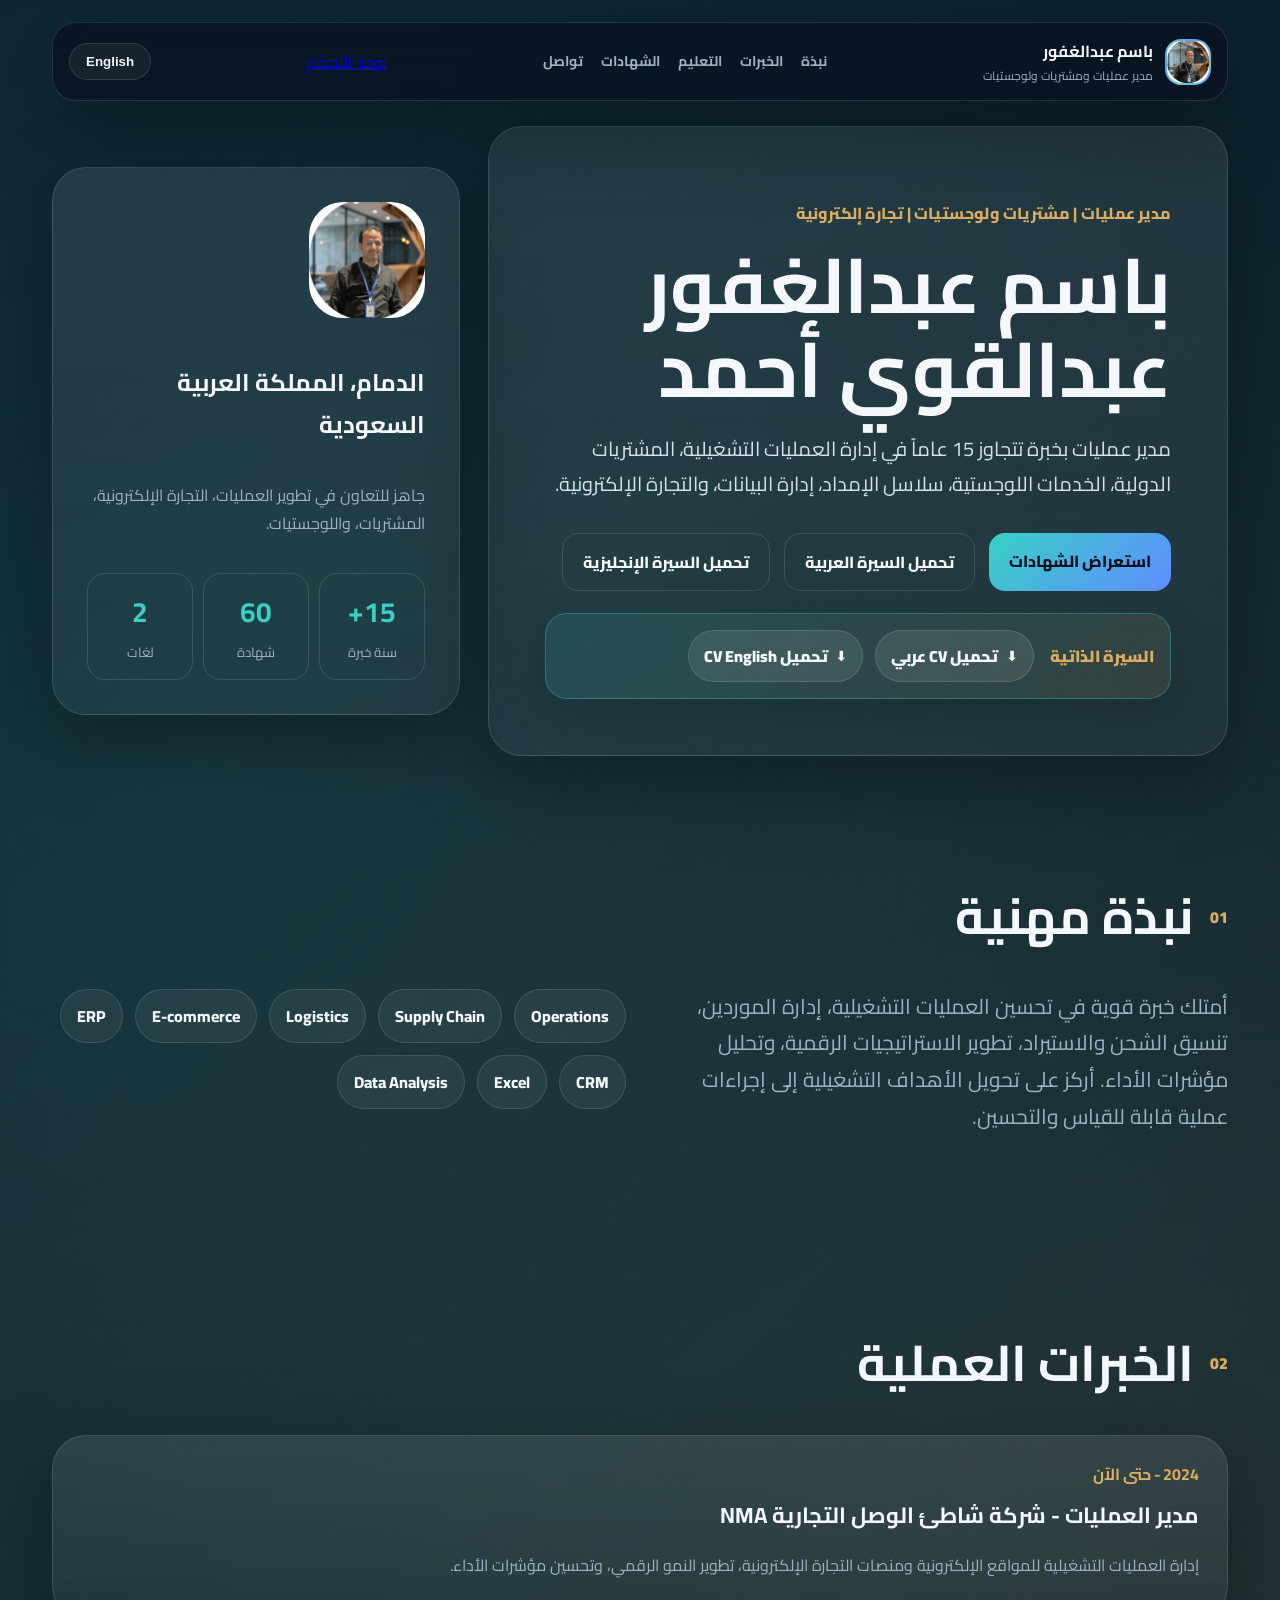
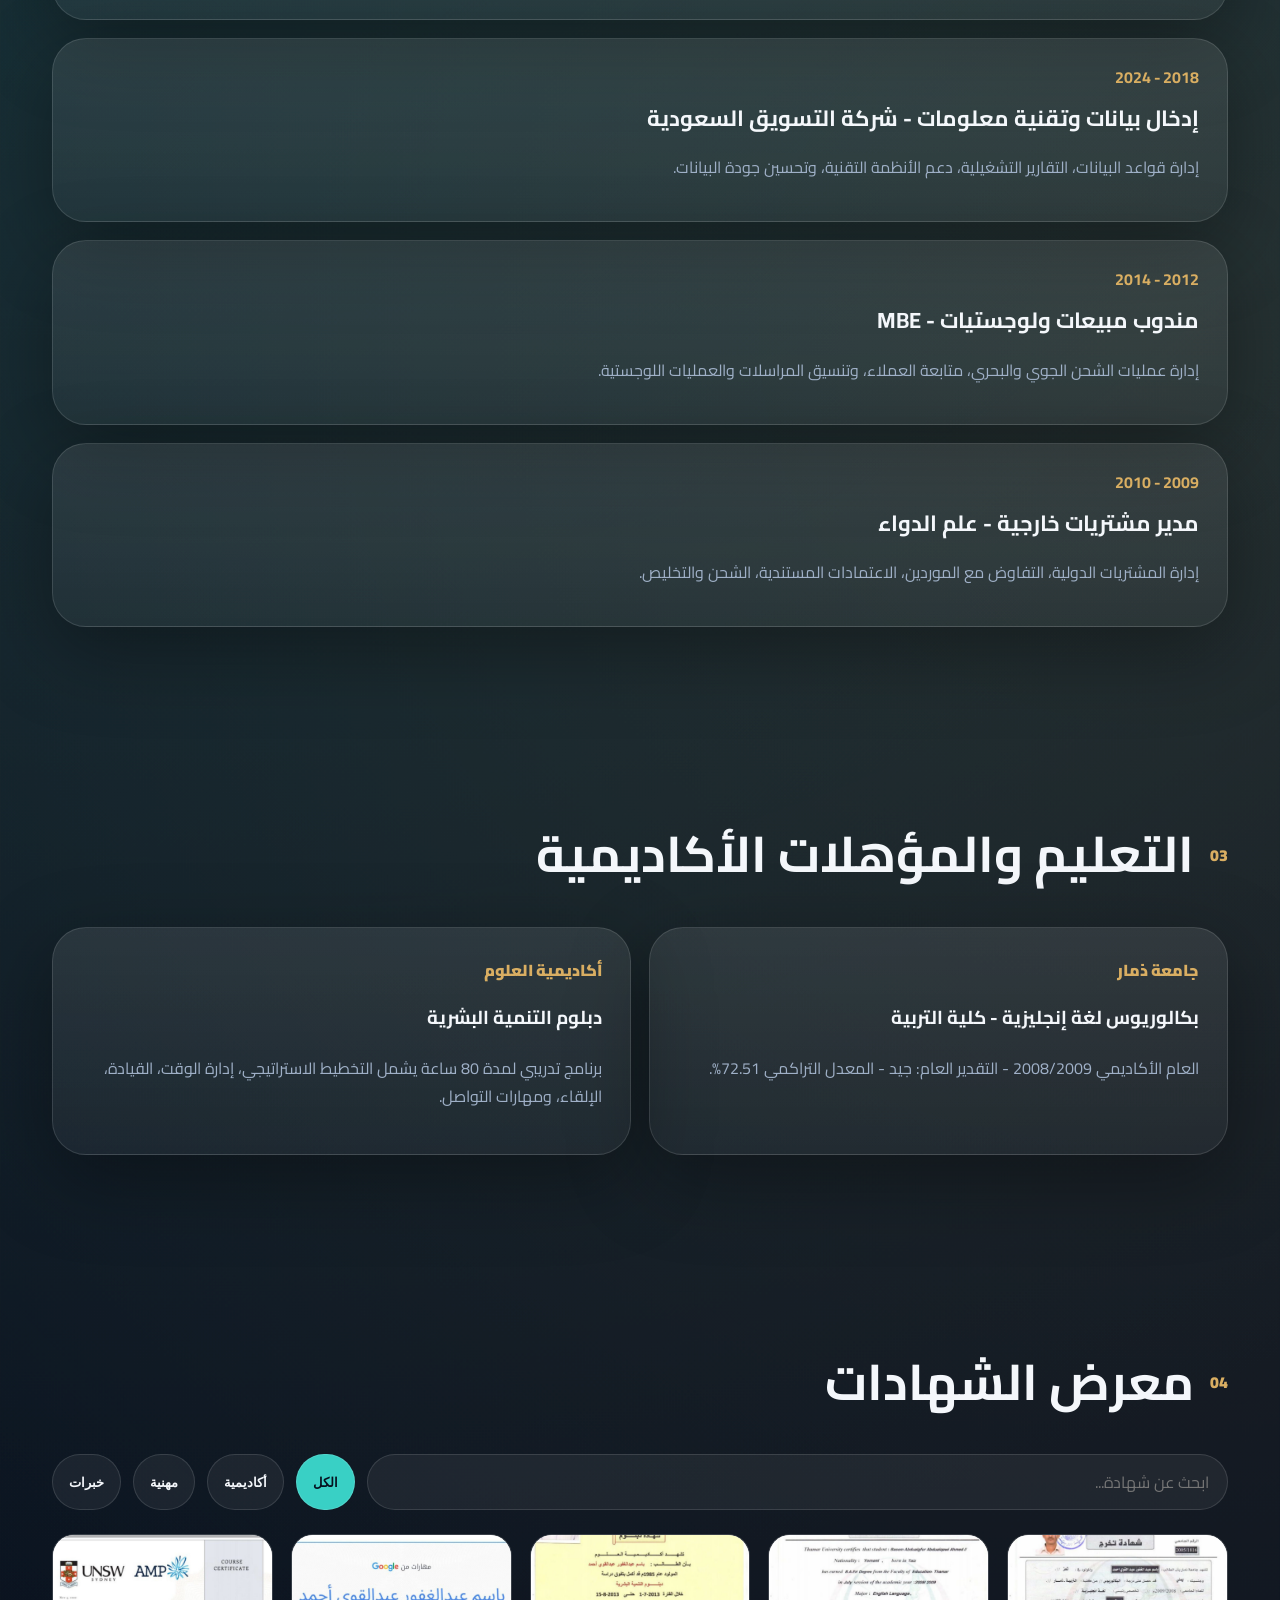
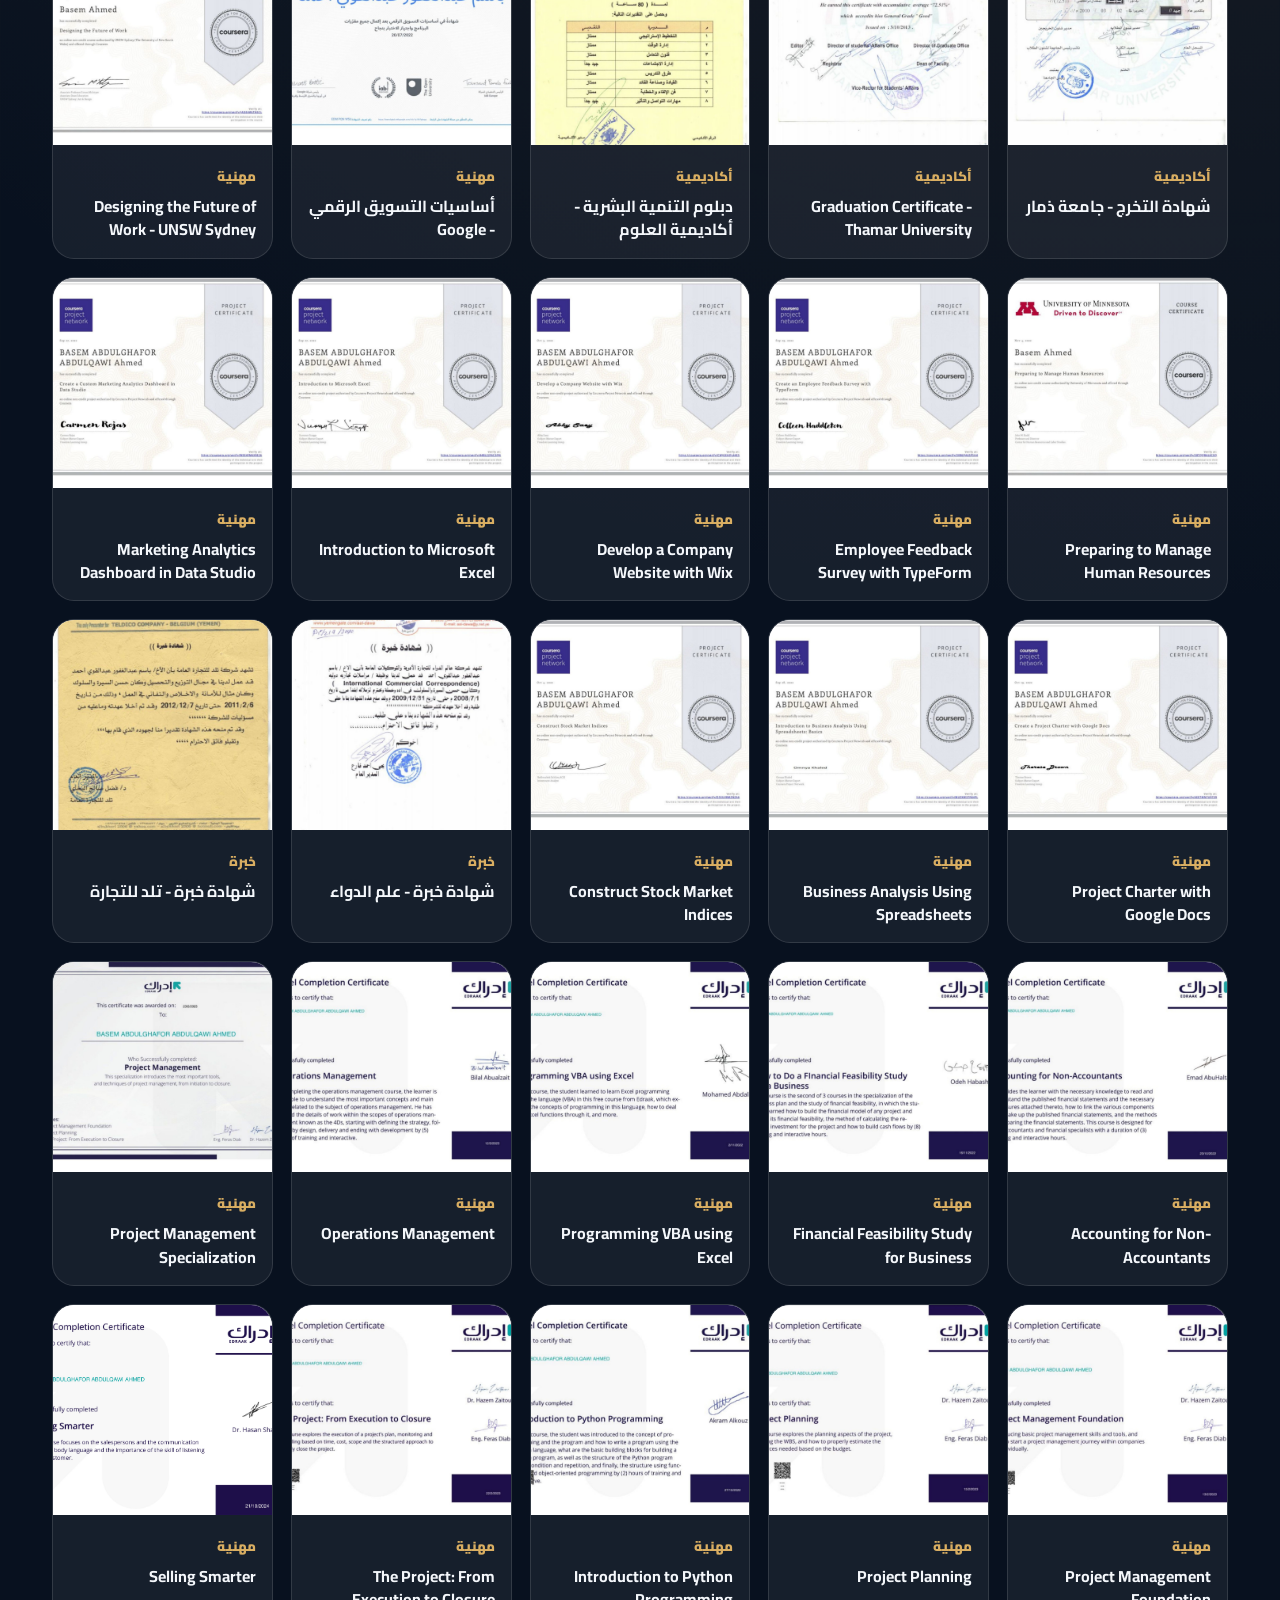
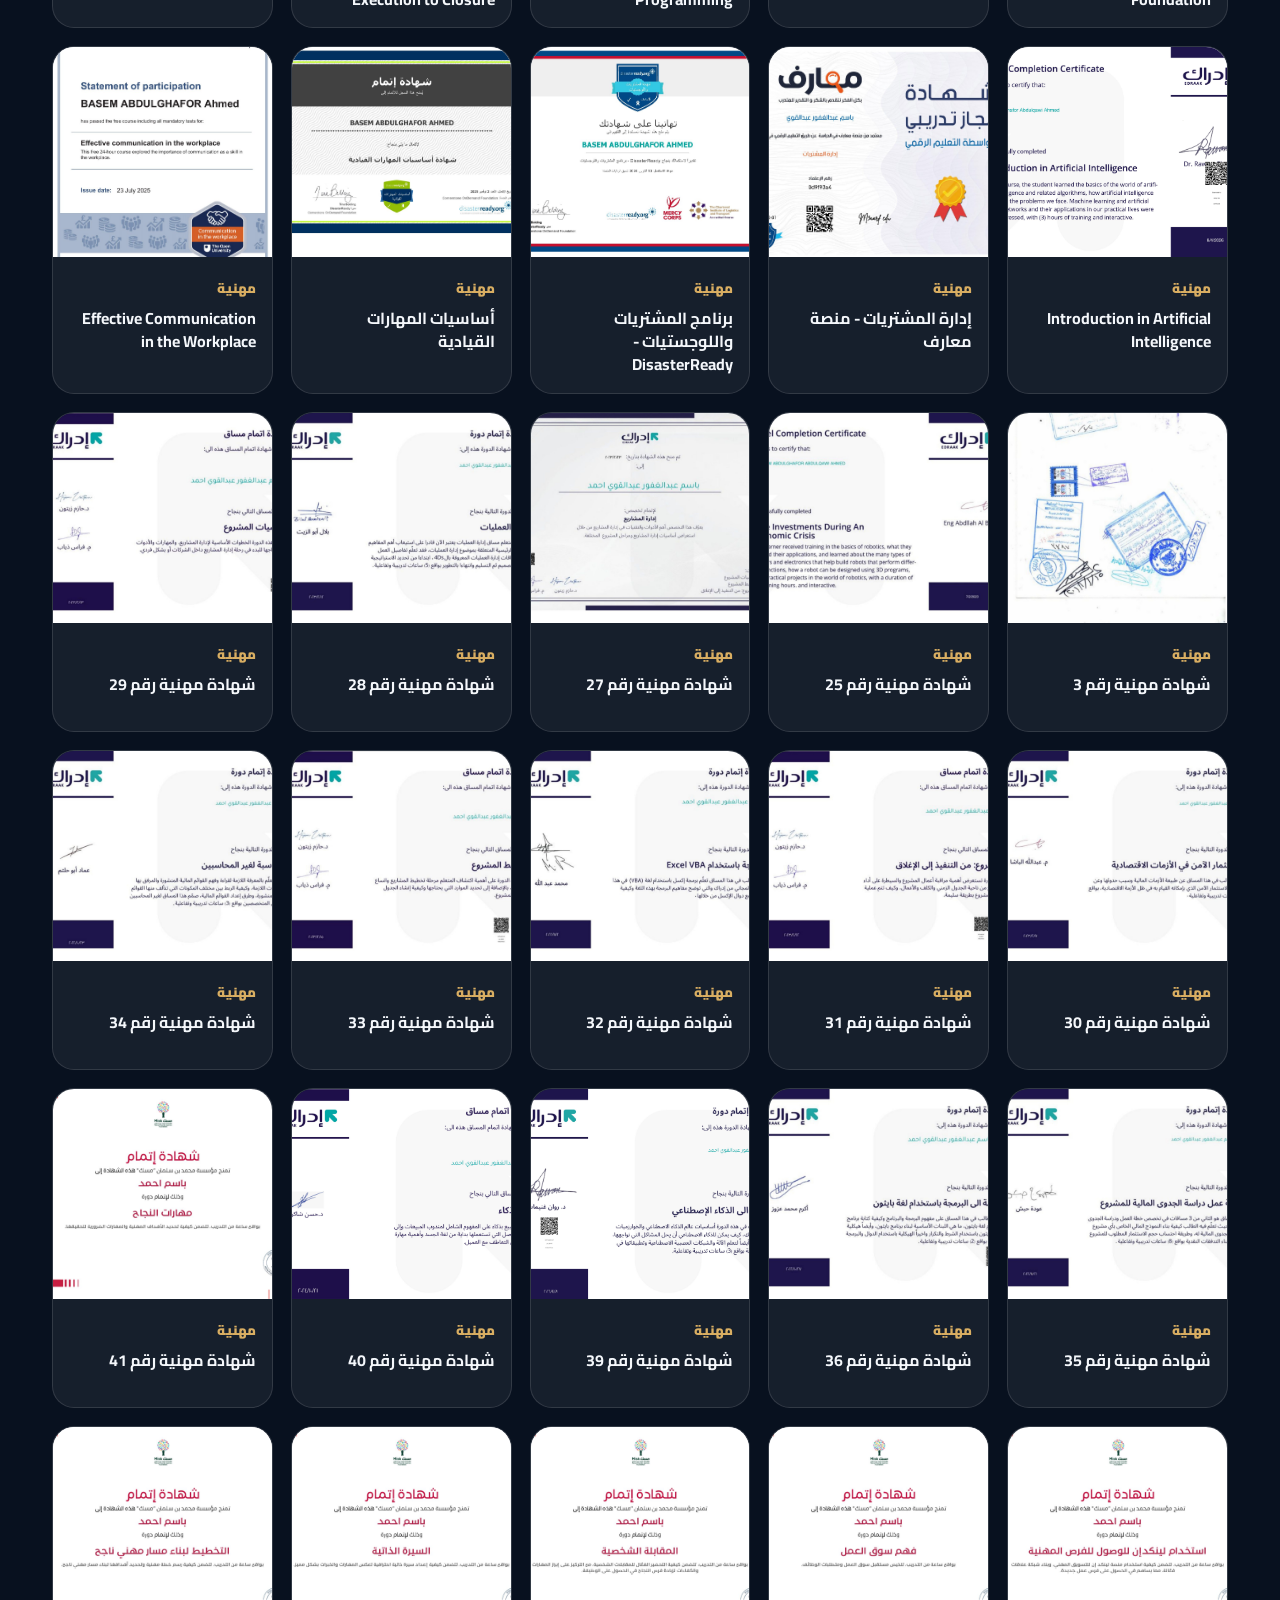
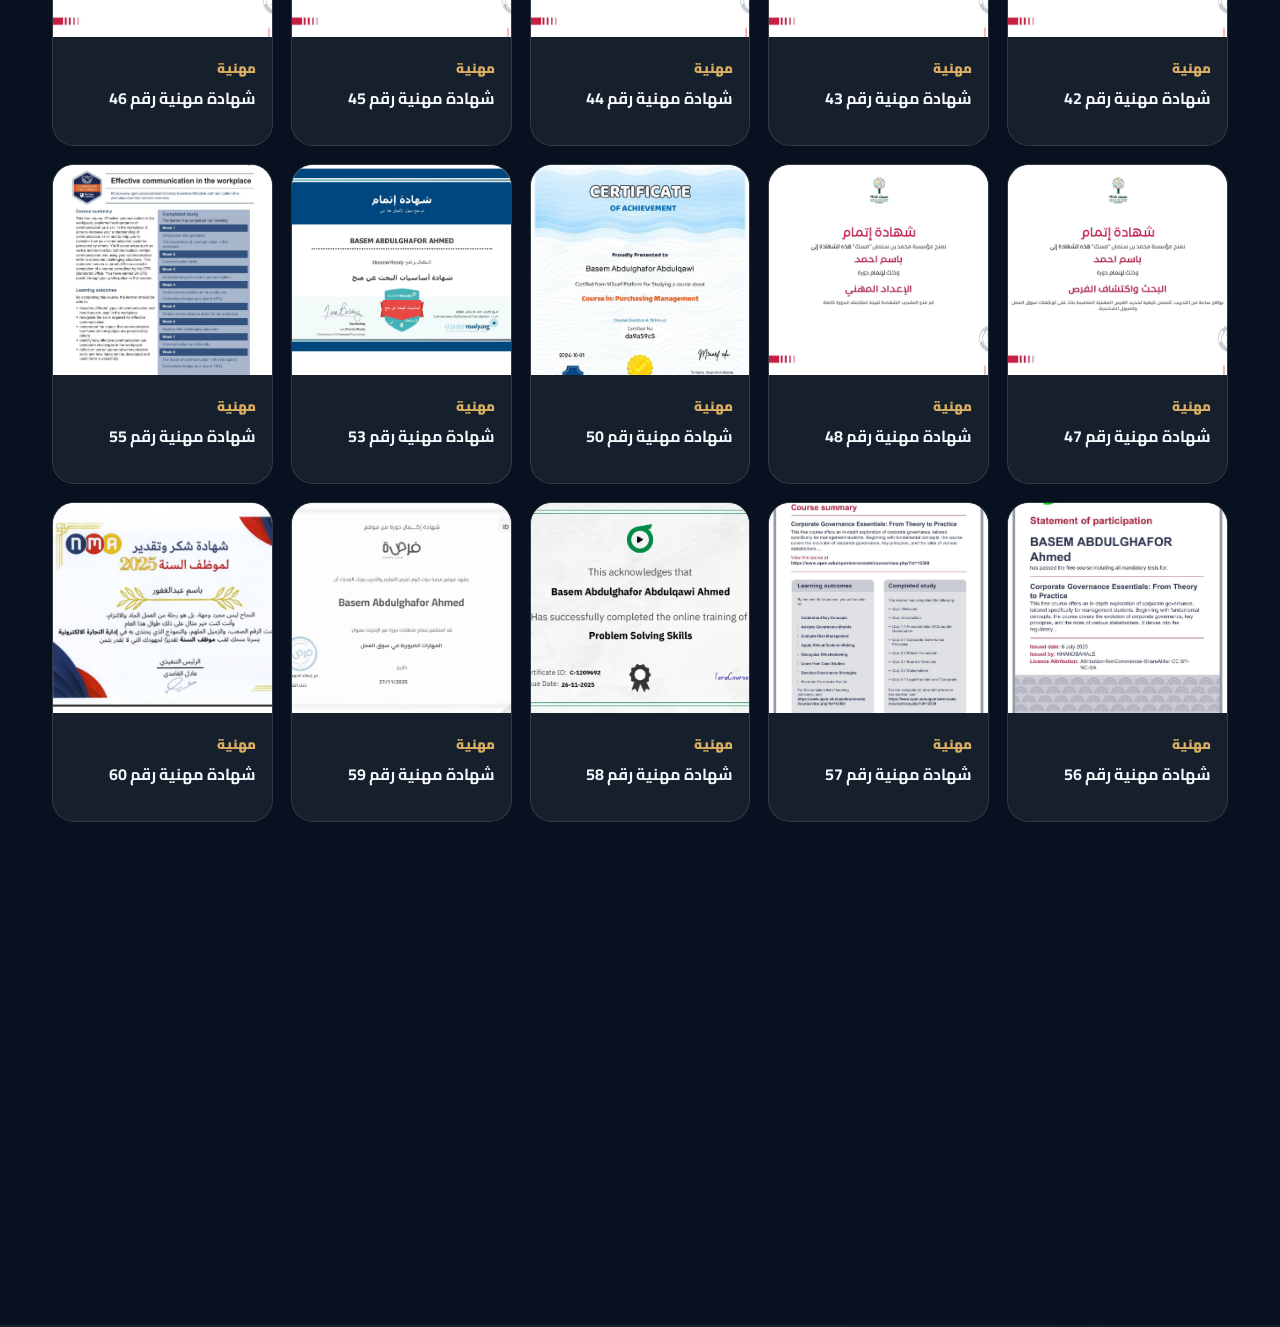
==== index.html @ e9be15c0 "Add files via upload" ====
<!doctype html>
<html lang="ar" dir="rtl">
<head>
  <meta charset="UTF-8" />
  <meta name="viewport" content="width=device-width, initial-scale=1.0" />
  <meta name="description" content="Basem Abdulghafoor Abdulqawi Ahmed - Operations Manager, Purchasing & Logistics Specialist, E-commerce Management." />
  <title>Basem Abdulghafoor | Operations Manager</title>
  <link rel="preconnect" href="https://fonts.googleapis.com">
  <link rel="preconnect" href="https://fonts.gstatic.com" crossorigin>
  <link href="https://fonts.googleapis.com/css2?family=Cairo:wght@400;500;600;700;800&family=Inter:wght@400;500;600;700;800&display=swap" rel="stylesheet">
  <link rel="stylesheet" href="style.css" />
</head>
<body>
  <div class="site-shell">
    <header class="topbar">
      <a class="brand" href="#home" aria-label="Basem Portfolio">
        <img class="brand-mark brand-photo" src="assets/images/profile.png" alt="باسم عبدالغفور" />
        <span>
          <strong data-ar="باسم عبدالغفور" data-en="Basem Alshameri">باسم عبدالغفور</strong>
          <small data-ar="مدير عمليات ومشتريات ولوجستيات" data-en="Operations, Purchasing & Logistics Manager">مدير عمليات ومشتريات ولوجستيات</small>
        </span>
      </a>
      <nav class="nav">
        <a href="#about" data-ar="نبذة" data-en="About">نبذة</a>
        <a href="#experience" data-ar="الخبرات" data-en="Experience">الخبرات</a>
        <a href="#education" data-ar="التعليم" data-en="Education">التعليم</a>
        <a href="#certificates" data-ar="الشهادات" data-en="Certificates">الشهادات</a>
        <a href="#contact" data-ar="تواصل" data-en="Contact">تواصل</a>
      </nav>
      <a class="admin-link" href="admin.html" data-ar="لوحة التحكم" data-en="Admin">لوحة التحكم</a>
      <button id="langToggle" class="lang-btn" type="button">English</button>
    </header>

    <main id="home">
      <section class="hero section-grid">
        <div class="hero-copy reveal">
          <p class="eyebrow" data-ar="مدير عمليات | مشتريات ولوجستيات | تجارة إلكترونية" data-en="Operations Manager | Purchasing & Logistics | E-commerce">مدير عمليات | مشتريات ولوجستيات | تجارة إلكترونية</p>
          <h1 data-ar="باسم عبدالغفور عبدالقوي أحمد" data-en="Basem Abdulghafoor Abdulqawi Ahmed">باسم عبدالغفور عبدالقوي أحمد</h1>
          <p class="hero-text" data-ar="مدير عمليات بخبرة تتجاوز 15 عاماً في إدارة العمليات التشغيلية، المشتريات الدولية، الخدمات اللوجستية، سلاسل الإمداد، إدارة البيانات، والتجارة الإلكترونية." data-en="Operations Manager with 15+ years of experience across operational management, international purchasing, logistics, supply chain, data management, and e-commerce.">مدير عمليات بخبرة تتجاوز 15 عاماً في إدارة العمليات التشغيلية، المشتريات الدولية، الخدمات اللوجستية، سلاسل الإمداد، إدارة البيانات، والتجارة الإلكترونية.</p>
          <div class="hero-actions">
            <a class="primary-btn" href="#certificates" data-ar="استعراض الشهادات" data-en="View Certificates">استعراض الشهادات</a>
            <a class="secondary-btn" href="assets/docs/cv-ar.pdf" download data-ar="تحميل السيرة العربية" data-en="Download Arabic CV">تحميل السيرة العربية</a>
            <a class="secondary-btn" href="assets/docs/cv-en.pdf" download data-ar="تحميل السيرة الإنجليزية" data-en="Download English CV">تحميل السيرة الإنجليزية</a>
          </div>
          <div class="cv-downloads" aria-label="تحميل السيرة الذاتية">
            <span data-ar="السيرة الذاتية" data-en="Resume / CV">السيرة الذاتية</span>
            <a class="cv-btn" data-cv="ar" href="assets/docs/cv-ar.pdf" download data-ar="تحميل CV عربي" data-en="Download Arabic CV">تحميل CV عربي</a>
            <a class="cv-btn" data-cv="en" href="assets/docs/cv-en.pdf" download data-ar="تحميل CV English" data-en="Download English CV">تحميل CV English</a>
          </div>
        </div>
        <aside class="profile-card reveal">
          <img class="avatar avatar-photo" src="assets/images/profile.png" alt="باسم عبدالغفور" />
          <h2 data-ar="الدمام، المملكة العربية السعودية" data-en="Dammam, Saudi Arabia">الدمام، المملكة العربية السعودية</h2>
          <p data-ar="جاهز للتعاون في تطوير العمليات، التجارة الإلكترونية، المشتريات، واللوجستيات." data-en="Available for collaboration in operations, e-commerce, purchasing, and logistics.">جاهز للتعاون في تطوير العمليات، التجارة الإلكترونية، المشتريات، واللوجستيات.</p>
          <div class="quick-stats">
            <span><strong>15+</strong><small data-ar="سنة خبرة" data-en="Years Experience">سنة خبرة</small></span>
            <span><strong>60</strong><small data-ar="شهادة" data-en="Certificates">شهادة</small></span>
            <span><strong>2</strong><small data-ar="لغات" data-en="Languages">لغات</small></span>
          </div>
        </aside>
      </section>

      <section id="about" class="section reveal">
        <div class="section-heading">
          <span data-ar="01" data-en="01">01</span>
          <h2 data-ar="نبذة مهنية" data-en="Professional Profile">نبذة مهنية</h2>
        </div>
        <div class="about-grid">
          <p data-ar="أمتلك خبرة قوية في تحسين العمليات التشغيلية، إدارة الموردين، تنسيق الشحن والاستيراد، تطوير الاستراتيجيات الرقمية، وتحليل مؤشرات الأداء. أركز على تحويل الأهداف التشغيلية إلى إجراءات عملية قابلة للقياس والتحسين." data-en="I specialize in optimizing operational processes, vendor management, shipping and import coordination, digital strategy development, and performance indicator analysis. My focus is converting operational goals into measurable and improvable execution plans.">أمتلك خبرة قوية في تحسين العمليات التشغيلية، إدارة الموردين، تنسيق الشحن والاستيراد، تطوير الاستراتيجيات الرقمية، وتحليل مؤشرات الأداء. أركز على تحويل الأهداف التشغيلية إلى إجراءات عملية قابلة للقياس والتحسين.</p>
          <div class="skill-cloud">
            <span>Operations</span><span>Supply Chain</span><span>Logistics</span><span>E-commerce</span><span>ERP</span><span>CRM</span><span>Excel</span><span>Data Analysis</span>
          </div>
        </div>
      </section>

      <section id="experience" class="section reveal">
        <div class="section-heading">
          <span>02</span>
          <h2 data-ar="الخبرات العملية" data-en="Professional Experience">الخبرات العملية</h2>
        </div>
        <div class="timeline">
          <article><b data-ar="2024 - حتى الآن" data-en="2024 - Present">2024 - حتى الآن</b><h3 data-ar="مدير العمليات - شركة شاطئ الوصل التجارية NMA" data-en="Operations Manager - NMA Trading Company">مدير العمليات - شركة شاطئ الوصل التجارية NMA</h3><p data-ar="إدارة العمليات التشغيلية للمواقع الإلكترونية ومنصات التجارة الإلكترونية، تطوير النمو الرقمي، وتحسين مؤشرات الأداء." data-en="Managing e-commerce operations, digital growth strategy, and operational performance optimization.">إدارة العمليات التشغيلية للمواقع الإلكترونية ومنصات التجارة الإلكترونية، تطوير النمو الرقمي، وتحسين مؤشرات الأداء.</p></article>
          <article><b>2018 - 2024</b><h3 data-ar="إدخال بيانات وتقنية معلومات - شركة التسويق السعودية" data-en="Data Entry & IT - Saudi Marketing Company">إدخال بيانات وتقنية معلومات - شركة التسويق السعودية</h3><p data-ar="إدارة قواعد البيانات، التقارير التشغيلية، دعم الأنظمة التقنية، وتحسين جودة البيانات." data-en="Database management, operational reporting, IT support, and data quality improvement.">إدارة قواعد البيانات، التقارير التشغيلية، دعم الأنظمة التقنية، وتحسين جودة البيانات.</p></article>
          <article><b>2012 - 2014</b><h3 data-ar="مندوب مبيعات ولوجستيات - MBE" data-en="Sales & Logistics Representative - MBE">مندوب مبيعات ولوجستيات - MBE</h3><p data-ar="إدارة عمليات الشحن الجوي والبحري، متابعة العملاء، وتنسيق المراسلات والعمليات اللوجستية." data-en="Air and sea freight operations, client follow-up, and logistics coordination.">إدارة عمليات الشحن الجوي والبحري، متابعة العملاء، وتنسيق المراسلات والعمليات اللوجستية.</p></article>
          <article><b>2009 - 2010</b><h3 data-ar="مدير مشتريات خارجية - علم الدواء" data-en="International Purchasing Manager - Alam Al-Dawa">مدير مشتريات خارجية - علم الدواء</h3><p data-ar="إدارة المشتريات الدولية، التفاوض مع الموردين، الاعتمادات المستندية، الشحن والتخليص." data-en="International purchasing, supplier negotiation, letters of credit, shipping, and clearance.">إدارة المشتريات الدولية، التفاوض مع الموردين، الاعتمادات المستندية، الشحن والتخليص.</p></article>
        </div>
      </section>

      <section id="education" class="section reveal">
        <div class="section-heading"><span>03</span><h2 data-ar="التعليم والمؤهلات الأكاديمية" data-en="Education & Academic Qualifications">التعليم والمؤهلات الأكاديمية</h2></div>
        <div class="cards two">
          <article class="info-card"><span data-ar="جامعة ذمار" data-en="Thamar University">جامعة ذمار</span><h3 data-ar="بكالوريوس لغة إنجليزية - كلية التربية" data-en="B.A.Ed. in English Language - Faculty of Education">بكالوريوس لغة إنجليزية - كلية التربية</h3><p data-ar="العام الأكاديمي 2008/2009 - التقدير العام: جيد - المعدل التراكمي 72.51%." data-en="Academic year 2008/2009 - General grade: Good - Accumulative average: 72.51%.">العام الأكاديمي 2008/2009 - التقدير العام: جيد - المعدل التراكمي 72.51%.</p></article>
          <article class="info-card"><span data-ar="أكاديمية العلوم" data-en="Sciences Academy">أكاديمية العلوم</span><h3 data-ar="دبلوم التنمية البشرية" data-en="Diploma in Human Resources Development">دبلوم التنمية البشرية</h3><p data-ar="برنامج تدريبي لمدة 80 ساعة يشمل التخطيط الاستراتيجي، إدارة الوقت، القيادة، الإلقاء، ومهارات التواصل." data-en="80-hour diploma covering strategic planning, time management, leadership, public speaking, and communication skills.">برنامج تدريبي لمدة 80 ساعة يشمل التخطيط الاستراتيجي، إدارة الوقت، القيادة، الإلقاء، ومهارات التواصل.</p></article>
        </div>
      </section>

      <section id="certificates" class="section reveal">
        <div class="section-heading"><span>04</span><h2 data-ar="معرض الشهادات" data-en="Certificate Gallery">معرض الشهادات</h2></div>
        <div class="cert-toolbar">
          <input id="certSearch" type="search" placeholder="ابحث عن شهادة..." data-ar-placeholder="ابحث عن شهادة..." data-en-placeholder="Search certificates..." />
          <button class="filter active" data-filter="all" data-ar="الكل" data-en="All">الكل</button>
          <button class="filter" data-filter="academic" data-ar="أكاديمية" data-en="Academic">أكاديمية</button>
          <button class="filter" data-filter="professional" data-ar="مهنية" data-en="Professional">مهنية</button>
          <button class="filter" data-filter="experience" data-ar="خبرات" data-en="Experience">خبرات</button>
        </div>
        <div id="certGrid" class="cert-grid" aria-live="polite"></div>
      </section>

      <section id="contact" class="section contact-section reveal">
        <div>
          <div class="section-heading"><span>05</span><h2 data-ar="تواصل معي" data-en="Contact">تواصل معي</h2></div>
          <p data-ar="للتعاون المهني أو الاستشارات في العمليات، المشتريات، اللوجستيات، أو التجارة الإلكترونية." data-en="For professional collaboration or consulting in operations, purchasing, logistics, or e-commerce.">للتعاون المهني أو الاستشارات في العمليات، المشتريات، اللوجستيات، أو التجارة الإلكترونية.</p>
        </div>
        <div class="contact-card">
          <a href="mailto:basemalshameri6@gmail.com">basemalshameri6@gmail.com</a>
          <a href="https://linkedin.com/in/basem-al-shameri-b1a848395" target="_blank" rel="noopener">LinkedIn</a>
          <span data-ar="الدمام، المملكة العربية السعودية" data-en="Dammam, Kingdom of Saudi Arabia">الدمام، المملكة العربية السعودية</span>
        </div>
      </section>
    </main>
  </div>

  <div id="lightbox" class="lightbox" aria-hidden="true">
    <button id="closeLightbox" class="close" type="button" aria-label="Close">×</button>
    <button id="prevCert" class="nav-arrow prev" type="button" aria-label="Previous">‹</button>
    <figure>
      <img id="lightboxImg" src="" alt="Certificate preview" />
      <figcaption id="lightboxCaption"></figcaption>
    </figure>
    <button id="nextCert" class="nav-arrow next" type="button" aria-label="Next">›</button>
  </div>

  <script src="script.js"></script>
</body>
</html>
---- style.css ----
:root{--bg:#08111f;--panel:#0e1a2e;--panel2:#13223a;--text:#f4f7fb;--muted:#9fb0c7;--line:rgba(255,255,255,.12);--accent:#39d0c5;--accent2:#d9ae62;--shadow:0 24px 80px rgba(0,0,0,.35)}*{box-sizing:border-box}html{scroll-behavior:smooth}body{margin:0;background:radial-gradient(circle at 15% 10%,rgba(57,208,197,.18),transparent 35%),radial-gradient(circle at 90% 25%,rgba(217,174,98,.14),transparent 32%),var(--bg);color:var(--text);font-family:Cairo,Inter,system-ui,sans-serif;line-height:1.75}.site-shell{max-width:1220px;margin:auto;padding:22px}.topbar{position:sticky;top:16px;z-index:10;display:flex;align-items:center;justify-content:space-between;gap:18px;padding:14px 16px;background:rgba(8,17,31,.78);backdrop-filter:blur(18px);border:1px solid var(--line);border-radius:24px;box-shadow:var(--shadow)}.brand{display:flex;align-items:center;gap:12px;color:var(--text);text-decoration:none}.brand-mark{width:46px;height:46px;border-radius:16px;display:grid;place-items:center;background:linear-gradient(135deg,var(--accent),#3e7cff);font-weight:800}.brand strong,.brand small{display:block}.brand small{color:var(--muted);font-size:12px}.nav{display:flex;gap:18px}.nav a{color:var(--muted);text-decoration:none;font-weight:700;font-size:14px}.nav a:hover{color:var(--accent)}.lang-btn,.filter{border:1px solid var(--line);background:rgba(255,255,255,.06);color:var(--text);border-radius:999px;padding:10px 16px;font-weight:800;cursor:pointer}.section{padding:92px 0}.section-grid{display:grid;grid-template-columns:1.45fr .8fr;gap:28px;align-items:stretch}.hero{min-height:680px;align-items:center}.hero-copy,.profile-card,.info-card,.contact-card,.timeline article{border:1px solid var(--line);background:linear-gradient(180deg,rgba(255,255,255,.09),rgba(255,255,255,.045));border-radius:34px;box-shadow:var(--shadow)}.hero-copy{padding:56px}.eyebrow{color:var(--accent2);font-weight:800;letter-spacing:.2px}.hero h1{font-size:clamp(42px,6vw,82px);line-height:1.1;margin:14px 0 20px}.hero-text{font-size:20px;color:#d8e1ed;max-width:760px}.hero-actions{display:flex;gap:14px;flex-wrap:wrap;margin-top:32px}.primary-btn,.secondary-btn{padding:14px 20px;border-radius:16px;font-weight:800;text-decoration:none}.primary-btn{background:linear-gradient(135deg,var(--accent),#5f8dff);color:#07101c}.secondary-btn{color:var(--text);border:1px solid var(--line)}.profile-card{padding:34px;display:flex;flex-direction:column;justify-content:center}.avatar{width:116px;height:116px;border-radius:34px;display:grid;place-items:center;background:linear-gradient(135deg,#fff,var(--accent));color:#06111f;font-size:42px;font-weight:900;margin-bottom:24px}.profile-card p,.section p{color:var(--muted)}.quick-stats{display:grid;grid-template-columns:repeat(3,1fr);gap:10px;margin-top:20px}.quick-stats span{border:1px solid var(--line);border-radius:18px;padding:14px;text-align:center}.quick-stats strong{display:block;font-size:28px;color:var(--accent)}.quick-stats small{color:var(--muted)}.section-heading{display:flex;align-items:center;gap:16px;margin-bottom:28px}.section-heading span{color:var(--accent2);font-weight:900}.section-heading h2{font-size:clamp(30px,4vw,50px);margin:0}.about-grid{display:grid;grid-template-columns:1fr 1fr;gap:28px}.about-grid>p{font-size:21px;margin:0}.skill-cloud{display:flex;gap:12px;flex-wrap:wrap;align-content:flex-start}.skill-cloud span{padding:12px 16px;border:1px solid var(--line);border-radius:999px;background:rgba(255,255,255,.06);font-weight:800}.timeline{display:grid;gap:18px}.timeline article{padding:24px 28px;position:relative}.timeline b{color:var(--accent2)}.timeline h3{margin:8px 0;font-size:22px}.cards.two{display:grid;grid-template-columns:repeat(2,1fr);gap:18px}.info-card{padding:28px}.info-card span{color:var(--accent2);font-weight:900}.cert-toolbar{display:flex;gap:12px;flex-wrap:wrap;margin-bottom:24px}.cert-toolbar input{flex:1;min-width:240px;border:1px solid var(--line);background:rgba(255,255,255,.06);color:var(--text);border-radius:999px;padding:13px 18px;font:inherit}.filter.active{background:var(--accent);color:#06111f}.cert-grid{display:grid;grid-template-columns:repeat(auto-fill,minmax(220px,1fr));gap:18px}.cert-card{overflow:hidden;border:1px solid var(--line);background:rgba(255,255,255,.06);border-radius:22px;cursor:pointer;transition:.25s;min-height:320px;display:flex;flex-direction:column}.cert-card:hover{transform:translateY(-6px);border-color:rgba(57,208,197,.6)}.cert-thumb{height:210px;background:#fff;display:flex;align-items:center;justify-content:center;overflow:hidden}.cert-thumb img{width:100%;height:100%;object-fit:cover;transition:.25s}.cert-card:hover img{transform:scale(1.04)}.cert-meta{padding:16px}.cert-meta small{color:var(--accent2);font-weight:900}.cert-meta h3{font-size:16px;line-height:1.45;margin:6px 0 0}.contact-section{display:grid;grid-template-columns:1fr .8fr;gap:20px}.contact-card{padding:28px;display:grid;gap:12px}.contact-card a,.contact-card span{color:var(--text);text-decoration:none;border-bottom:1px solid var(--line);padding-bottom:12px}.lightbox{position:fixed;inset:0;background:rgba(0,0,0,.88);z-index:50;display:none;align-items:center;justify-content:center;padding:40px}.lightbox.open{display:flex}.lightbox figure{margin:0;max-width:min(1100px,92vw);max-height:88vh;text-align:center}.lightbox img{max-width:100%;max-height:78vh;border-radius:14px;background:#fff;box-shadow:var(--shadow)}.lightbox figcaption{margin-top:12px;font-weight:800}.close,.nav-arrow{position:absolute;border:0;background:rgba(255,255,255,.12);color:#fff;cursor:pointer}.close{top:22px;inset-inline-end:22px;width:48px;height:48px;border-radius:50%;font-size:30px}.nav-arrow{top:50%;transform:translateY(-50%);width:52px;height:68px;border-radius:20px;font-size:44px}.prev{inset-inline-start:24px}.next{inset-inline-end:24px}.reveal{opacity:0;transform:translateY(24px);transition:.7s}.reveal.visible{opacity:1;transform:none}html[dir="ltr"] body{font-family:Inter,Cairo,system-ui,sans-serif}html[dir="ltr"] .hero h1{letter-spacing:-2px}@media(max-width:850px){.nav{display:none}.section-grid,.about-grid,.cards.two,.contact-section{grid-template-columns:1fr}.hero-copy{padding:30px}.topbar{top:8px}.hero{min-height:auto;padding-top:50px}.quick-stats{grid-template-columns:1fr}.section{padding:58px 0}.lightbox{padding:18px}.nav-arrow{display:none}}

/* Final profile image fix */
.avatar-photo{
  width:116px;
  height:116px;
  border-radius:34px;
  object-fit:cover;
  display:block;
  margin-bottom:24px;
  background:#fff;
}
.brand-photo{
  object-fit:cover;
  padding:0;
  border:2px solid rgba(255,255,255,.18);
}
.cv-downloads{margin-top:22px;display:flex;align-items:center;gap:12px;flex-wrap:wrap;padding:16px;border:1px solid rgba(57,208,197,.34);border-radius:22px;background:linear-gradient(135deg,rgba(57,208,197,.12),rgba(217,174,98,.10));box-shadow:0 14px 42px rgba(0,0,0,.18)}.cv-downloads span{font-weight:900;color:var(--accent2);margin-inline-end:4px}.cv-btn{display:inline-flex;align-items:center;gap:8px;padding:11px 15px;border-radius:999px;background:rgba(255,255,255,.09);border:1px solid var(--line);color:var(--text);text-decoration:none;font-weight:900;transition:.22s}.cv-btn:hover{transform:translateY(-2px);border-color:rgba(57,208,197,.7);color:var(--accent)}.cv-btn::before{content:'⬇';font-size:14px}html[dir="ltr"] .cv-btn::before{content:'↓'}
@media(max-width:850px){.cv-downloads{align-items:stretch}.cv-downloads span{width:100%}.cv-btn{justify-content:center;flex:1 1 180px}}
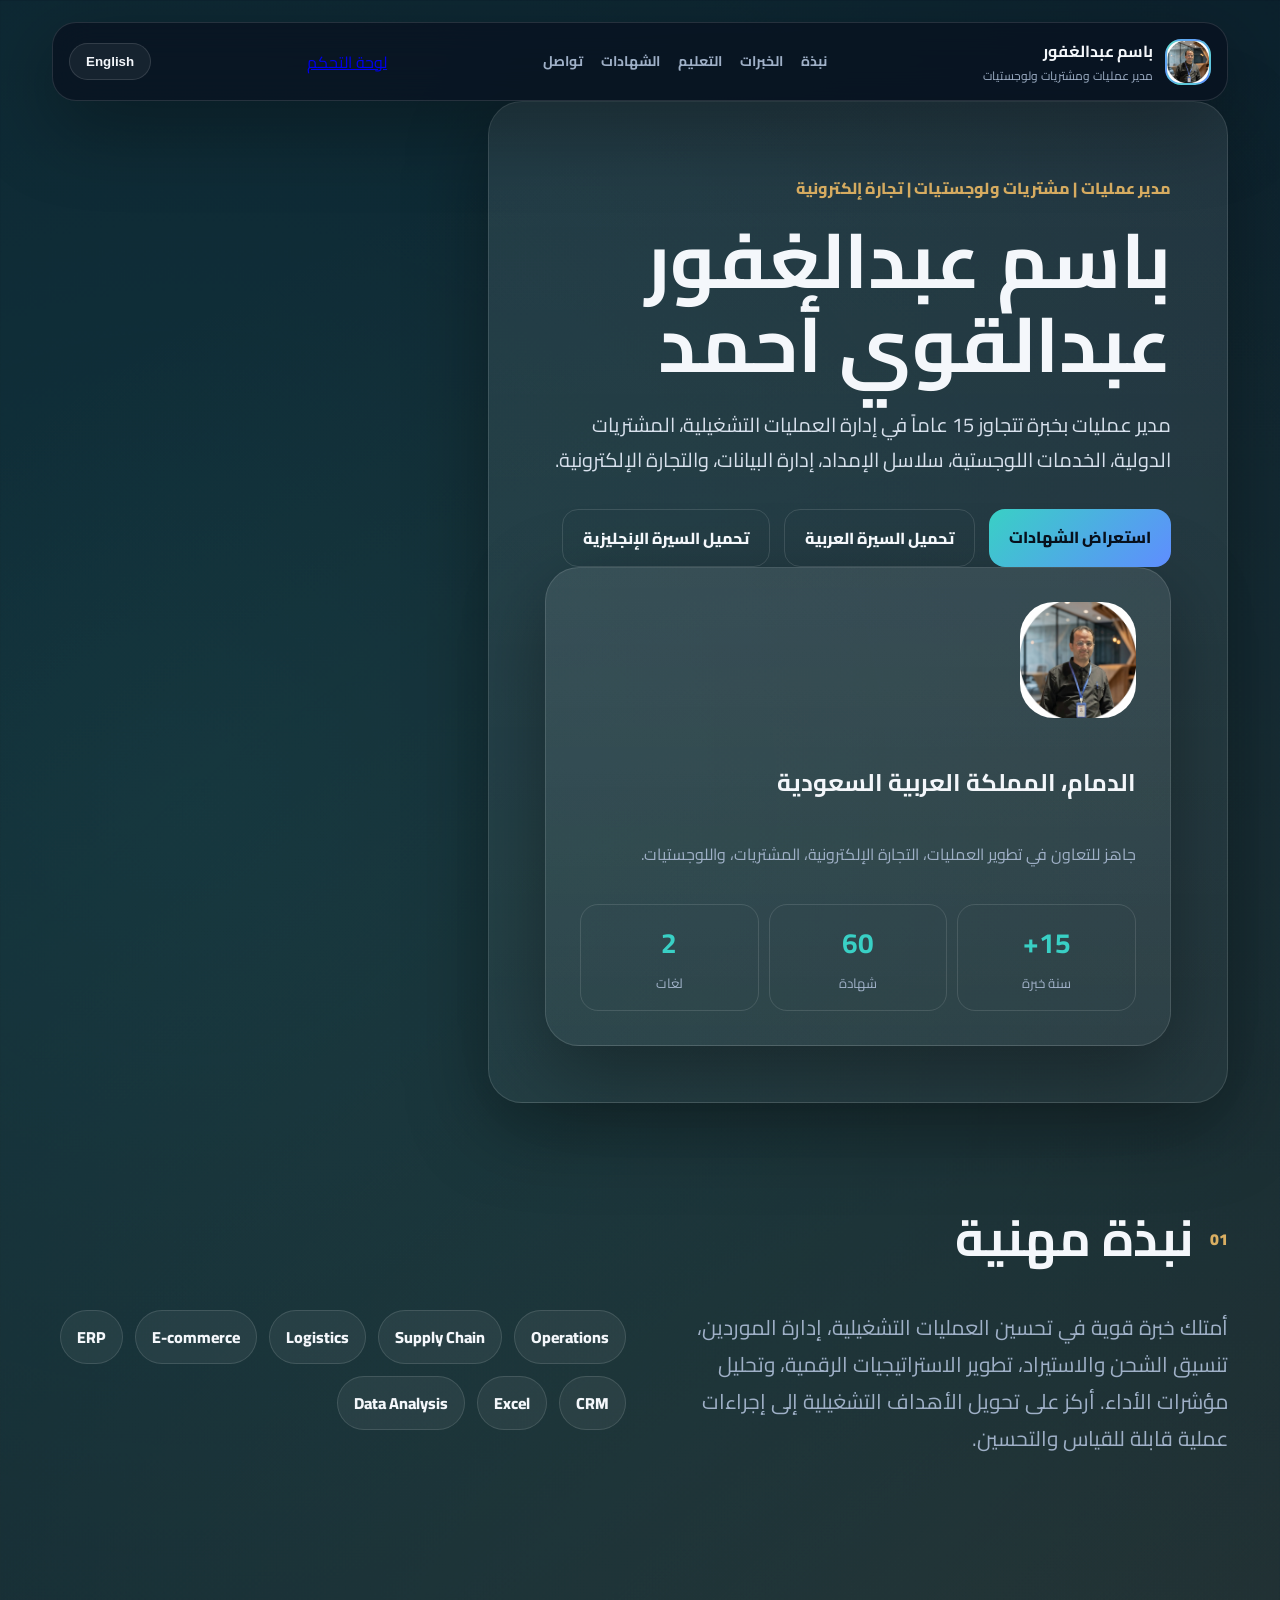
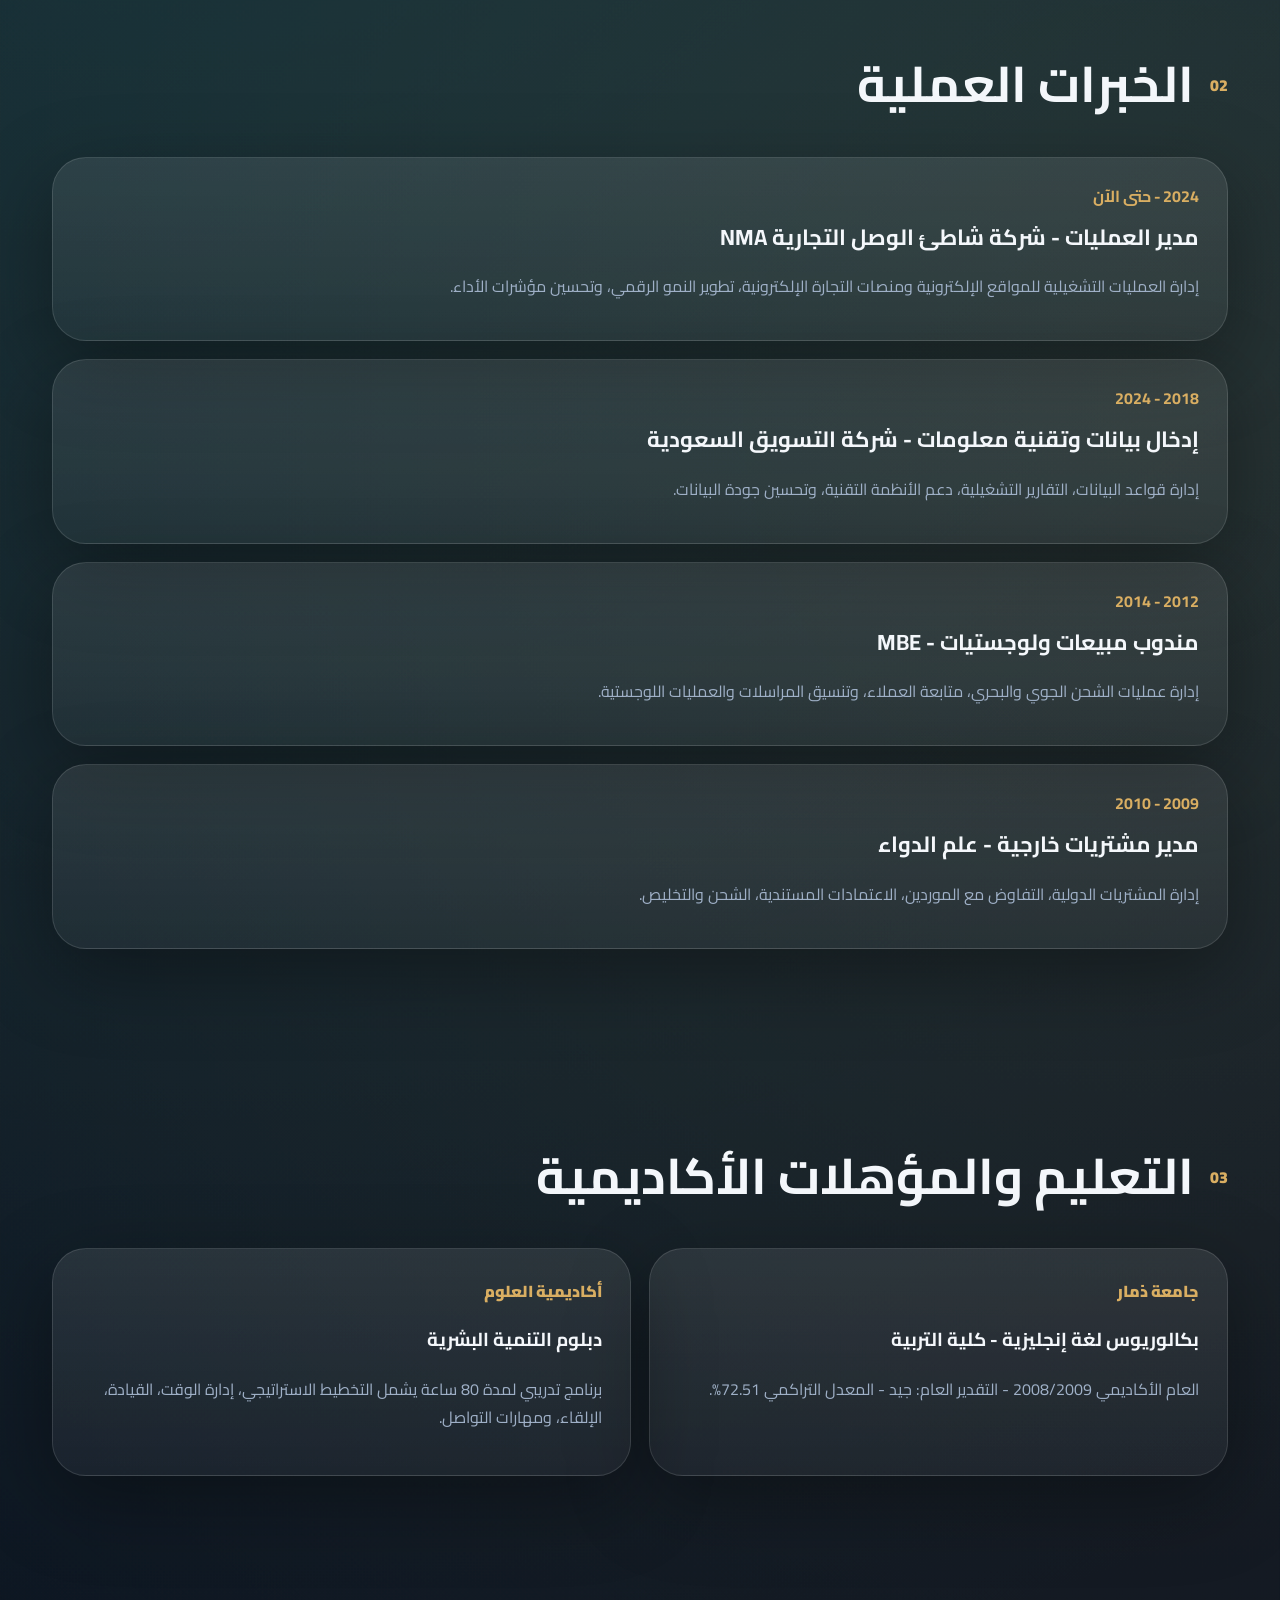
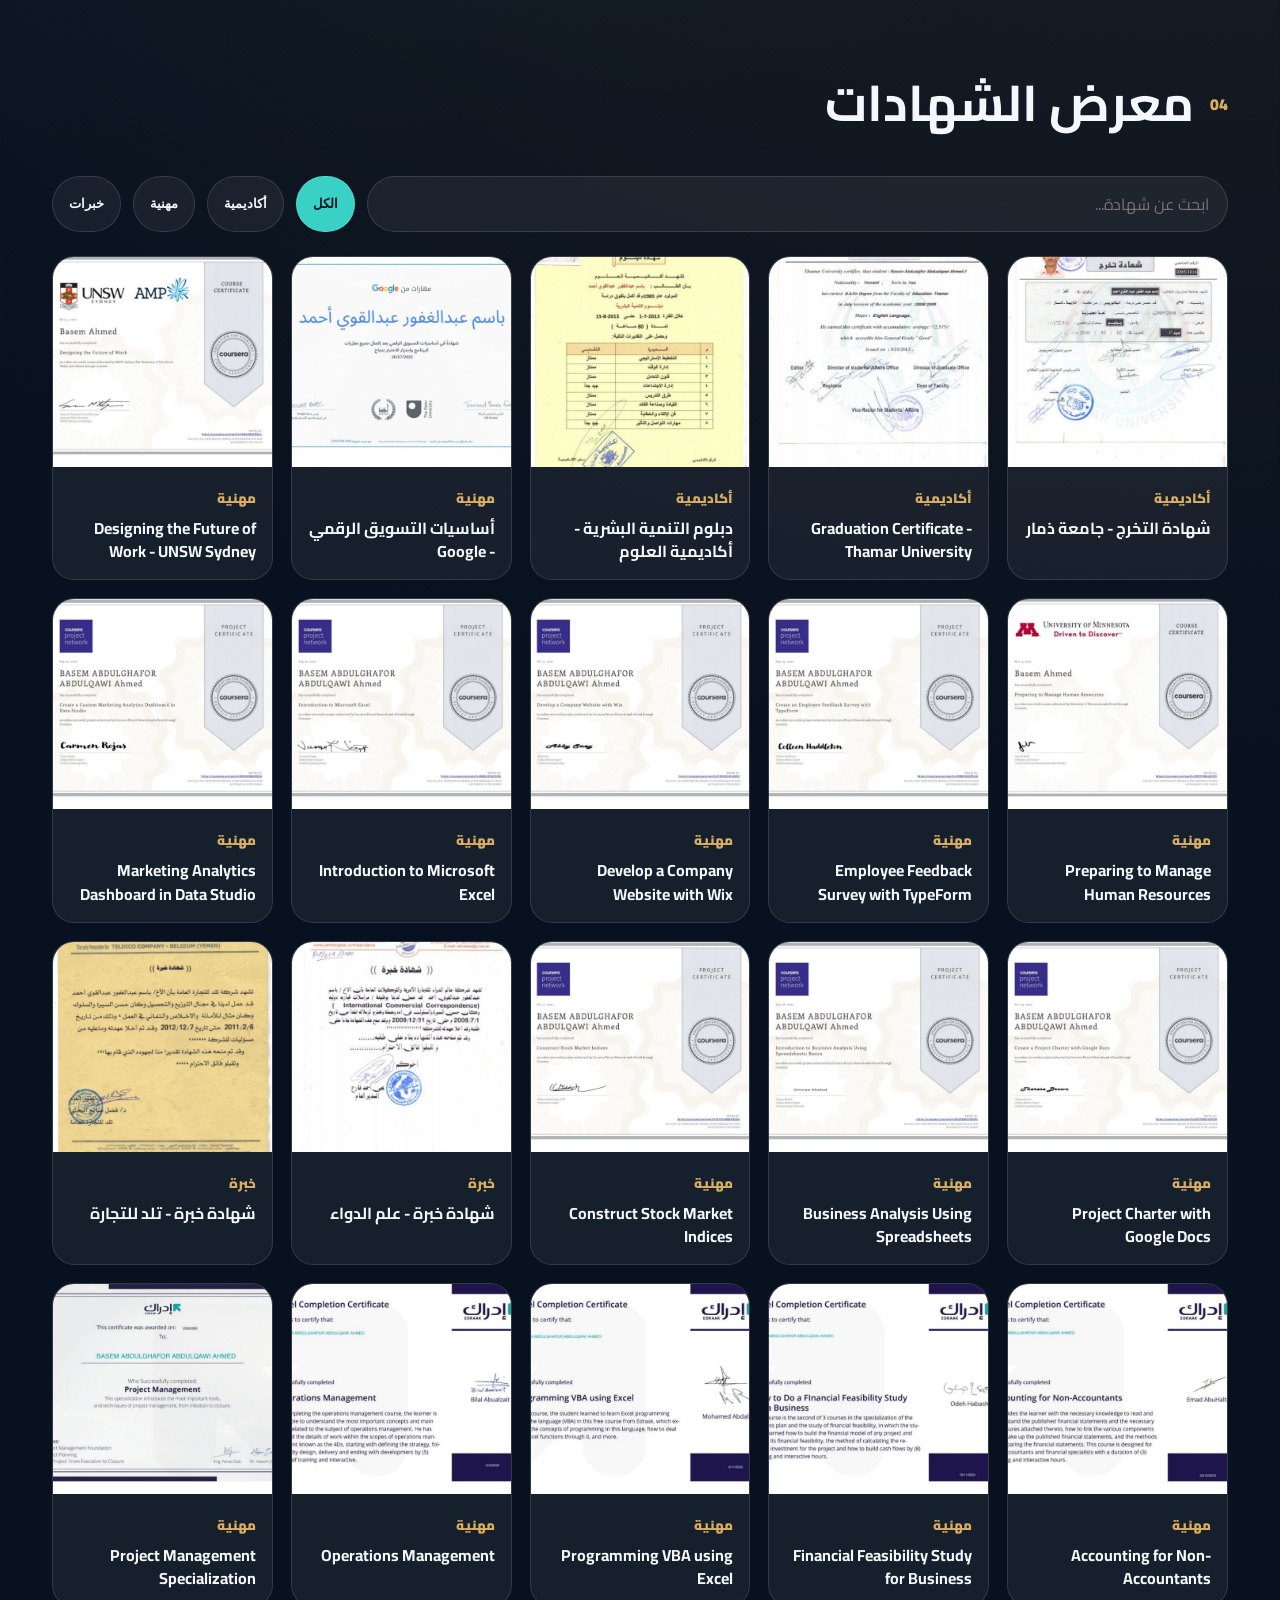
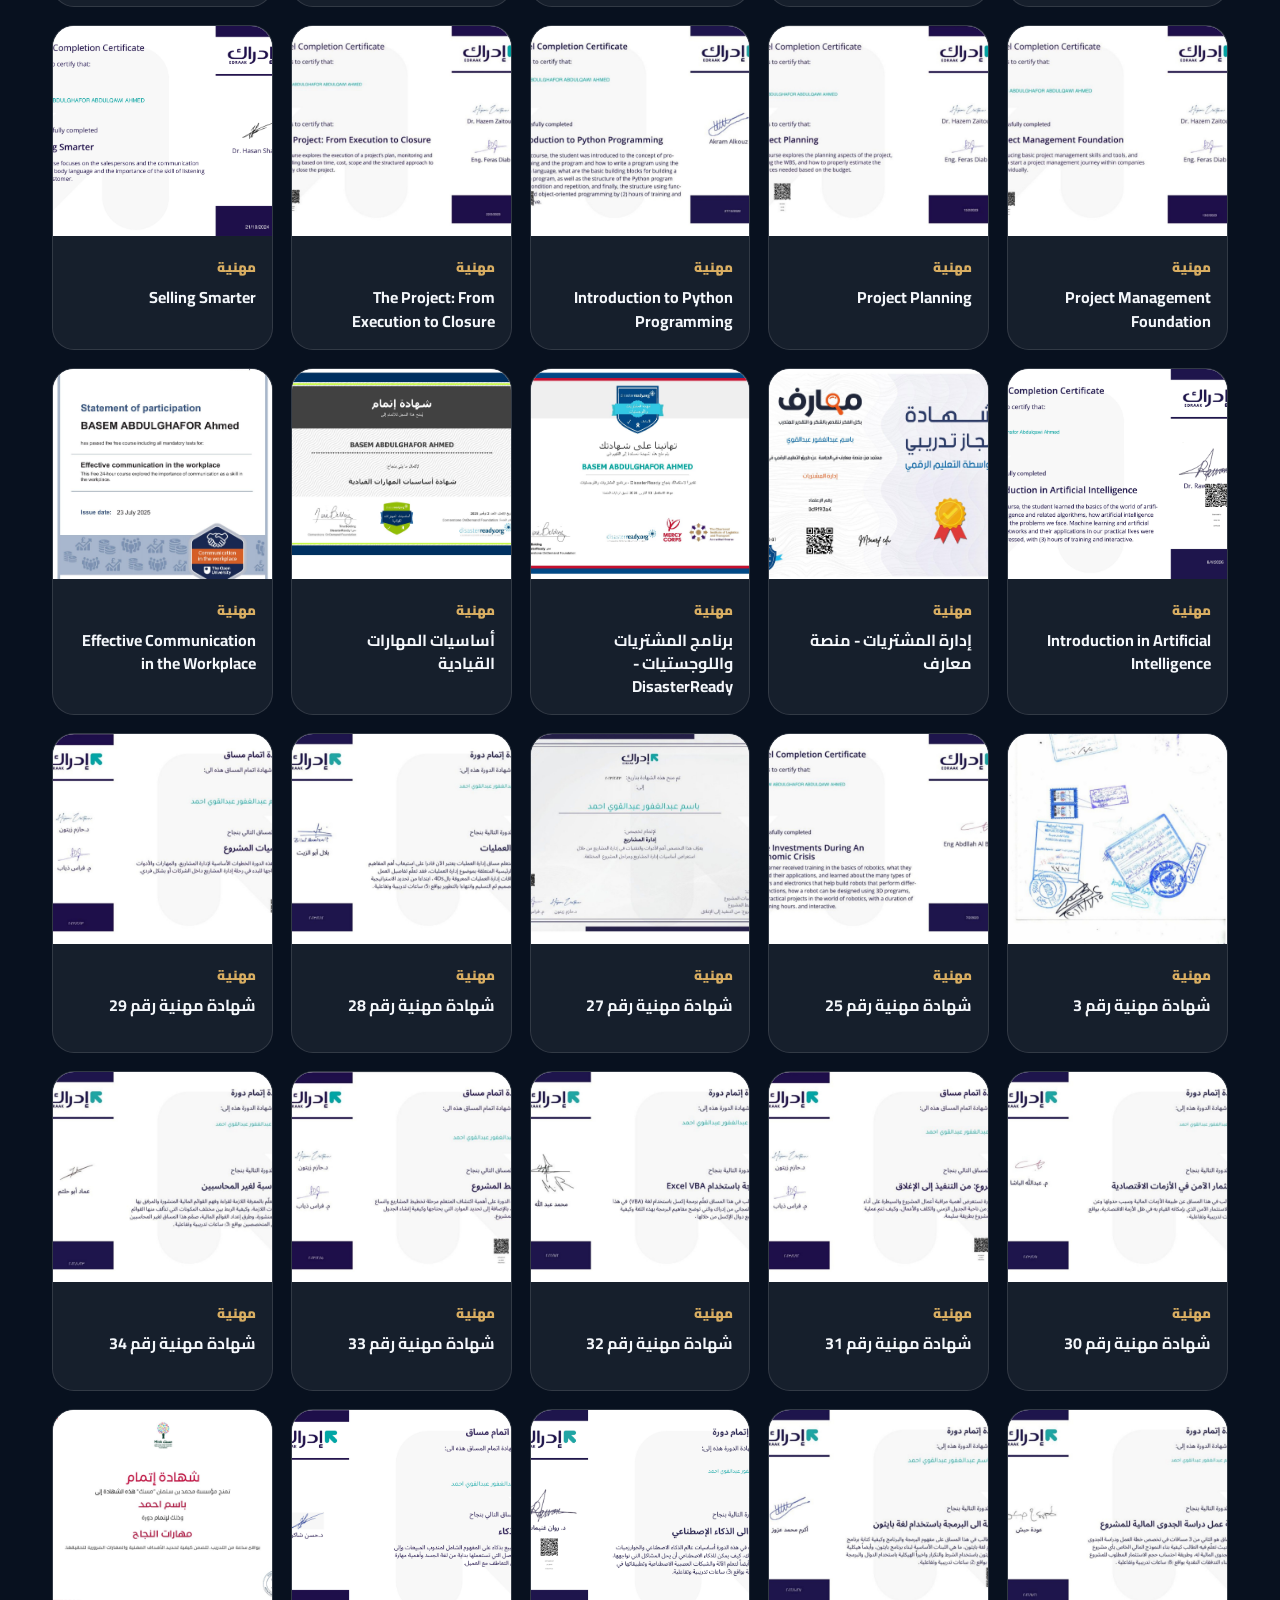
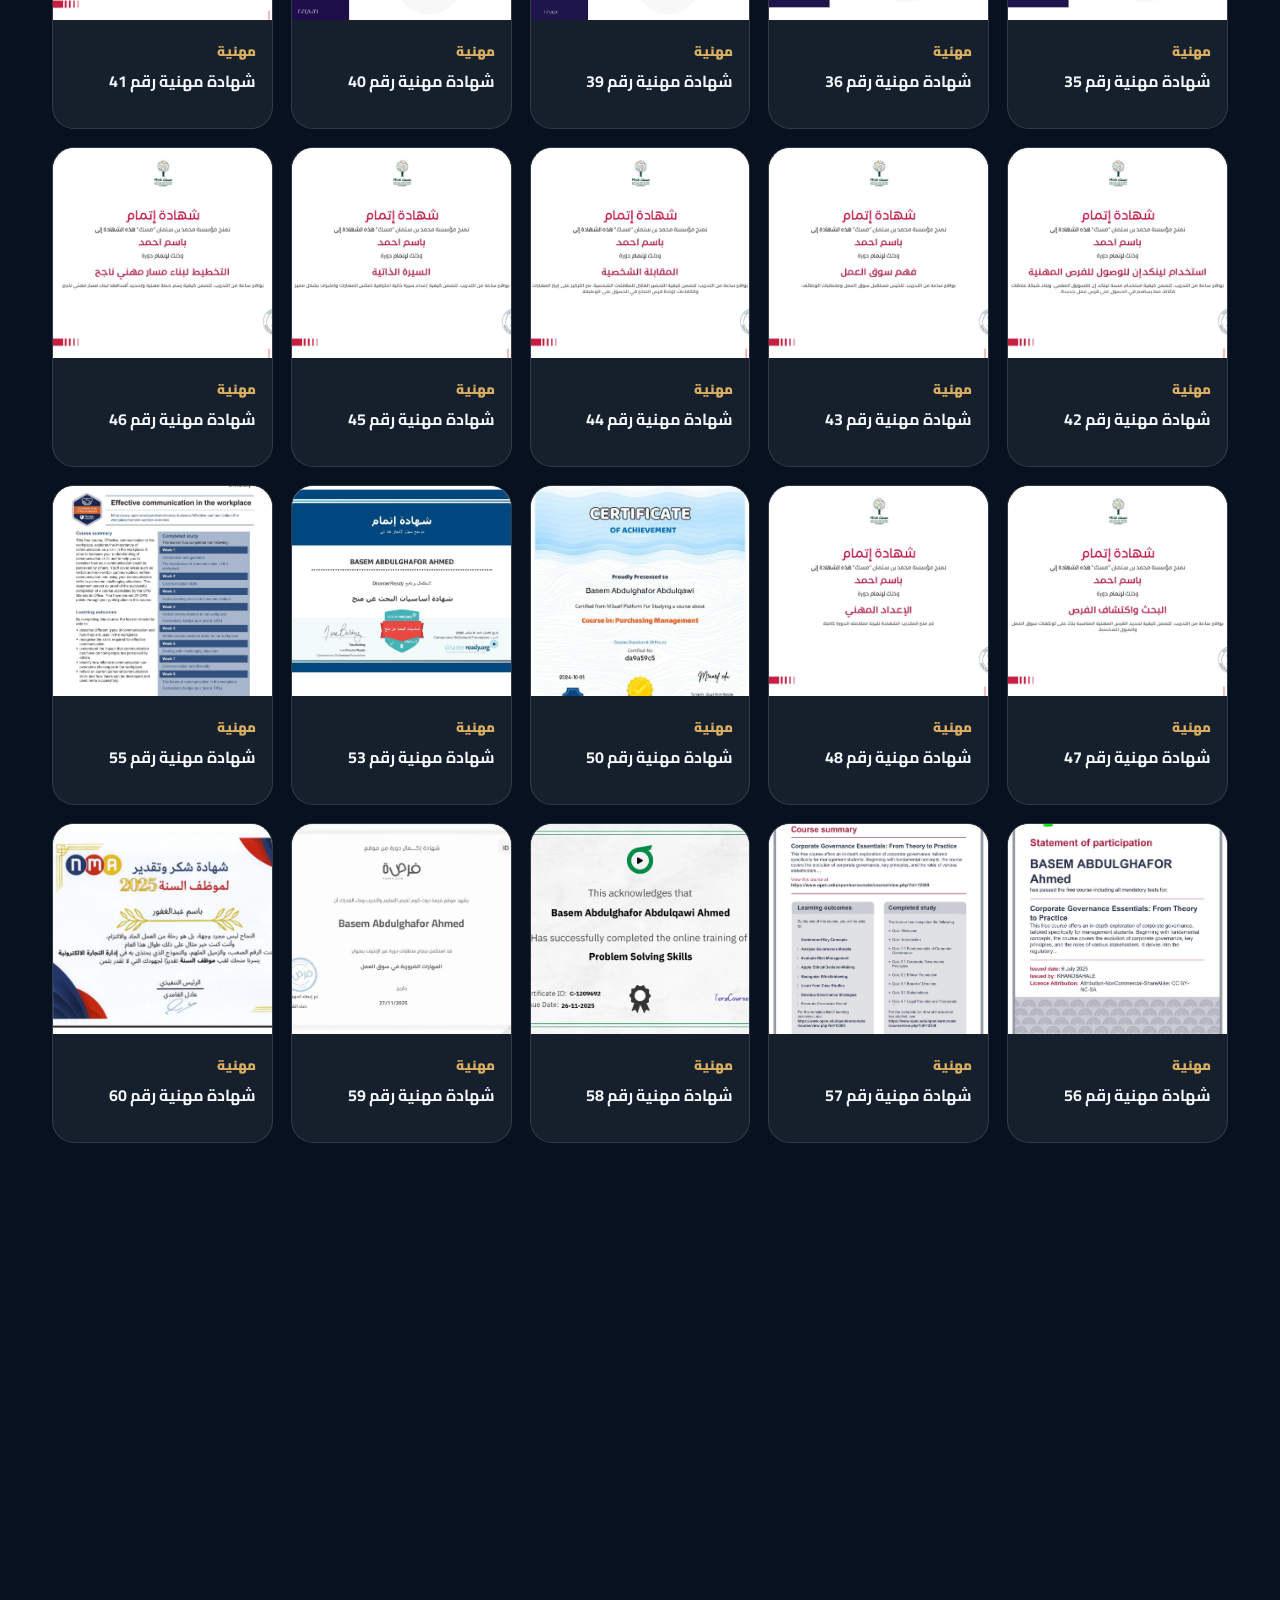
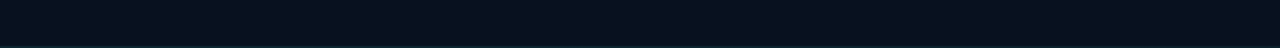
==== commit eb746607: "Update index.html" ====
--- a/index.html
+++ b/index.html
@@ -41,12 +41,7 @@
             <a class="primary-btn" href="#certificates" data-ar="استعراض الشهادات" data-en="View Certificates">استعراض الشهادات</a>
             <a class="secondary-btn" href="assets/docs/cv-ar.pdf" download data-ar="تحميل السيرة العربية" data-en="Download Arabic CV">تحميل السيرة العربية</a>
             <a class="secondary-btn" href="assets/docs/cv-en.pdf" download data-ar="تحميل السيرة الإنجليزية" data-en="Download English CV">تحميل السيرة الإنجليزية</a>
-          </div>
-          <div class="cv-downloads" aria-label="تحميل السيرة الذاتية">
-            <span data-ar="السيرة الذاتية" data-en="Resume / CV">السيرة الذاتية</span>
-            <a class="cv-btn" data-cv="ar" href="assets/docs/cv-ar.pdf" download data-ar="تحميل CV عربي" data-en="Download Arabic CV">تحميل CV عربي</a>
-            <a class="cv-btn" data-cv="en" href="assets/docs/cv-en.pdf" download data-ar="تحميل CV English" data-en="Download English CV">تحميل CV English</a>
-          </div>
+         
         </div>
         <aside class="profile-card reveal">
           <img class="avatar avatar-photo" src="assets/images/profile.png" alt="باسم عبدالغفور" />
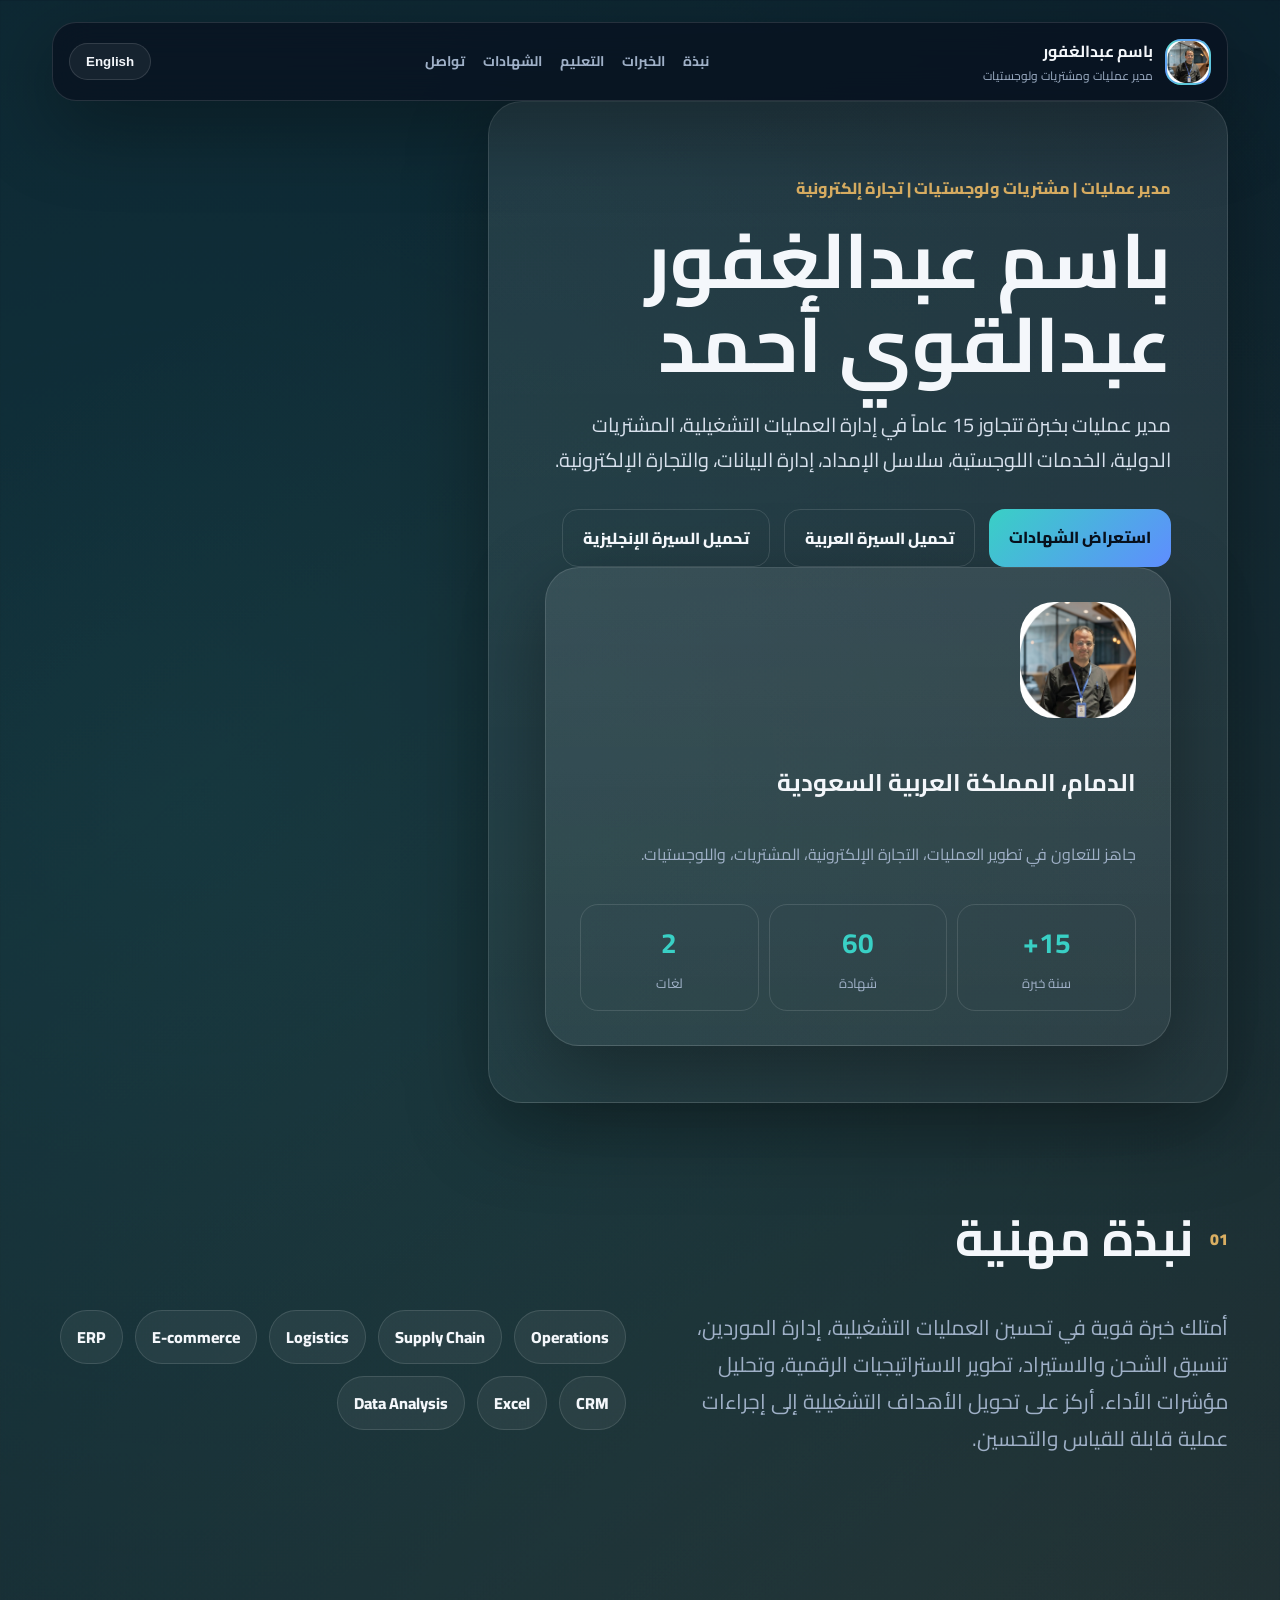
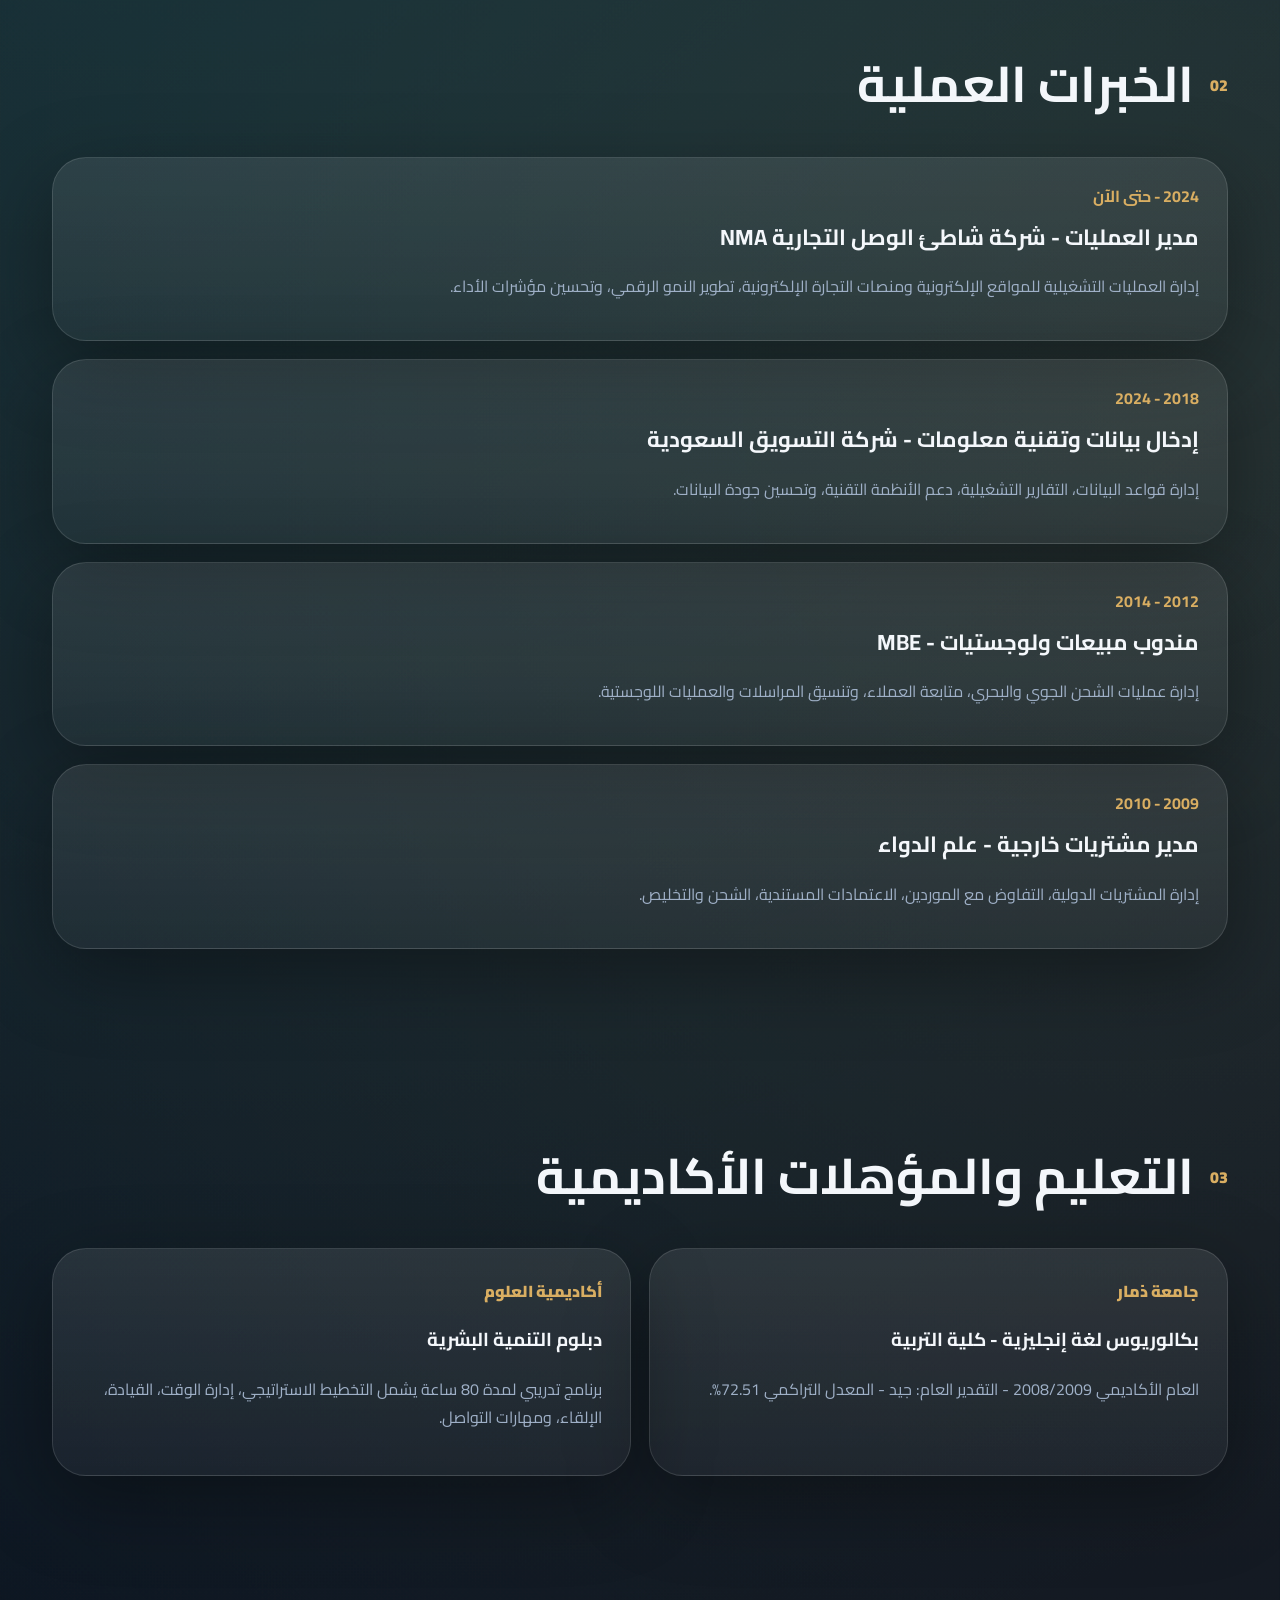
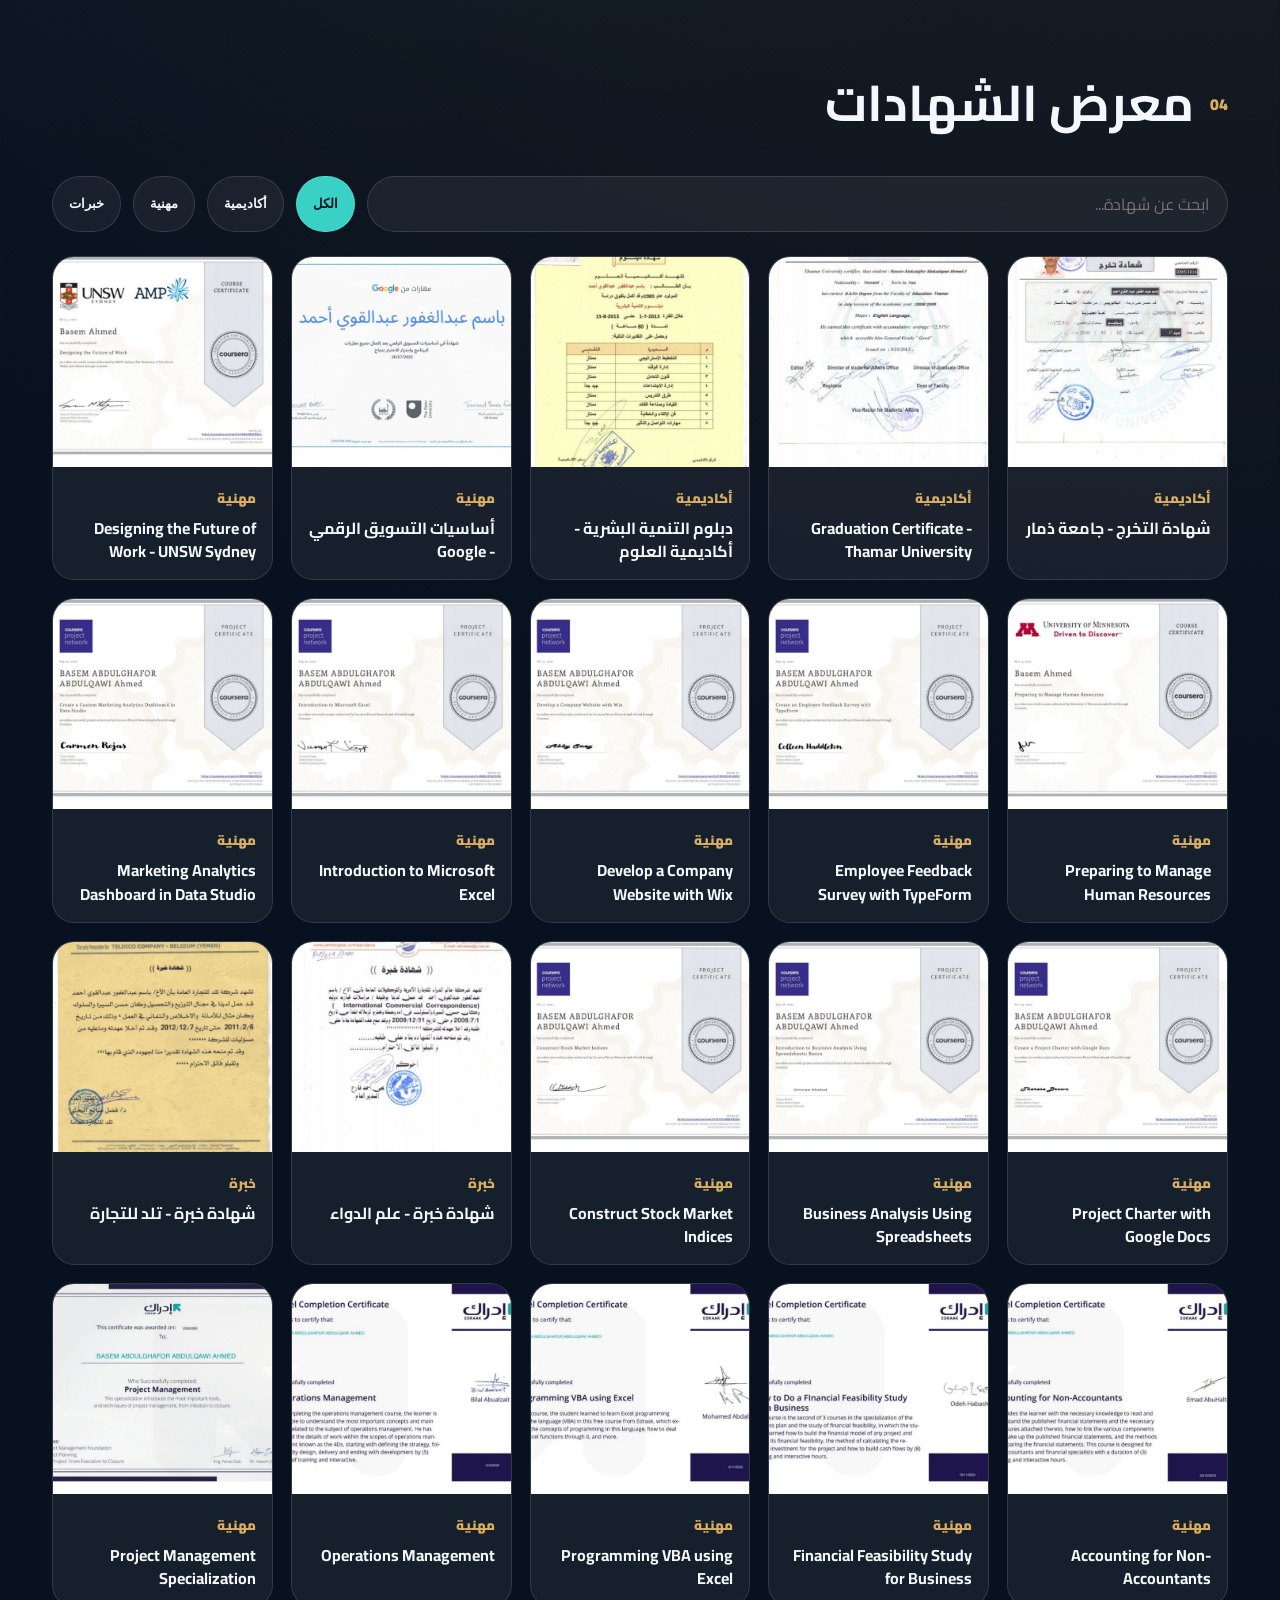
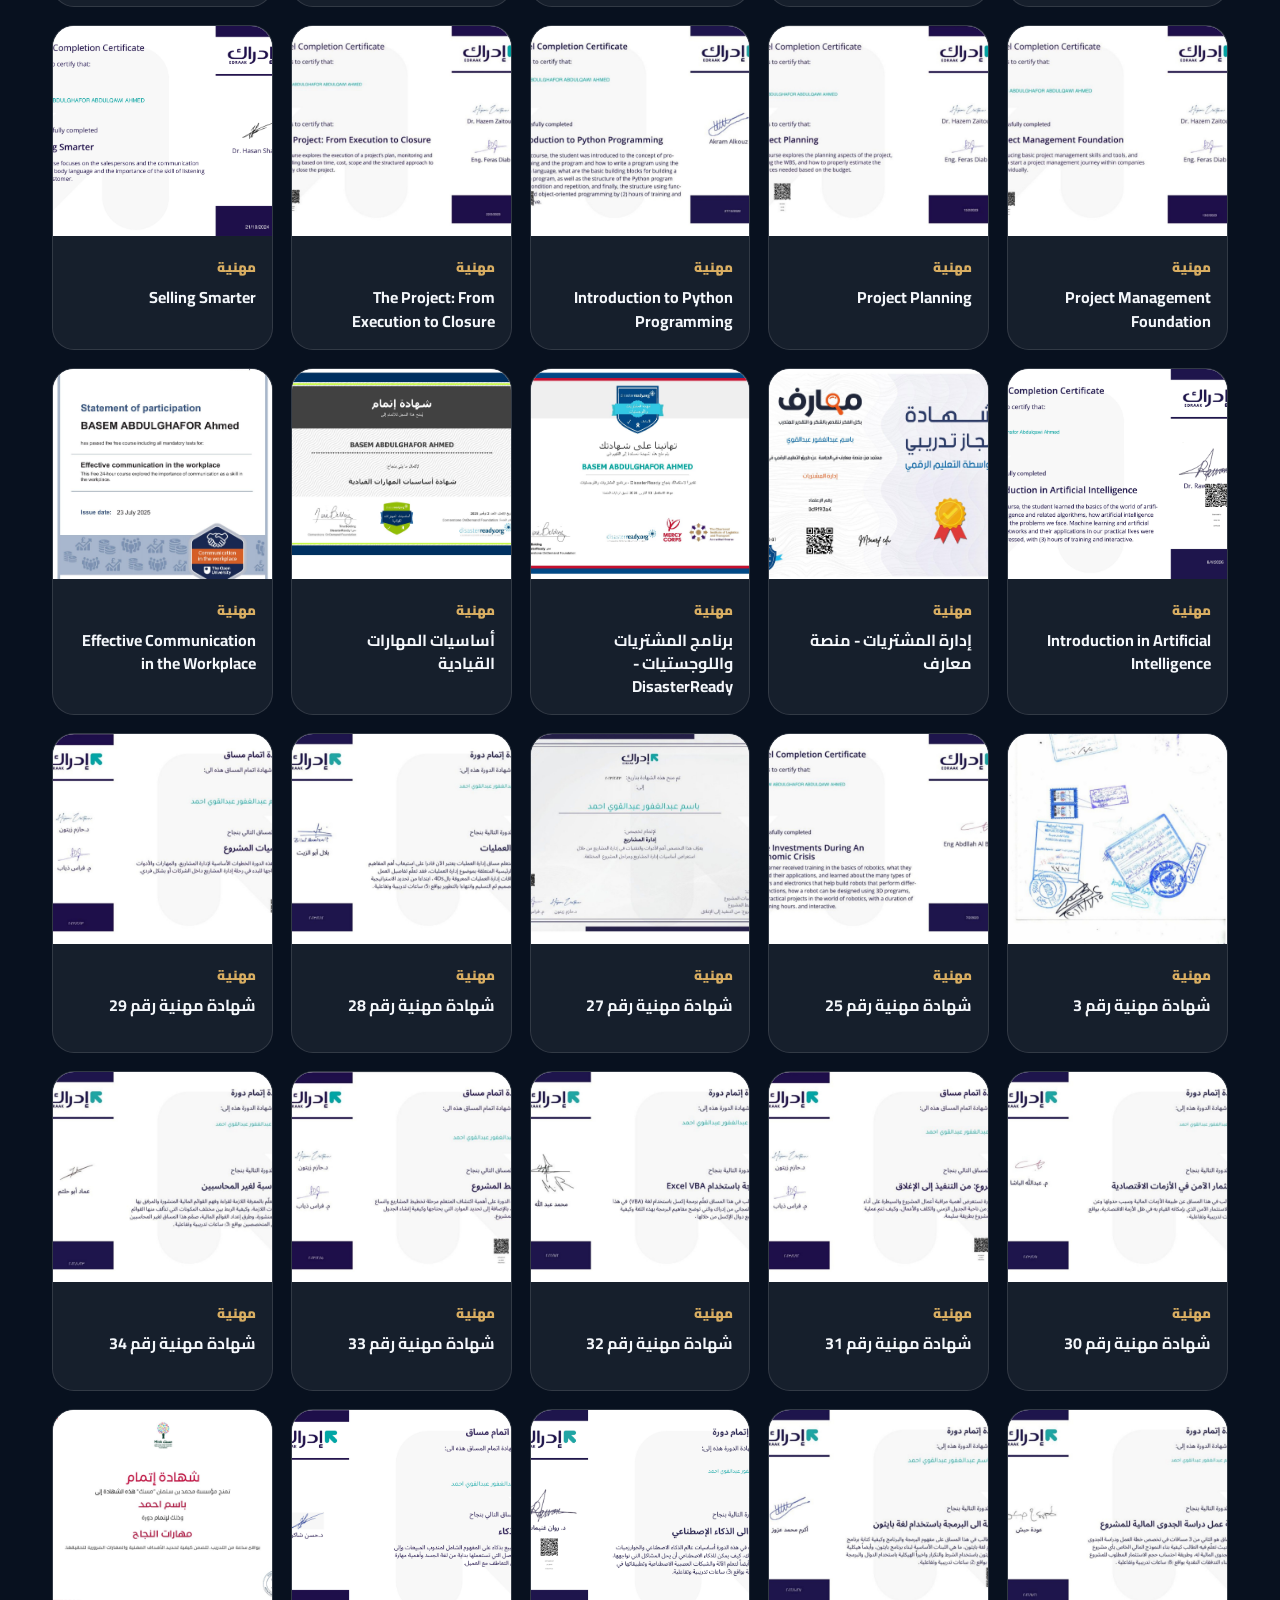
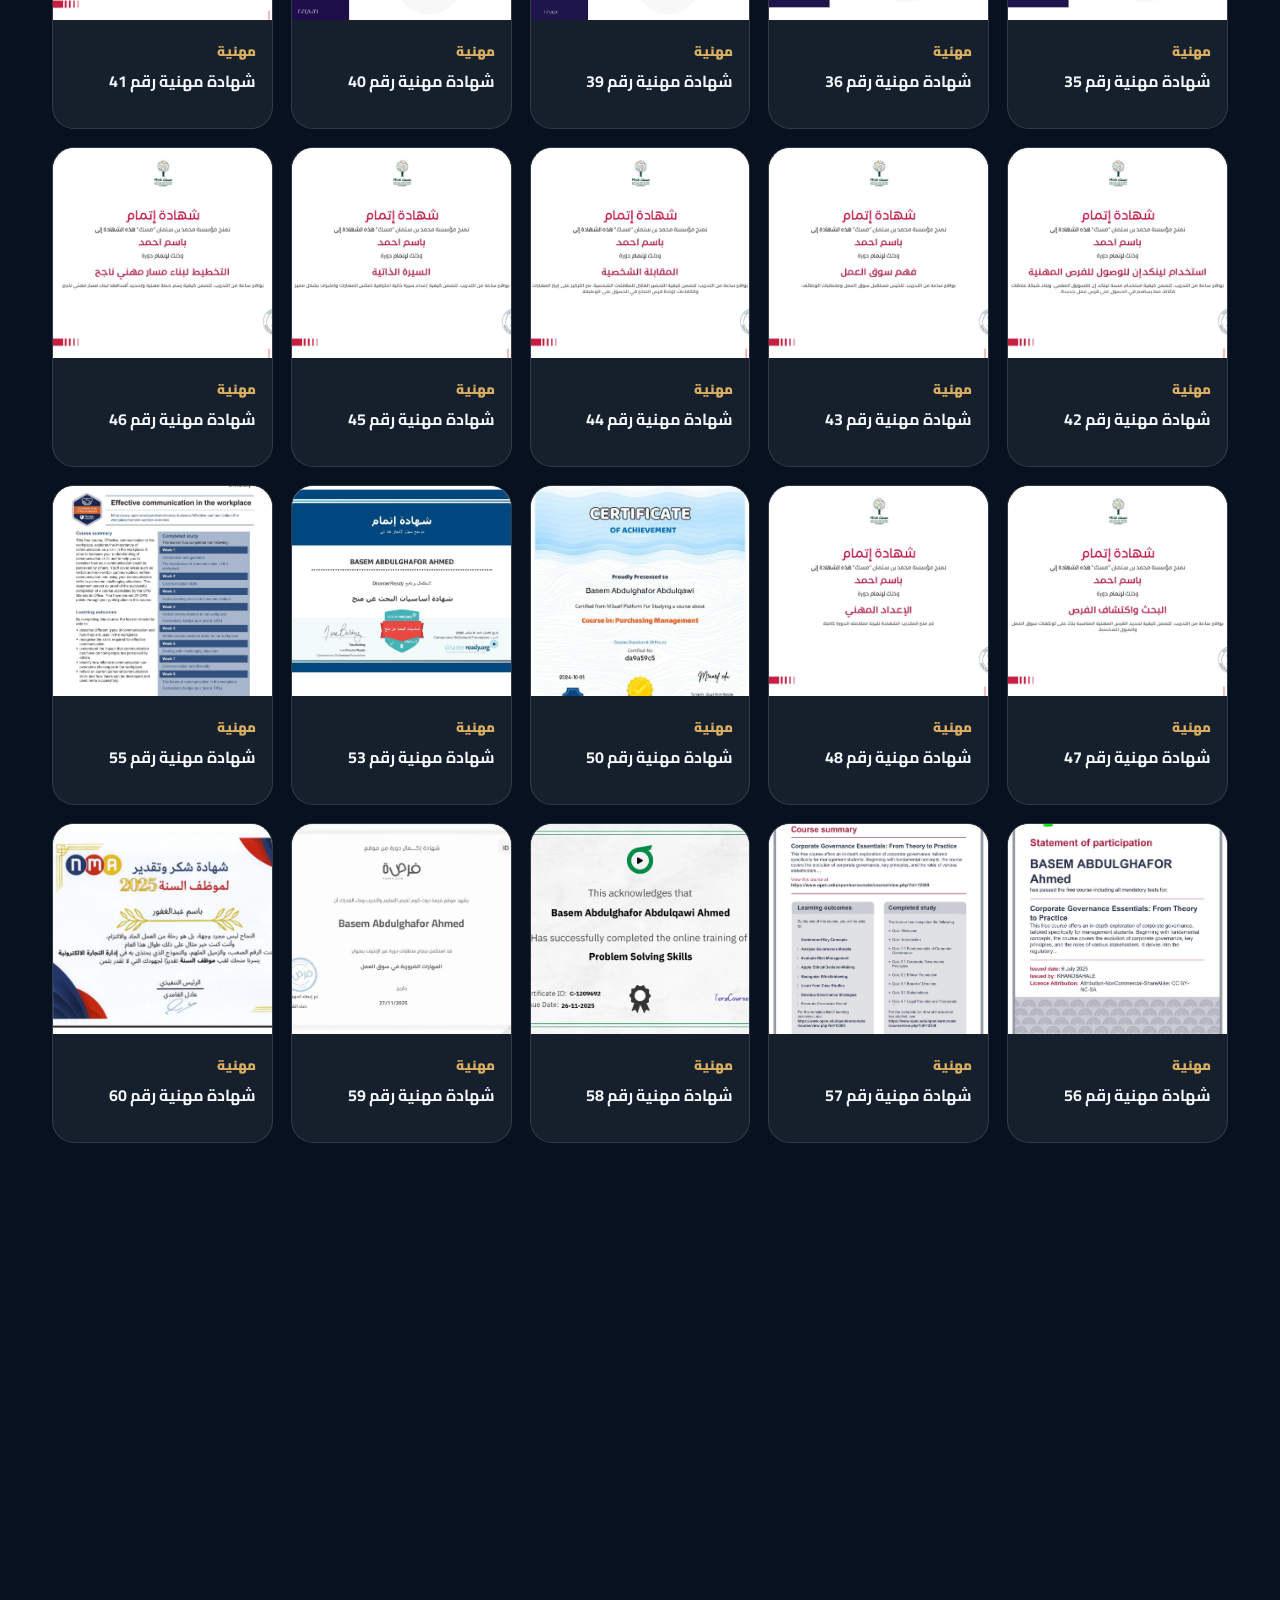
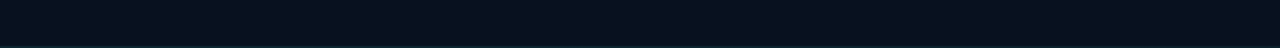
==== commit 5b2d6d24: "Update index.html" ====
--- a/index.html
+++ b/index.html
@@ -27,7 +27,7 @@
         <a href="#certificates" data-ar="الشهادات" data-en="Certificates">الشهادات</a>
         <a href="#contact" data-ar="تواصل" data-en="Contact">تواصل</a>
       </nav>
-      <a class="admin-link" href="admin.html" data-ar="لوحة التحكم" data-en="Admin">لوحة التحكم</a>
+
       <button id="langToggle" class="lang-btn" type="button">English</button>
     </header>
 
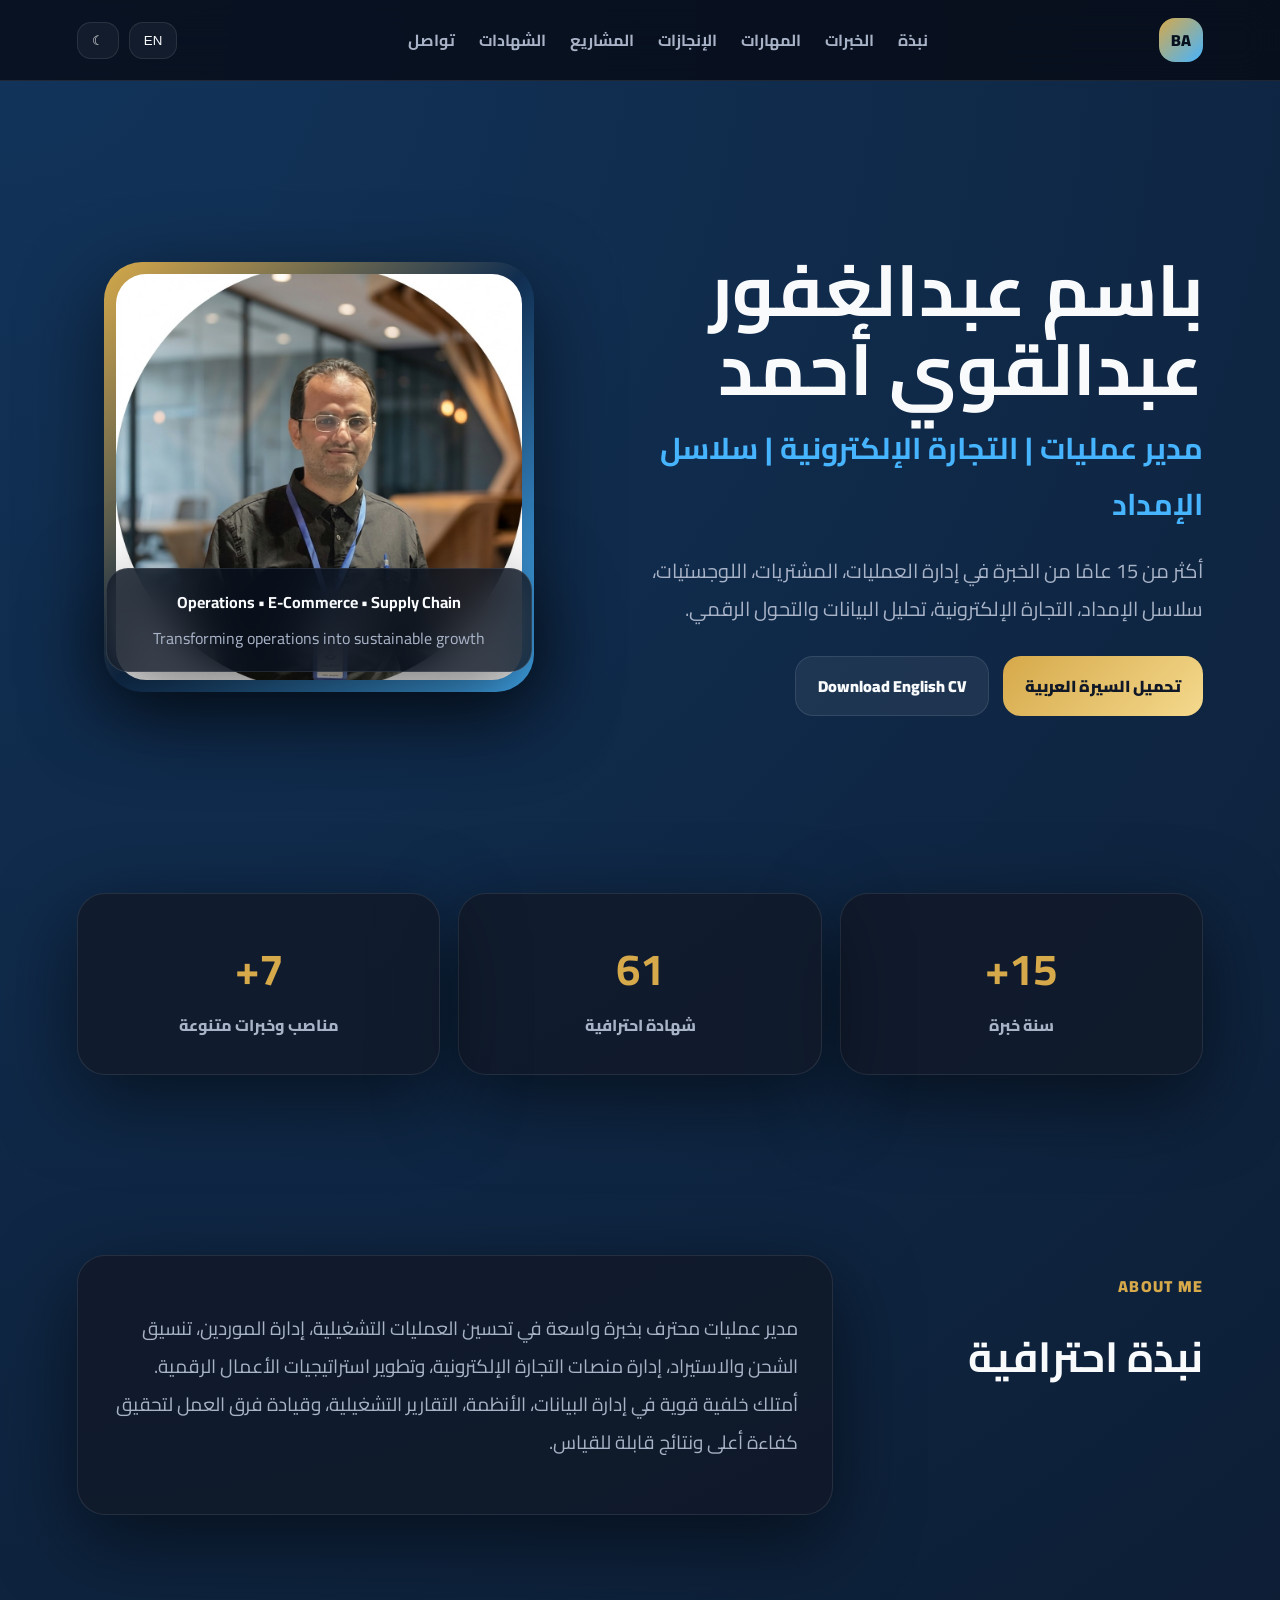
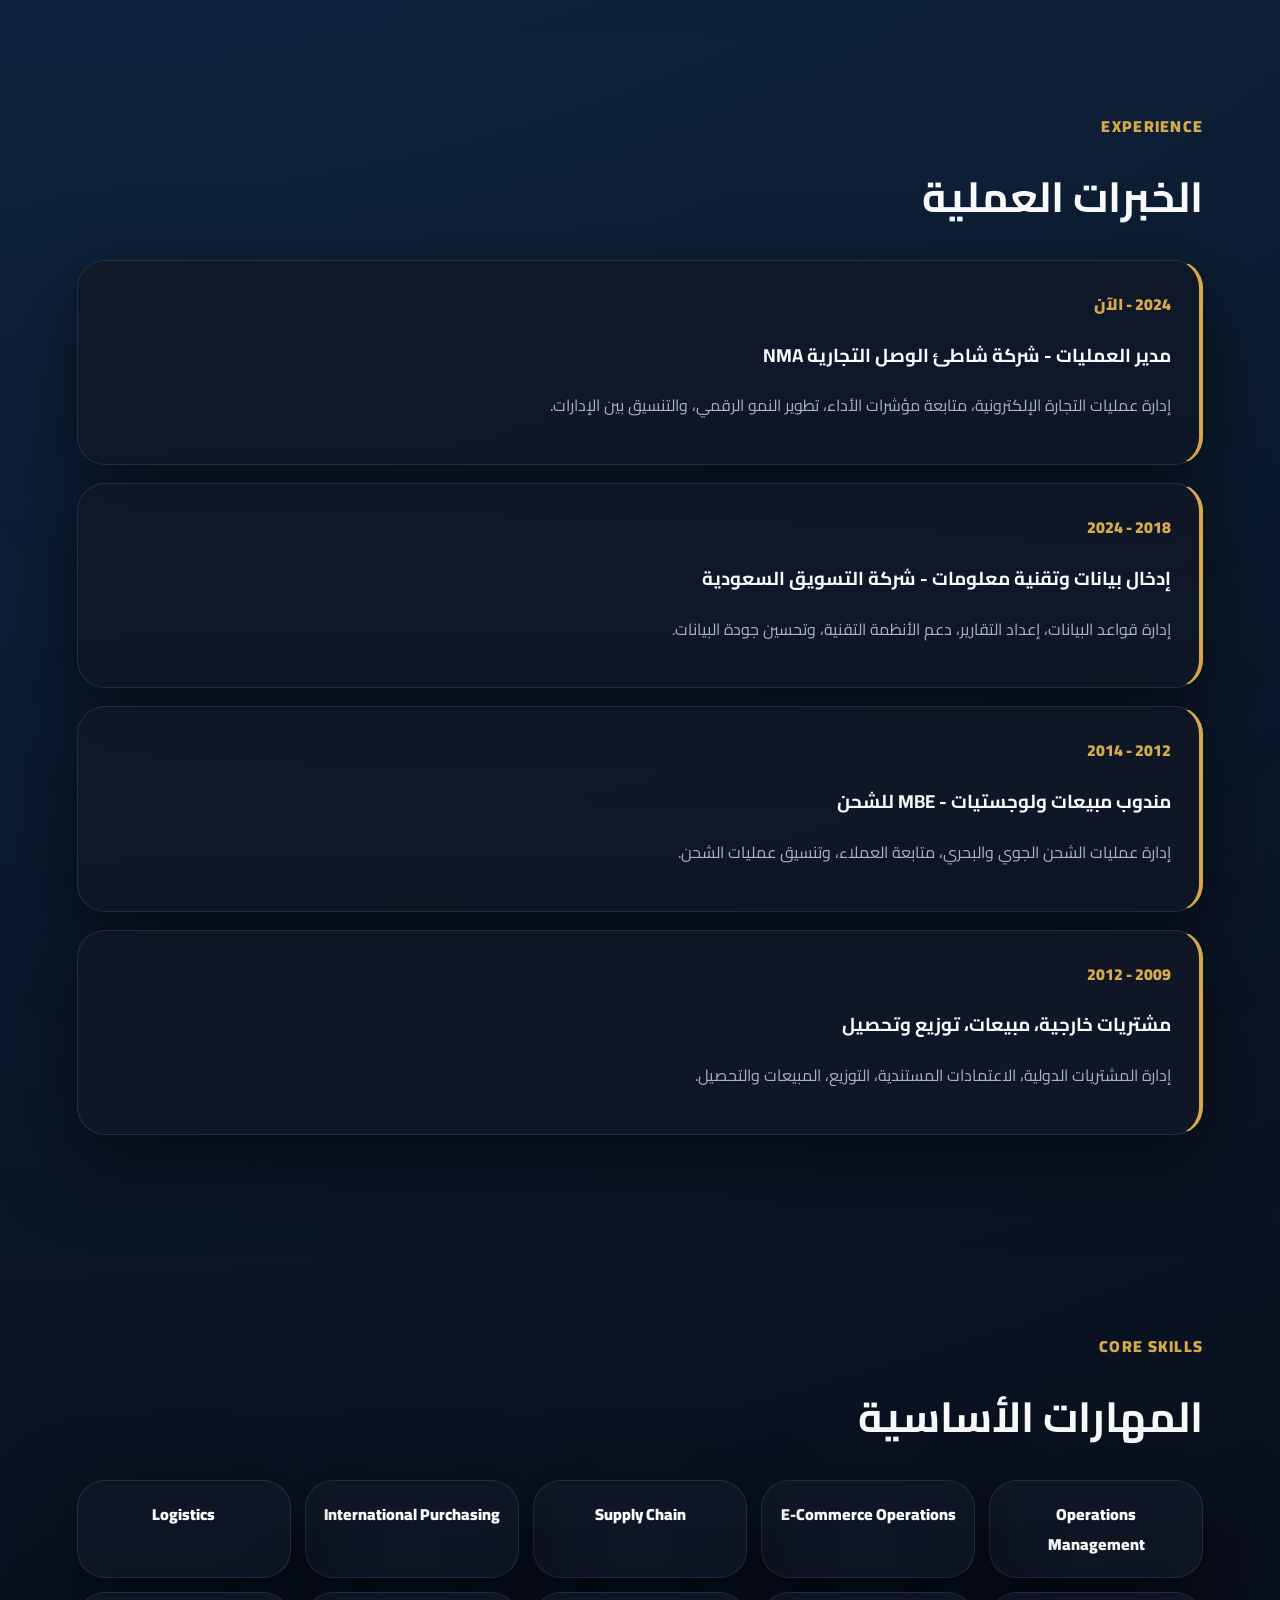
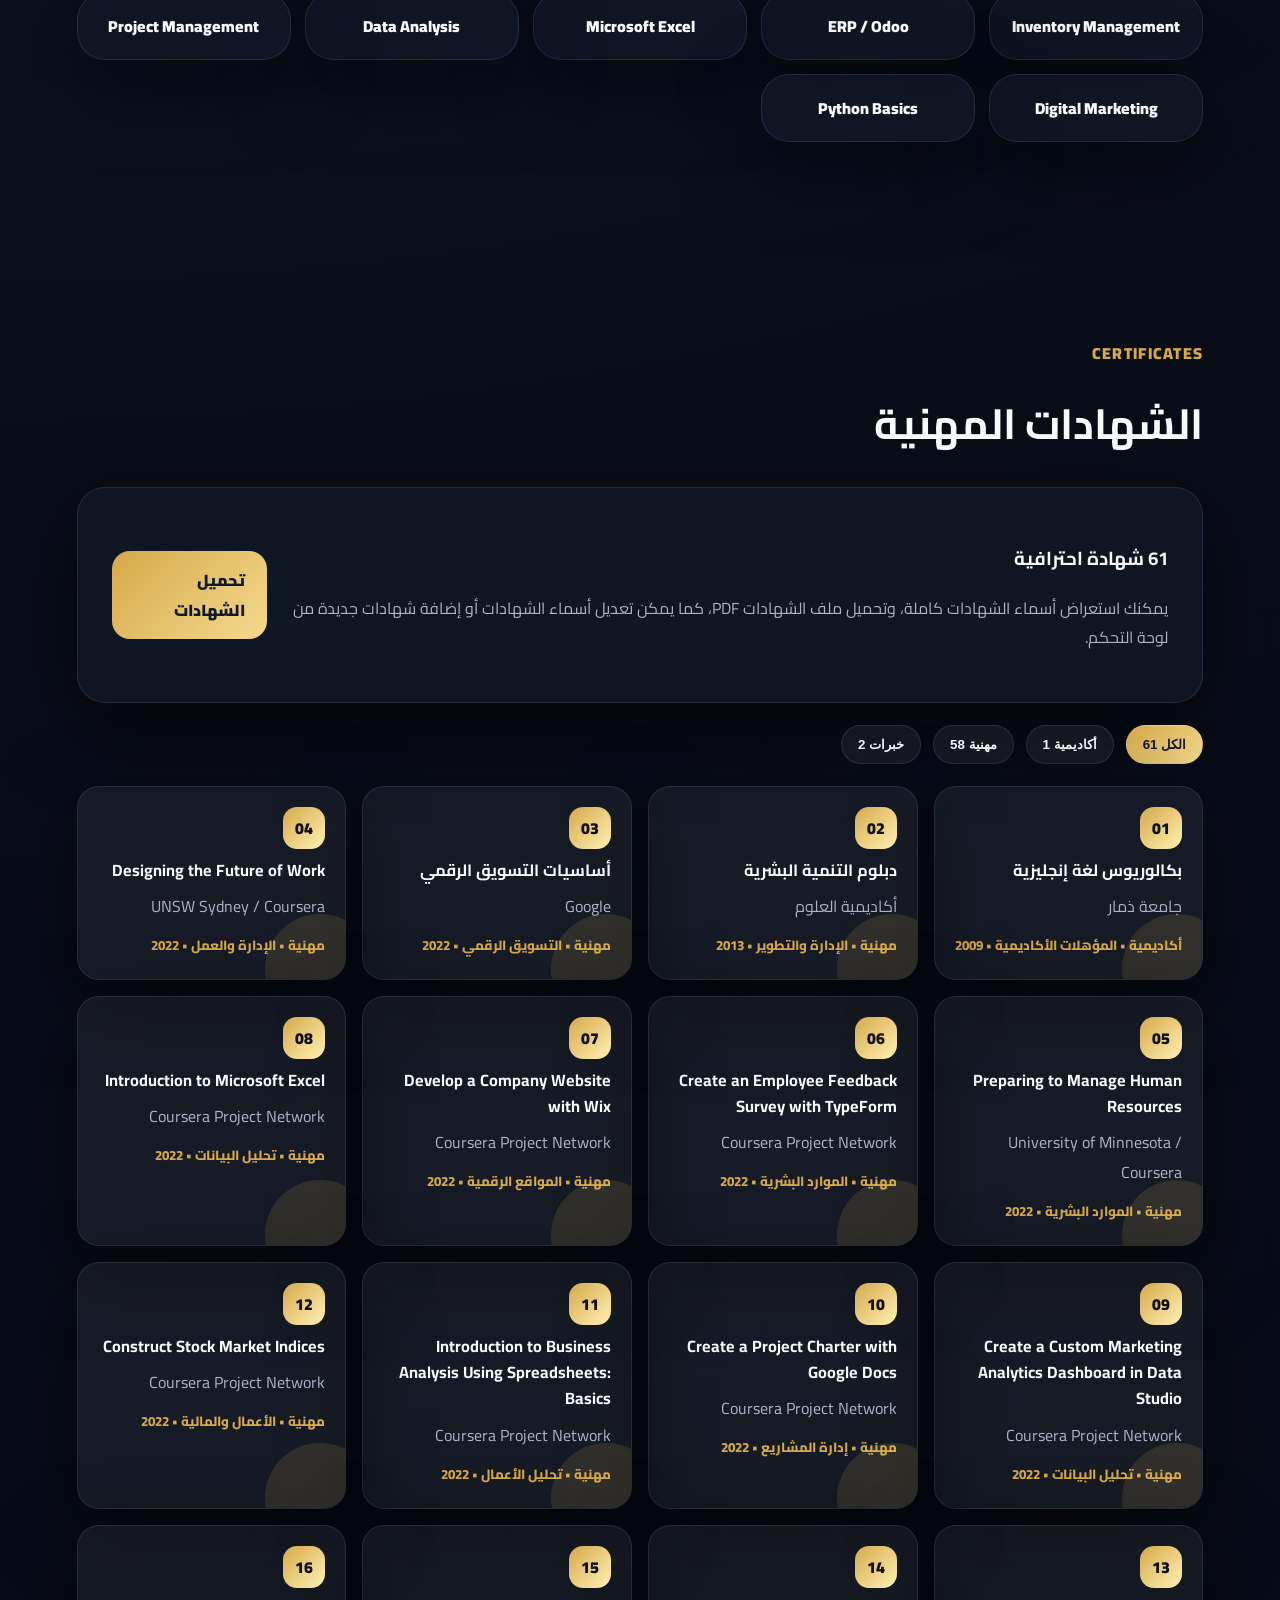
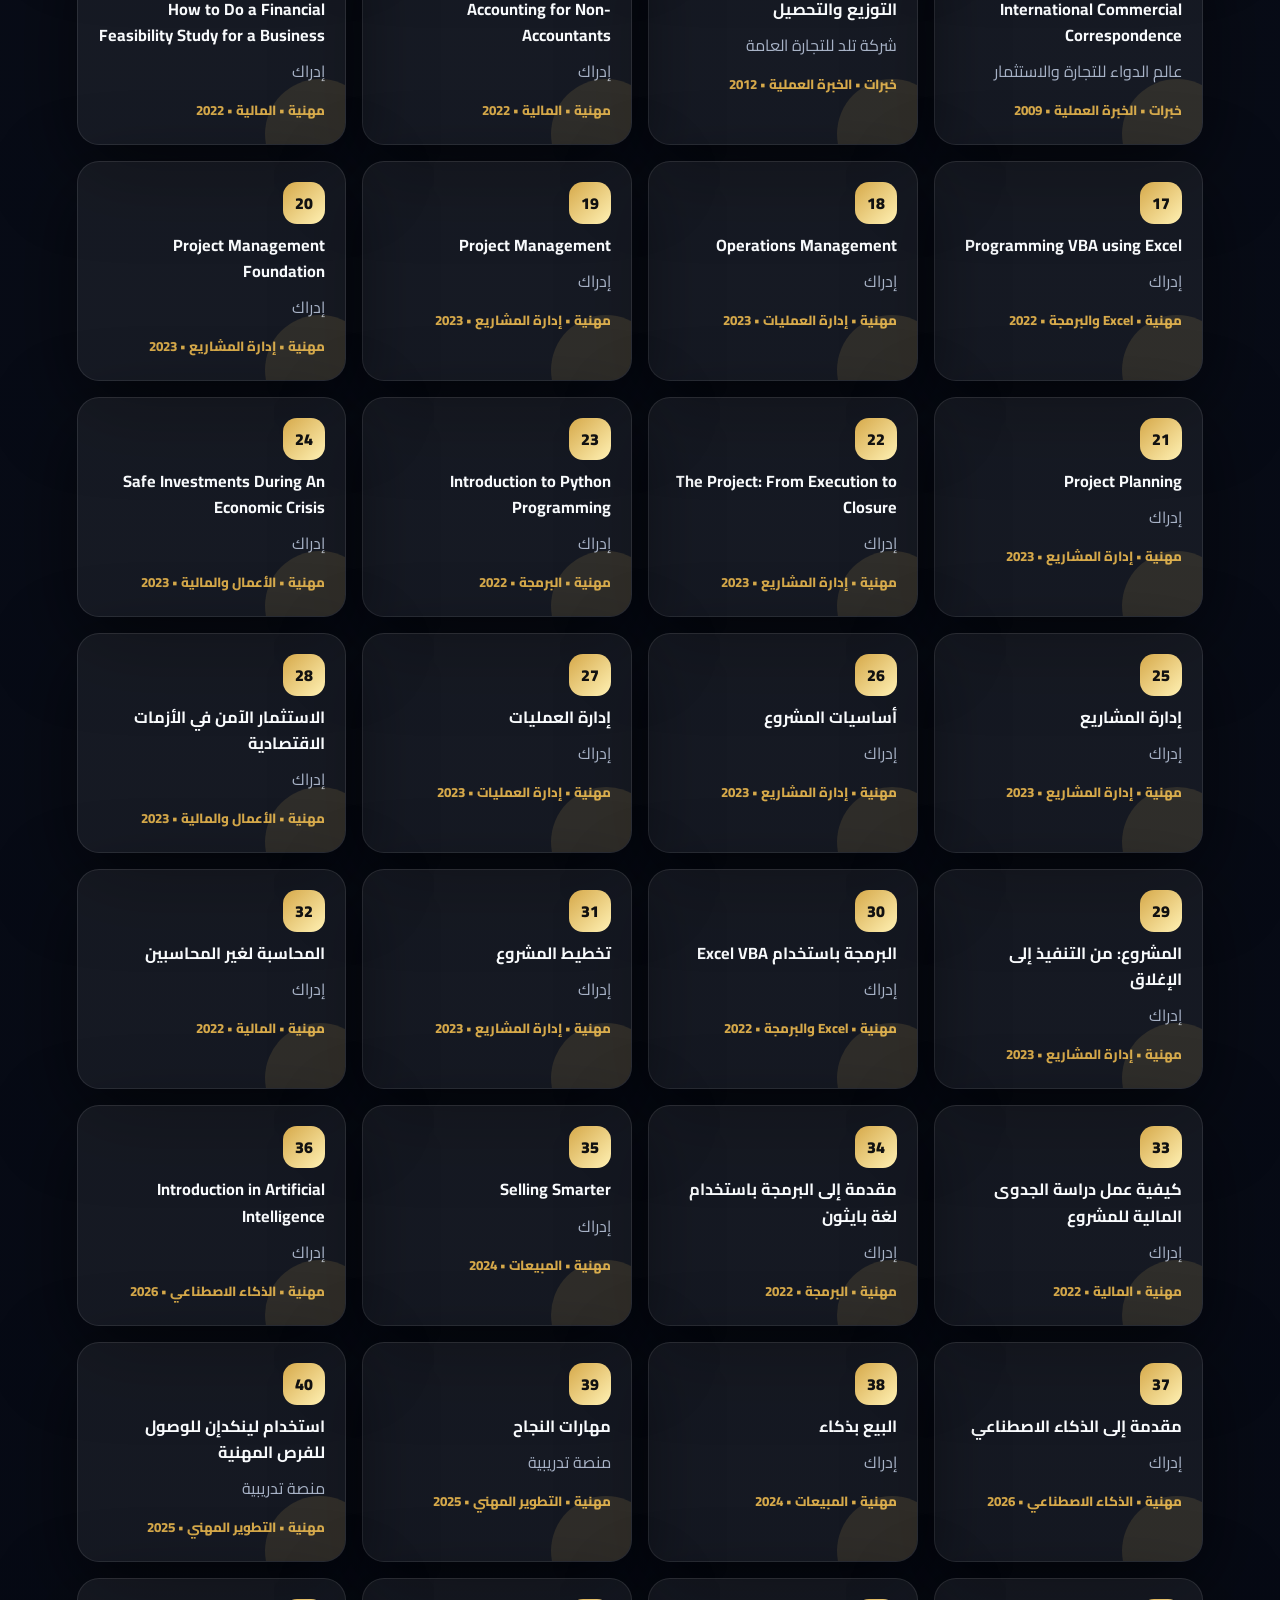
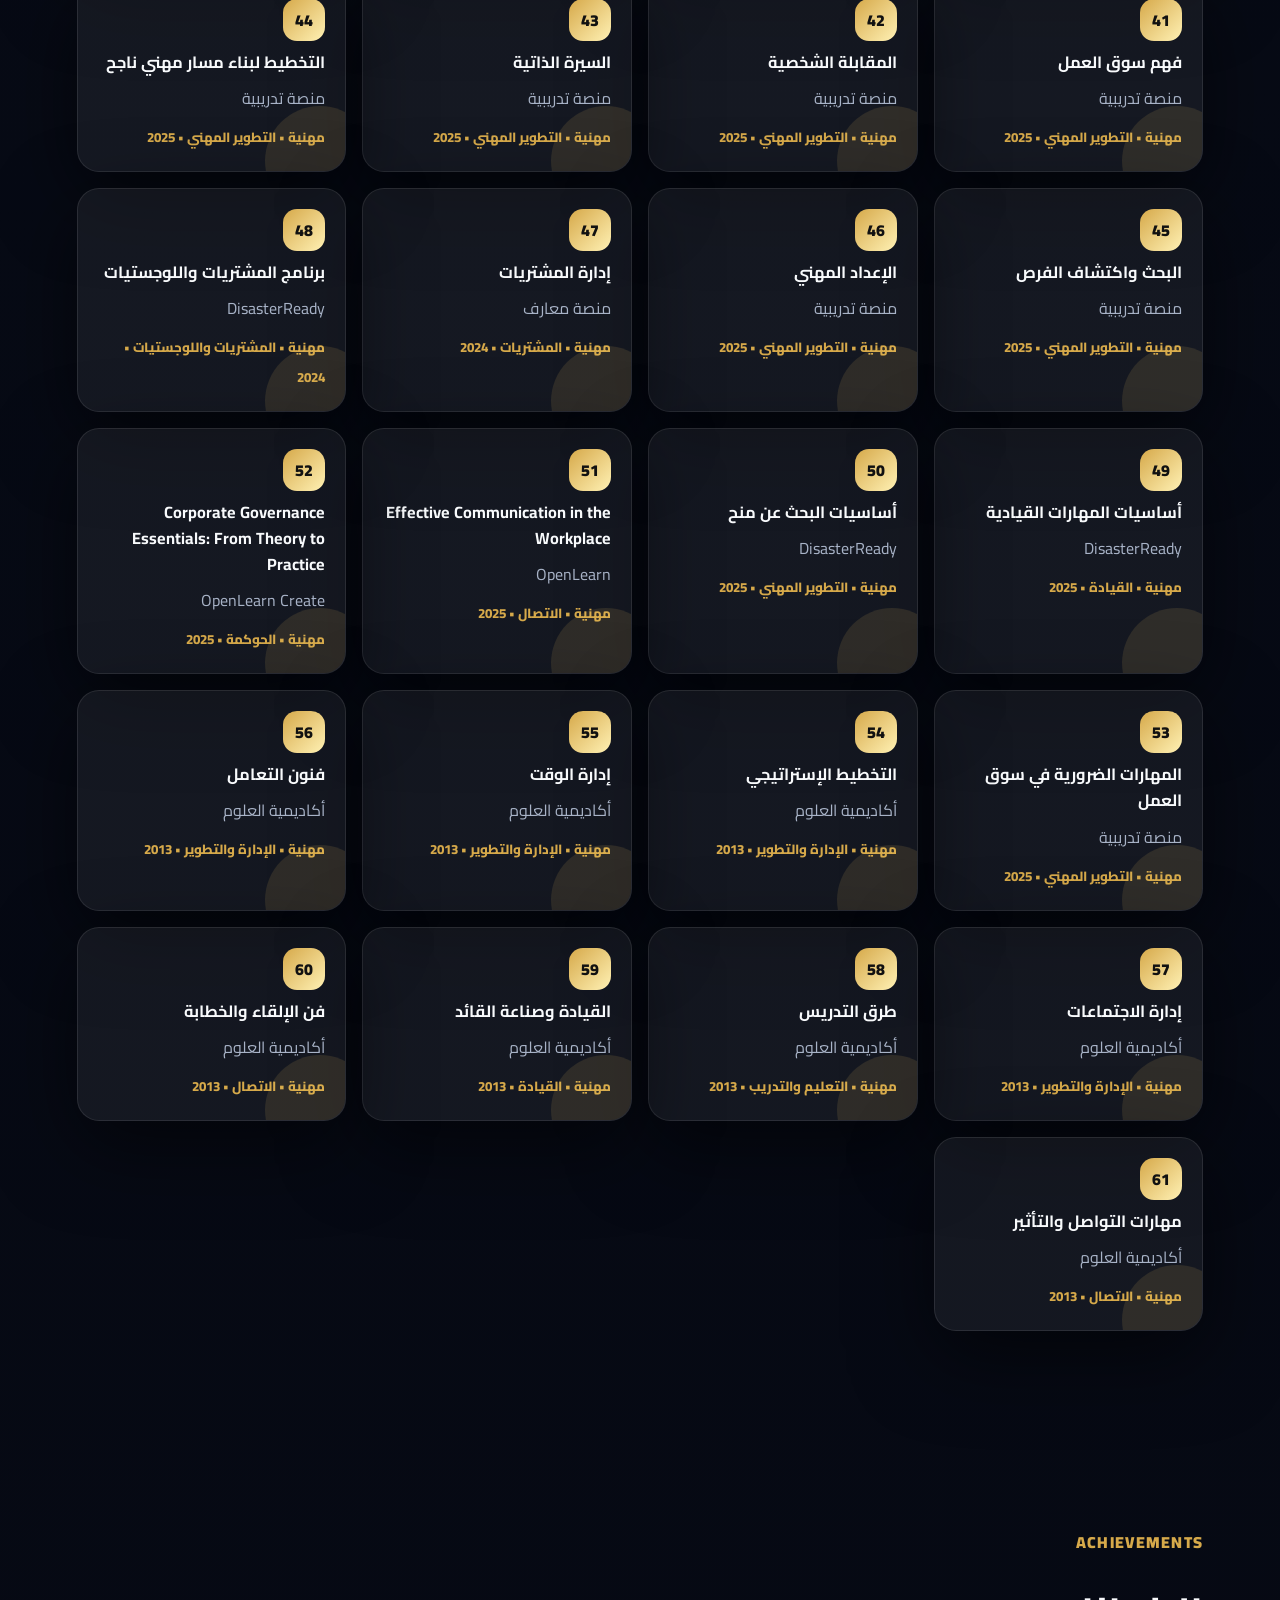
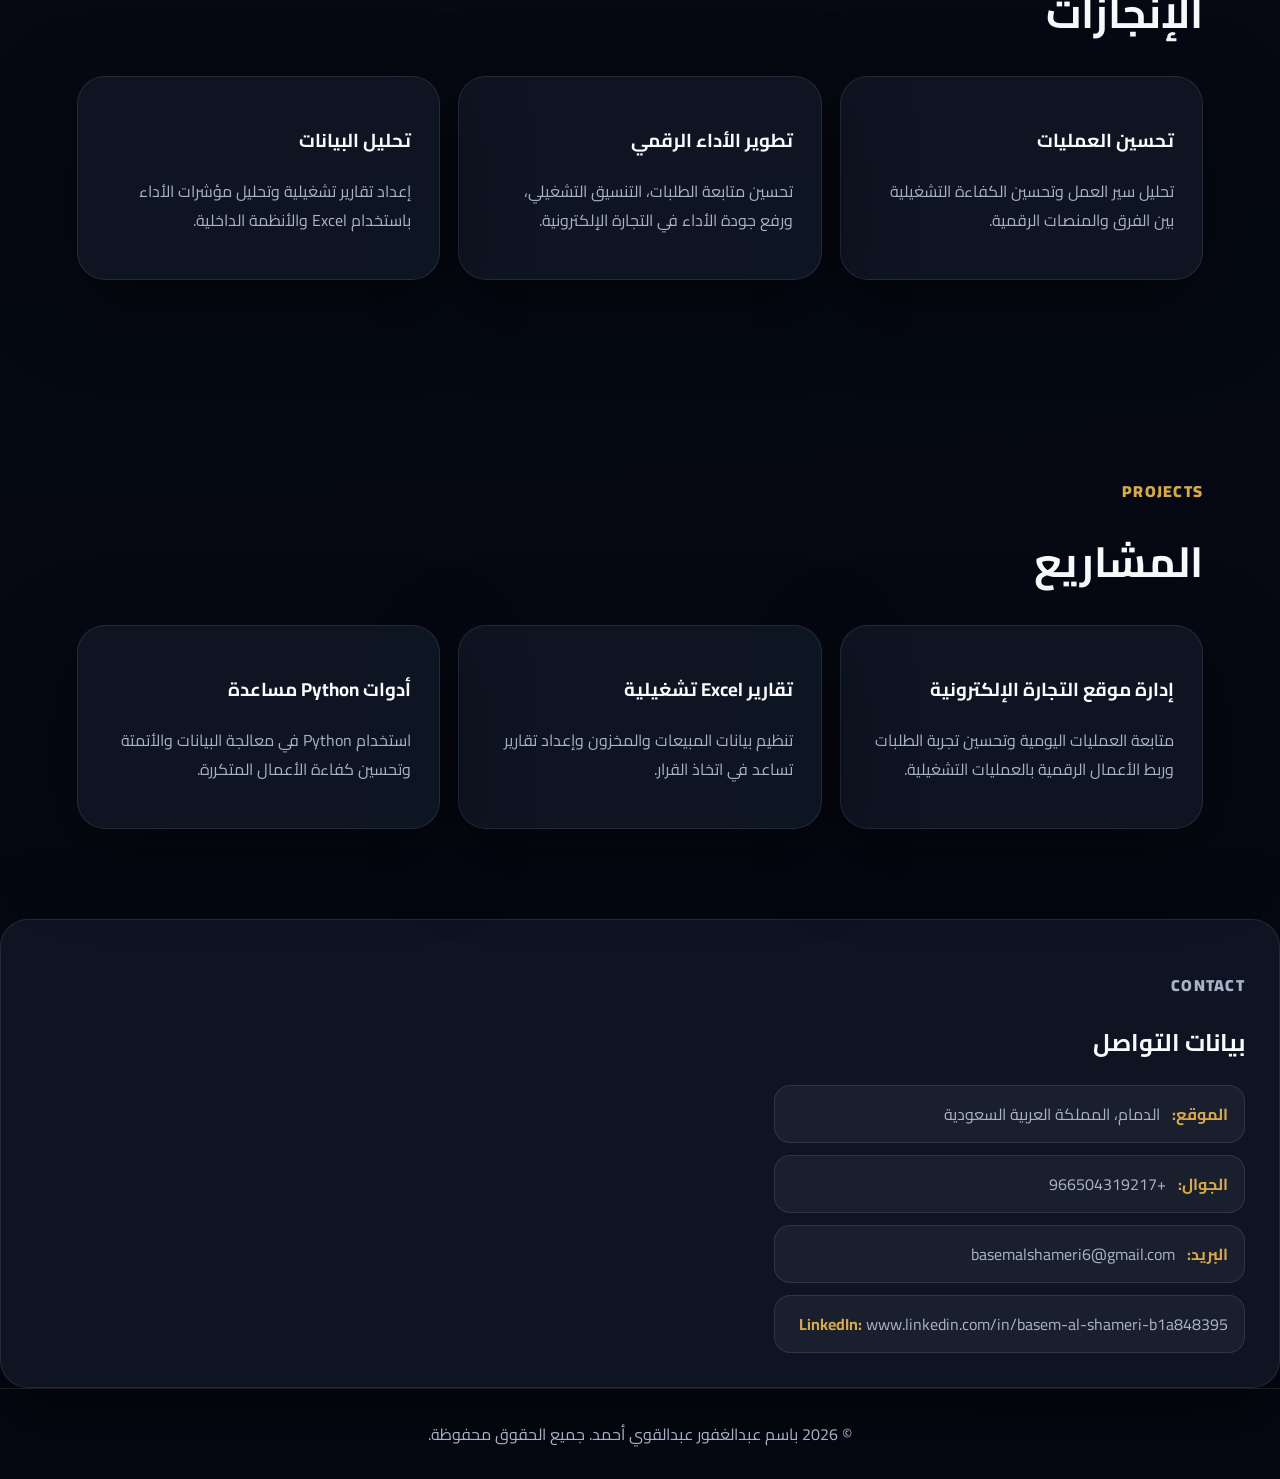
==== commit ae84831f: "Add files via upload" ====
--- a/index.html
+++ b/index.html
@@ -3,128 +3,133 @@
 <head>
   <meta charset="UTF-8" />
   <meta name="viewport" content="width=device-width, initial-scale=1.0" />
-  <meta name="description" content="Basem Abdulghafoor Abdulqawi Ahmed - Operations Manager, Purchasing & Logistics Specialist, E-commerce Management." />
-  <title>Basem Abdulghafoor | Operations Manager</title>
+  <title>باسم عبدالغفور عبدالقوي أحمد | موقع شخصي</title>
+  <meta name="description" content="الموقع الشخصي لباسم عبدالغفور عبدالقوي أحمد - مدير عمليات، التجارة الإلكترونية، سلاسل الإمداد، المشتريات واللوجستيات." />
   <link rel="preconnect" href="https://fonts.googleapis.com">
   <link rel="preconnect" href="https://fonts.gstatic.com" crossorigin>
-  <link href="https://fonts.googleapis.com/css2?family=Cairo:wght@400;500;600;700;800&family=Inter:wght@400;500;600;700;800&display=swap" rel="stylesheet">
+  <link href="https://fonts.googleapis.com/css2?family=Cairo:wght@400;500;600;700;800;900&display=swap" rel="stylesheet">
   <link rel="stylesheet" href="style.css" />
 </head>
 <body>
-  <div class="site-shell">
-    <header class="topbar">
-      <a class="brand" href="#home" aria-label="Basem Portfolio">
-        <img class="brand-mark brand-photo" src="assets/images/profile.png" alt="باسم عبدالغفور" />
-        <span>
-          <strong data-ar="باسم عبدالغفور" data-en="Basem Alshameri">باسم عبدالغفور</strong>
-          <small data-ar="مدير عمليات ومشتريات ولوجستيات" data-en="Operations, Purchasing & Logistics Manager">مدير عمليات ومشتريات ولوجستيات</small>
-        </span>
-      </a>
-      <nav class="nav">
-        <a href="#about" data-ar="نبذة" data-en="About">نبذة</a>
-        <a href="#experience" data-ar="الخبرات" data-en="Experience">الخبرات</a>
-        <a href="#education" data-ar="التعليم" data-en="Education">التعليم</a>
-        <a href="#certificates" data-ar="الشهادات" data-en="Certificates">الشهادات</a>
-        <a href="#contact" data-ar="تواصل" data-en="Contact">تواصل</a>
-      </nav>
+  <header class="site-header">
+    <a href="#home" class="brand">BA</a>
+    <nav id="nav">
+      <a href="#about">نبذة</a>
+      <a href="#experience">الخبرات</a>
+      <a href="#skills">المهارات</a>
+      <a href="#achievements">الإنجازات</a>
+      <a href="#projects">المشاريع</a>
+      <a href="#certificates">الشهادات</a>
+      <a href="#contact">تواصل</a>
+    </nav>
+    <div class="header-actions">
+      <button id="langToggle" class="ghost-btn">EN</button>
+      <button id="themeToggle" class="ghost-btn">☾</button>
+      <button id="menuBtn" class="menu-btn">☰</button>
+    </div>
+  </header>
 
-      <button id="langToggle" class="lang-btn" type="button">English</button>
-    </header>
+  <main>
+    <section id="home" class="hero section">
+      <div class="hero-content reveal">
+        <h1 id="siteName" data-edit="name" data-ar="باسم عبدالغفور عبدالقوي أحمد" data-en="Basem Abdulghafor Abdulqawi Ahmed">باسم عبدالغفور عبدالقوي أحمد</h1>
+        <h2 id="siteTitle" data-edit="title" data-ar="مدير عمليات | التجارة الإلكترونية | سلاسل الإمداد" data-en="Operations Manager | E-Commerce Operations | Supply Chain">مدير عمليات | التجارة الإلكترونية | سلاسل الإمداد</h2>
+        <p id="heroText" class="hero-text" data-edit="heroText" data-ar="أكثر من 15 عامًا من الخبرة في إدارة العمليات، المشتريات، اللوجستيات، سلاسل الإمداد، التجارة الإلكترونية، تحليل البيانات والتحول الرقمي." data-en="Over 15 years of experience in operations management, purchasing, logistics, supply chain, e-commerce, data analysis, and digital transformation.">أكثر من 15 عامًا من الخبرة في إدارة العمليات، المشتريات، اللوجستيات، سلاسل الإمداد، التجارة الإلكترونية، تحليل البيانات والتحول الرقمي.</p>
+        <div class="hero-buttons">
+          <a class="primary-btn" href="assets/cv/Basem_Arabic_CV.pdf" download>تحميل السيرة العربية</a>
+          <a class="secondary-btn" href="assets/cv/Basem_English_CV.pdf" download>Download English CV</a>
+        </div>
+      </div>
+      <div class="hero-card reveal">
+        <div class="image-ring"><img src="assets/img/profile.jpg" alt="باسم عبدالغفور عبدالقوي أحمد" /></div>
+        <div class="glass-card">
+          <strong id="cardTitle" data-edit="cardTitle">Operations • E-Commerce • Supply Chain</strong>
+          <span id="cardSubtitle" data-edit="cardSubtitle">Transforming operations into sustainable growth</span>
+        </div>
+      </div>
+    </section>
 
-    <main id="home">
-      <section class="hero section-grid">
-        <div class="hero-copy reveal">
-          <p class="eyebrow" data-ar="مدير عمليات | مشتريات ولوجستيات | تجارة إلكترونية" data-en="Operations Manager | Purchasing & Logistics | E-commerce">مدير عمليات | مشتريات ولوجستيات | تجارة إلكترونية</p>
-          <h1 data-ar="باسم عبدالغفور عبدالقوي أحمد" data-en="Basem Abdulghafoor Abdulqawi Ahmed">باسم عبدالغفور عبدالقوي أحمد</h1>
-          <p class="hero-text" data-ar="مدير عمليات بخبرة تتجاوز 15 عاماً في إدارة العمليات التشغيلية، المشتريات الدولية، الخدمات اللوجستية، سلاسل الإمداد، إدارة البيانات، والتجارة الإلكترونية." data-en="Operations Manager with 15+ years of experience across operational management, international purchasing, logistics, supply chain, data management, and e-commerce.">مدير عمليات بخبرة تتجاوز 15 عاماً في إدارة العمليات التشغيلية، المشتريات الدولية، الخدمات اللوجستية، سلاسل الإمداد، إدارة البيانات، والتجارة الإلكترونية.</p>
-          <div class="hero-actions">
-            <a class="primary-btn" href="#certificates" data-ar="استعراض الشهادات" data-en="View Certificates">استعراض الشهادات</a>
-            <a class="secondary-btn" href="assets/docs/cv-ar.pdf" download data-ar="تحميل السيرة العربية" data-en="Download Arabic CV">تحميل السيرة العربية</a>
-            <a class="secondary-btn" href="assets/docs/cv-en.pdf" download data-ar="تحميل السيرة الإنجليزية" data-en="Download English CV">تحميل السيرة الإنجليزية</a>
-         
+    <section class="stats section reveal">
+      <div><strong id="yearsStat" data-edit="yearsStat">15+</strong><span>سنة خبرة</span></div>
+      <div><strong id="certStat" data-edit="certStat">61</strong><span>شهادة احترافية</span></div>
+      <div><strong id="rolesStat" data-edit="rolesStat">7+</strong><span>مناصب وخبرات متنوعة</span></div>
+    </section>
+
+    <section id="about" class="section split">
+      <div class="section-title reveal">
+        <p class="eyebrow">About Me</p>
+        <h2>نبذة احترافية</h2>
+      </div>
+      <div class="panel reveal">
+        <p id="aboutText" data-edit="aboutText">مدير عمليات محترف بخبرة واسعة في تحسين العمليات التشغيلية، إدارة الموردين، تنسيق الشحن والاستيراد، إدارة منصات التجارة الإلكترونية، وتطوير استراتيجيات الأعمال الرقمية. أمتلك خلفية قوية في إدارة البيانات، الأنظمة، التقارير التشغيلية، وقيادة فرق العمل لتحقيق كفاءة أعلى ونتائج قابلة للقياس.</p>
+      </div>
+    </section>
+
+    <section id="experience" class="section">
+      <div class="section-title reveal"><p class="eyebrow">Experience</p><h2>الخبرات العملية</h2></div>
+      <div class="timeline reveal">
+        <article><span>2024 - الآن</span><h3>مدير العمليات - شركة شاطئ الوصل التجارية NMA</h3><p>إدارة عمليات التجارة الإلكترونية، متابعة مؤشرات الأداء، تطوير النمو الرقمي، والتنسيق بين الإدارات.</p></article>
+        <article><span>2018 - 2024</span><h3>إدخال بيانات وتقنية معلومات - شركة التسويق السعودية</h3><p>إدارة قواعد البيانات، إعداد التقارير، دعم الأنظمة التقنية، وتحسين جودة البيانات.</p></article>
+        <article><span>2012 - 2014</span><h3>مندوب مبيعات ولوجستيات - MBE للشحن</h3><p>إدارة عمليات الشحن الجوي والبحري، متابعة العملاء، وتنسيق عمليات الشحن.</p></article>
+        <article><span>2009 - 2012</span><h3>مشتريات خارجية، مبيعات، توزيع وتحصيل</h3><p>إدارة المشتريات الدولية، الاعتمادات المستندية، التوزيع، المبيعات والتحصيل.</p></article>
+      </div>
+    </section>
+
+    <section id="skills" class="section">
+      <div class="section-title reveal"><p class="eyebrow">Core Skills</p><h2>المهارات الأساسية</h2></div>
+      <div class="skills-grid reveal">
+        <span>Operations Management</span><span>E-Commerce Operations</span><span>Supply Chain</span><span>International Purchasing</span><span>Logistics</span><span>Inventory Management</span><span>ERP / Odoo</span><span>Microsoft Excel</span><span>Data Analysis</span><span>Project Management</span><span>Digital Marketing</span><span>Python Basics</span>
+      </div>
+    </section>
+
+    <div id="customSections"></div>
+
+    <section id="certificates" class="section">
+      <div class="section-title reveal"><p class="eyebrow">Certificates</p><h2>الشهادات المهنية</h2></div>
+      <div class="cert-panel reveal">
+        <div>
+          <h3 id="certificatesTitle">61 شهادة احترافية</h3>
+          <p id="certificatesIntro">يمكنك استعراض أسماء الشهادات كاملة، وتحميل ملف الشهادات PDF، كما يمكن تعديل أسماء الشهادات أو إضافة شهادات جديدة من لوحة التحكم.</p>
         </div>
-        <aside class="profile-card reveal">
-          <img class="avatar avatar-photo" src="assets/images/profile.png" alt="باسم عبدالغفور" />
-          <h2 data-ar="الدمام، المملكة العربية السعودية" data-en="Dammam, Saudi Arabia">الدمام، المملكة العربية السعودية</h2>
-          <p data-ar="جاهز للتعاون في تطوير العمليات، التجارة الإلكترونية، المشتريات، واللوجستيات." data-en="Available for collaboration in operations, e-commerce, purchasing, and logistics.">جاهز للتعاون في تطوير العمليات، التجارة الإلكترونية، المشتريات، واللوجستيات.</p>
-          <div class="quick-stats">
-            <span><strong>15+</strong><small data-ar="سنة خبرة" data-en="Years Experience">سنة خبرة</small></span>
-            <span><strong>60</strong><small data-ar="شهادة" data-en="Certificates">شهادة</small></span>
-            <span><strong>2</strong><small data-ar="لغات" data-en="Languages">لغات</small></span>
-          </div>
-        </aside>
-      </section>
+        <a id="certDownloadBtn" class="primary-btn" href="assets/certificates/Basem_Certificates_61.pdf" target="_blank" download>تحميل الشهادات</a>
+      </div>
+      <div id="certificateFilters" class="certificate-filters reveal"></div>
+      <div id="certificatesGrid" class="certificates-grid reveal"></div>
+    </section>
 
-      <section id="about" class="section reveal">
-        <div class="section-heading">
-          <span data-ar="01" data-en="01">01</span>
-          <h2 data-ar="نبذة مهنية" data-en="Professional Profile">نبذة مهنية</h2>
+    <section id="achievements" class="section">
+      <div class="section-title reveal"><p class="eyebrow">Achievements</p><h2>الإنجازات</h2></div>
+      <div class="cards reveal" id="achievementsGrid">
+        <article><h3>تحسين العمليات</h3><p>تحليل سير العمل وتحسين الكفاءة التشغيلية بين الفرق والمنصات الرقمية.</p></article>
+        <article><h3>تطوير الأداء الرقمي</h3><p>تحسين متابعة الطلبات، التنسيق التشغيلي، ورفع جودة الأداء في التجارة الإلكترونية.</p></article>
+        <article><h3>تحليل البيانات</h3><p>إعداد تقارير تشغيلية وتحليل مؤشرات الأداء باستخدام Excel والأنظمة الداخلية.</p></article>
+      </div>
+    </section>
+
+    <section id="projects" class="section">
+      <div class="section-title reveal"><p class="eyebrow">Projects</p><h2>المشاريع</h2></div>
+      <div class="cards reveal" id="projectsGrid">
+        <article><h3>إدارة موقع التجارة الإلكترونية</h3><p>متابعة العمليات اليومية وتحسين تجربة الطلبات وربط الأعمال الرقمية بالعمليات التشغيلية.</p></article>
+        <article><h3>تقارير Excel تشغيلية</h3><p>تنظيم بيانات المبيعات والمخزون وإعداد تقارير تساعد في اتخاذ القرار.</p></article>
+        <article><h3>أدوات Python مساعدة</h3><p>استخدام Python في معالجة البيانات والأتمتة وتحسين كفاءة الأعمال المتكررة.</p></article>
+      </div>
+    </section>
+
+    <section id="contact" class="section contact reveal">
+      <div>
+        <p class="eyebrow">Contact</p>
+        <h2>بيانات التواصل</h2>
+        <div id="contactFields" class="contact-list">
+          <p data-contact-key="location"><strong>الموقع:</strong> الدمام، المملكة العربية السعودية</p>
+          <p data-contact-key="phone"><strong>الجوال:</strong> <a href="tel:+966504319217">+966504319217</a></p>
+          <p data-contact-key="email"><strong>البريد:</strong> <a href="mailto:basemalshameri6@gmail.com">basemalshameri6@gmail.com</a></p>
+          <p data-contact-key="linkedin"><strong>LinkedIn:</strong> <a href="https://www.linkedin.com/in/basem-al-shameri-b1a848395" target="_blank">www.linkedin.com/in/basem-al-shameri-b1a848395</a></p>
         </div>
-        <div class="about-grid">
-          <p data-ar="أمتلك خبرة قوية في تحسين العمليات التشغيلية، إدارة الموردين، تنسيق الشحن والاستيراد، تطوير الاستراتيجيات الرقمية، وتحليل مؤشرات الأداء. أركز على تحويل الأهداف التشغيلية إلى إجراءات عملية قابلة للقياس والتحسين." data-en="I specialize in optimizing operational processes, vendor management, shipping and import coordination, digital strategy development, and performance indicator analysis. My focus is converting operational goals into measurable and improvable execution plans.">أمتلك خبرة قوية في تحسين العمليات التشغيلية، إدارة الموردين، تنسيق الشحن والاستيراد، تطوير الاستراتيجيات الرقمية، وتحليل مؤشرات الأداء. أركز على تحويل الأهداف التشغيلية إلى إجراءات عملية قابلة للقياس والتحسين.</p>
-          <div class="skill-cloud">
-            <span>Operations</span><span>Supply Chain</span><span>Logistics</span><span>E-commerce</span><span>ERP</span><span>CRM</span><span>Excel</span><span>Data Analysis</span>
-          </div>
-        </div>
-      </section>
+      </div>
+    </section>
+  </main>
 
-      <section id="experience" class="section reveal">
-        <div class="section-heading">
-          <span>02</span>
-          <h2 data-ar="الخبرات العملية" data-en="Professional Experience">الخبرات العملية</h2>
-        </div>
-        <div class="timeline">
-          <article><b data-ar="2024 - حتى الآن" data-en="2024 - Present">2024 - حتى الآن</b><h3 data-ar="مدير العمليات - شركة شاطئ الوصل التجارية NMA" data-en="Operations Manager - NMA Trading Company">مدير العمليات - شركة شاطئ الوصل التجارية NMA</h3><p data-ar="إدارة العمليات التشغيلية للمواقع الإلكترونية ومنصات التجارة الإلكترونية، تطوير النمو الرقمي، وتحسين مؤشرات الأداء." data-en="Managing e-commerce operations, digital growth strategy, and operational performance optimization.">إدارة العمليات التشغيلية للمواقع الإلكترونية ومنصات التجارة الإلكترونية، تطوير النمو الرقمي، وتحسين مؤشرات الأداء.</p></article>
-          <article><b>2018 - 2024</b><h3 data-ar="إدخال بيانات وتقنية معلومات - شركة التسويق السعودية" data-en="Data Entry & IT - Saudi Marketing Company">إدخال بيانات وتقنية معلومات - شركة التسويق السعودية</h3><p data-ar="إدارة قواعد البيانات، التقارير التشغيلية، دعم الأنظمة التقنية، وتحسين جودة البيانات." data-en="Database management, operational reporting, IT support, and data quality improvement.">إدارة قواعد البيانات، التقارير التشغيلية، دعم الأنظمة التقنية، وتحسين جودة البيانات.</p></article>
-          <article><b>2012 - 2014</b><h3 data-ar="مندوب مبيعات ولوجستيات - MBE" data-en="Sales & Logistics Representative - MBE">مندوب مبيعات ولوجستيات - MBE</h3><p data-ar="إدارة عمليات الشحن الجوي والبحري، متابعة العملاء، وتنسيق المراسلات والعمليات اللوجستية." data-en="Air and sea freight operations, client follow-up, and logistics coordination.">إدارة عمليات الشحن الجوي والبحري، متابعة العملاء، وتنسيق المراسلات والعمليات اللوجستية.</p></article>
-          <article><b>2009 - 2010</b><h3 data-ar="مدير مشتريات خارجية - علم الدواء" data-en="International Purchasing Manager - Alam Al-Dawa">مدير مشتريات خارجية - علم الدواء</h3><p data-ar="إدارة المشتريات الدولية، التفاوض مع الموردين، الاعتمادات المستندية، الشحن والتخليص." data-en="International purchasing, supplier negotiation, letters of credit, shipping, and clearance.">إدارة المشتريات الدولية، التفاوض مع الموردين، الاعتمادات المستندية، الشحن والتخليص.</p></article>
-        </div>
-      </section>
-
-      <section id="education" class="section reveal">
-        <div class="section-heading"><span>03</span><h2 data-ar="التعليم والمؤهلات الأكاديمية" data-en="Education & Academic Qualifications">التعليم والمؤهلات الأكاديمية</h2></div>
-        <div class="cards two">
-          <article class="info-card"><span data-ar="جامعة ذمار" data-en="Thamar University">جامعة ذمار</span><h3 data-ar="بكالوريوس لغة إنجليزية - كلية التربية" data-en="B.A.Ed. in English Language - Faculty of Education">بكالوريوس لغة إنجليزية - كلية التربية</h3><p data-ar="العام الأكاديمي 2008/2009 - التقدير العام: جيد - المعدل التراكمي 72.51%." data-en="Academic year 2008/2009 - General grade: Good - Accumulative average: 72.51%.">العام الأكاديمي 2008/2009 - التقدير العام: جيد - المعدل التراكمي 72.51%.</p></article>
-          <article class="info-card"><span data-ar="أكاديمية العلوم" data-en="Sciences Academy">أكاديمية العلوم</span><h3 data-ar="دبلوم التنمية البشرية" data-en="Diploma in Human Resources Development">دبلوم التنمية البشرية</h3><p data-ar="برنامج تدريبي لمدة 80 ساعة يشمل التخطيط الاستراتيجي، إدارة الوقت، القيادة، الإلقاء، ومهارات التواصل." data-en="80-hour diploma covering strategic planning, time management, leadership, public speaking, and communication skills.">برنامج تدريبي لمدة 80 ساعة يشمل التخطيط الاستراتيجي، إدارة الوقت، القيادة، الإلقاء، ومهارات التواصل.</p></article>
-        </div>
-      </section>
-
-      <section id="certificates" class="section reveal">
-        <div class="section-heading"><span>04</span><h2 data-ar="معرض الشهادات" data-en="Certificate Gallery">معرض الشهادات</h2></div>
-        <div class="cert-toolbar">
-          <input id="certSearch" type="search" placeholder="ابحث عن شهادة..." data-ar-placeholder="ابحث عن شهادة..." data-en-placeholder="Search certificates..." />
-          <button class="filter active" data-filter="all" data-ar="الكل" data-en="All">الكل</button>
-          <button class="filter" data-filter="academic" data-ar="أكاديمية" data-en="Academic">أكاديمية</button>
-          <button class="filter" data-filter="professional" data-ar="مهنية" data-en="Professional">مهنية</button>
-          <button class="filter" data-filter="experience" data-ar="خبرات" data-en="Experience">خبرات</button>
-        </div>
-        <div id="certGrid" class="cert-grid" aria-live="polite"></div>
-      </section>
-
-      <section id="contact" class="section contact-section reveal">
-        <div>
-          <div class="section-heading"><span>05</span><h2 data-ar="تواصل معي" data-en="Contact">تواصل معي</h2></div>
-          <p data-ar="للتعاون المهني أو الاستشارات في العمليات، المشتريات، اللوجستيات، أو التجارة الإلكترونية." data-en="For professional collaboration or consulting in operations, purchasing, logistics, or e-commerce.">للتعاون المهني أو الاستشارات في العمليات، المشتريات، اللوجستيات، أو التجارة الإلكترونية.</p>
-        </div>
-        <div class="contact-card">
-          <a href="mailto:basemalshameri6@gmail.com">basemalshameri6@gmail.com</a>
-          <a href="https://linkedin.com/in/basem-al-shameri-b1a848395" target="_blank" rel="noopener">LinkedIn</a>
-          <span data-ar="الدمام، المملكة العربية السعودية" data-en="Dammam, Kingdom of Saudi Arabia">الدمام، المملكة العربية السعودية</span>
-        </div>
-      </section>
-    </main>
-  </div>
-
-  <div id="lightbox" class="lightbox" aria-hidden="true">
-    <button id="closeLightbox" class="close" type="button" aria-label="Close">×</button>
-    <button id="prevCert" class="nav-arrow prev" type="button" aria-label="Previous">‹</button>
-    <figure>
-      <img id="lightboxImg" src="" alt="Certificate preview" />
-      <figcaption id="lightboxCaption"></figcaption>
-    </figure>
-    <button id="nextCert" class="nav-arrow next" type="button" aria-label="Next">›</button>
-  </div>
-
+  <footer>© <span id="year"></span> باسم عبدالغفور عبدالقوي أحمد. جميع الحقوق محفوظة.</footer>
   <script src="script.js"></script>
 </body>
 </html>
--- a/style.css
+++ b/style.css
@@ -1,19 +1,16 @@
-:root{--bg:#08111f;--panel:#0e1a2e;--panel2:#13223a;--text:#f4f7fb;--muted:#9fb0c7;--line:rgba(255,255,255,.12);--accent:#39d0c5;--accent2:#d9ae62;--shadow:0 24px 80px rgba(0,0,0,.35)}*{box-sizing:border-box}html{scroll-behavior:smooth}body{margin:0;background:radial-gradient(circle at 15% 10%,rgba(57,208,197,.18),transparent 35%),radial-gradient(circle at 90% 25%,rgba(217,174,98,.14),transparent 32%),var(--bg);color:var(--text);font-family:Cairo,Inter,system-ui,sans-serif;line-height:1.75}.site-shell{max-width:1220px;margin:auto;padding:22px}.topbar{position:sticky;top:16px;z-index:10;display:flex;align-items:center;justify-content:space-between;gap:18px;padding:14px 16px;background:rgba(8,17,31,.78);backdrop-filter:blur(18px);border:1px solid var(--line);border-radius:24px;box-shadow:var(--shadow)}.brand{display:flex;align-items:center;gap:12px;color:var(--text);text-decoration:none}.brand-mark{width:46px;height:46px;border-radius:16px;display:grid;place-items:center;background:linear-gradient(135deg,var(--accent),#3e7cff);font-weight:800}.brand strong,.brand small{display:block}.brand small{color:var(--muted);font-size:12px}.nav{display:flex;gap:18px}.nav a{color:var(--muted);text-decoration:none;font-weight:700;font-size:14px}.nav a:hover{color:var(--accent)}.lang-btn,.filter{border:1px solid var(--line);background:rgba(255,255,255,.06);color:var(--text);border-radius:999px;padding:10px 16px;font-weight:800;cursor:pointer}.section{padding:92px 0}.section-grid{display:grid;grid-template-columns:1.45fr .8fr;gap:28px;align-items:stretch}.hero{min-height:680px;align-items:center}.hero-copy,.profile-card,.info-card,.contact-card,.timeline article{border:1px solid var(--line);background:linear-gradient(180deg,rgba(255,255,255,.09),rgba(255,255,255,.045));border-radius:34px;box-shadow:var(--shadow)}.hero-copy{padding:56px}.eyebrow{color:var(--accent2);font-weight:800;letter-spacing:.2px}.hero h1{font-size:clamp(42px,6vw,82px);line-height:1.1;margin:14px 0 20px}.hero-text{font-size:20px;color:#d8e1ed;max-width:760px}.hero-actions{display:flex;gap:14px;flex-wrap:wrap;margin-top:32px}.primary-btn,.secondary-btn{padding:14px 20px;border-radius:16px;font-weight:800;text-decoration:none}.primary-btn{background:linear-gradient(135deg,var(--accent),#5f8dff);color:#07101c}.secondary-btn{color:var(--text);border:1px solid var(--line)}.profile-card{padding:34px;display:flex;flex-direction:column;justify-content:center}.avatar{width:116px;height:116px;border-radius:34px;display:grid;place-items:center;background:linear-gradient(135deg,#fff,var(--accent));color:#06111f;font-size:42px;font-weight:900;margin-bottom:24px}.profile-card p,.section p{color:var(--muted)}.quick-stats{display:grid;grid-template-columns:repeat(3,1fr);gap:10px;margin-top:20px}.quick-stats span{border:1px solid var(--line);border-radius:18px;padding:14px;text-align:center}.quick-stats strong{display:block;font-size:28px;color:var(--accent)}.quick-stats small{color:var(--muted)}.section-heading{display:flex;align-items:center;gap:16px;margin-bottom:28px}.section-heading span{color:var(--accent2);font-weight:900}.section-heading h2{font-size:clamp(30px,4vw,50px);margin:0}.about-grid{display:grid;grid-template-columns:1fr 1fr;gap:28px}.about-grid>p{font-size:21px;margin:0}.skill-cloud{display:flex;gap:12px;flex-wrap:wrap;align-content:flex-start}.skill-cloud span{padding:12px 16px;border:1px solid var(--line);border-radius:999px;background:rgba(255,255,255,.06);font-weight:800}.timeline{display:grid;gap:18px}.timeline article{padding:24px 28px;position:relative}.timeline b{color:var(--accent2)}.timeline h3{margin:8px 0;font-size:22px}.cards.two{display:grid;grid-template-columns:repeat(2,1fr);gap:18px}.info-card{padding:28px}.info-card span{color:var(--accent2);font-weight:900}.cert-toolbar{display:flex;gap:12px;flex-wrap:wrap;margin-bottom:24px}.cert-toolbar input{flex:1;min-width:240px;border:1px solid var(--line);background:rgba(255,255,255,.06);color:var(--text);border-radius:999px;padding:13px 18px;font:inherit}.filter.active{background:var(--accent);color:#06111f}.cert-grid{display:grid;grid-template-columns:repeat(auto-fill,minmax(220px,1fr));gap:18px}.cert-card{overflow:hidden;border:1px solid var(--line);background:rgba(255,255,255,.06);border-radius:22px;cursor:pointer;transition:.25s;min-height:320px;display:flex;flex-direction:column}.cert-card:hover{transform:translateY(-6px);border-color:rgba(57,208,197,.6)}.cert-thumb{height:210px;background:#fff;display:flex;align-items:center;justify-content:center;overflow:hidden}.cert-thumb img{width:100%;height:100%;object-fit:cover;transition:.25s}.cert-card:hover img{transform:scale(1.04)}.cert-meta{padding:16px}.cert-meta small{color:var(--accent2);font-weight:900}.cert-meta h3{font-size:16px;line-height:1.45;margin:6px 0 0}.contact-section{display:grid;grid-template-columns:1fr .8fr;gap:20px}.contact-card{padding:28px;display:grid;gap:12px}.contact-card a,.contact-card span{color:var(--text);text-decoration:none;border-bottom:1px solid var(--line);padding-bottom:12px}.lightbox{position:fixed;inset:0;background:rgba(0,0,0,.88);z-index:50;display:none;align-items:center;justify-content:center;padding:40px}.lightbox.open{display:flex}.lightbox figure{margin:0;max-width:min(1100px,92vw);max-height:88vh;text-align:center}.lightbox img{max-width:100%;max-height:78vh;border-radius:14px;background:#fff;box-shadow:var(--shadow)}.lightbox figcaption{margin-top:12px;font-weight:800}.close,.nav-arrow{position:absolute;border:0;background:rgba(255,255,255,.12);color:#fff;cursor:pointer}.close{top:22px;inset-inline-end:22px;width:48px;height:48px;border-radius:50%;font-size:30px}.nav-arrow{top:50%;transform:translateY(-50%);width:52px;height:68px;border-radius:20px;font-size:44px}.prev{inset-inline-start:24px}.next{inset-inline-end:24px}.reveal{opacity:0;transform:translateY(24px);transition:.7s}.reveal.visible{opacity:1;transform:none}html[dir="ltr"] body{font-family:Inter,Cairo,system-ui,sans-serif}html[dir="ltr"] .hero h1{letter-spacing:-2px}@media(max-width:850px){.nav{display:none}.section-grid,.about-grid,.cards.two,.contact-section{grid-template-columns:1fr}.hero-copy{padding:30px}.topbar{top:8px}.hero{min-height:auto;padding-top:50px}.quick-stats{grid-template-columns:1fr}.section{padding:58px 0}.lightbox{padding:18px}.nav-arrow{display:none}}
+:root{--bg:#090d18;--panel:#111827cc;--panel2:#162033;--text:#f8fafc;--muted:#a8b3c7;--gold:#d6a94a;--blue:#46b4ff;--button:#d6a94a;--radius:28px;--line:#ffffff18;--shadow:0 24px 80px #0008}*{box-sizing:border-box}html{scroll-behavior:smooth}body{margin:0;font-family:Cairo,Arial,sans-serif;background:radial-gradient(circle at top left,#12345b 0,#090d18 34%,#060913 100%);color:var(--text)}body.light{--bg:#f7f9fc;--panel:#ffffffcc;--panel2:#edf3fb;--text:#111827;--muted:#526071;--line:#10182818;background:linear-gradient(135deg,#f8fbff,#e8eef8)}a{color:inherit;text-decoration:none}.site-header{position:sticky;top:0;z-index:50;display:flex;align-items:center;justify-content:space-between;padding:18px 6vw;background:#070b14cc;backdrop-filter:blur(18px);border-bottom:1px solid var(--line)}body.light .site-header{background:#ffffffd8}.brand{width:44px;height:44px;border-radius:16px;background:linear-gradient(135deg,var(--gold),var(--blue));display:grid;place-items:center;font-weight:900;color:#06101f}nav{display:flex;gap:24px;color:var(--muted);font-weight:700}nav a:hover{color:var(--gold)}.header-actions{display:flex;gap:10px}.ghost-btn,.menu-btn{border:1px solid var(--line);background:#ffffff0c;color:var(--text);border-radius:14px;padding:10px 14px;cursor:pointer}.menu-btn{display:none}.section{padding:90px 6vw}.hero{min-height:88vh;display:grid;grid-template-columns:1.1fr .9fr;gap:50px;align-items:center}.eyebrow{color:var(--gold);font-weight:900;letter-spacing:.08em;text-transform:uppercase}.hero h1{font-size:clamp(34px,6vw,72px);line-height:1.1;margin:12px 0}.hero h2{font-size:clamp(18px,2.4vw,30px);color:var(--blue);margin:0 0 18px}.hero-text{font-size:20px;line-height:1.9;color:var(--muted);max-width:720px}.hero-buttons{display:flex;flex-wrap:wrap;gap:14px;margin-top:28px}.primary-btn,.secondary-btn{border-radius:calc(var(--radius) - 10px);padding:14px 22px;font-weight:900;display:inline-flex;align-items:center;justify-content:center}.primary-btn{background:linear-gradient(135deg,var(--button),#f4d98d);color:#101827}.secondary-btn{border:1px solid var(--line);background:#ffffff10}.hero-card{position:relative;display:grid;place-items:center}.image-ring{width:min(430px,82vw);aspect-ratio:1;border-radius:38px;padding:12px;background:linear-gradient(135deg,var(--gold),transparent,var(--blue));box-shadow:var(--shadow)}.image-ring img{width:100%;height:100%;object-fit:cover;border-radius:30px;display:block}.glass-card{position:absolute;bottom:20px;right:0;left:0;margin:auto;width:88%;padding:18px;border-radius:calc(var(--radius) - 6px);background:#07101dcc;backdrop-filter:blur(20px);border:1px solid var(--line);box-shadow:var(--shadow);display:flex;flex-direction:column;gap:6px;text-align:center}.glass-card span{color:var(--muted)}.stats{display:grid;grid-template-columns:repeat(3,1fr);gap:18px;padding-top:20px}.stats div,.panel,.timeline article,.skills-grid span,.cert-panel,.cards article,.contact{background:var(--panel);border:1px solid var(--line);box-shadow:var(--shadow);border-radius:var(--radius)}.stats div{padding:34px;text-align:center}.stats strong{display:block;font-size:44px;color:var(--gold)}.stats span{color:var(--muted);font-weight:800}.section-title h2{font-size:42px;margin:6px 0 24px}.split{display:grid;grid-template-columns:.45fr 1fr;gap:30px}.panel{padding:34px;line-height:2;color:var(--muted);font-size:19px}.timeline{display:grid;gap:18px}.timeline article{padding:28px;border-right:4px solid var(--gold)}.timeline span{color:var(--gold);font-weight:900}.timeline p,.cards p,.cert-panel p{color:var(--muted);line-height:1.8}.skills-grid{display:grid;grid-template-columns:repeat(auto-fit,minmax(190px,1fr));gap:14px}.skills-grid span{padding:18px;text-align:center;font-weight:900}.cert-panel{padding:34px;display:flex;align-items:center;justify-content:space-between;gap:22px}.certificate-tags{display:flex;flex-wrap:wrap;gap:12px;margin-top:18px}.certificate-tags span{padding:10px 15px;border:1px solid var(--line);border-radius:999px;background:#ffffff0d;color:var(--muted)}.cards{display:grid;grid-template-columns:repeat(3,1fr);gap:18px}.cards article{padding:28px}.contact{display:flex;align-items:center;justify-content:space-between;gap:20px;padding:34px}.contact p{color:var(--muted)}footer{text-align:center;padding:30px;color:var(--muted);border-top:1px solid var(--line)}.reveal{opacity:0;transform:translateY(26px);transition:all .8s ease}.reveal.visible{opacity:1;transform:none}@media(max-width:900px){nav{display:none;position:absolute;top:74px;left:6vw;right:6vw;flex-direction:column;background:var(--panel2);padding:20px;border-radius:20px}.menu-open nav{display:flex}.menu-btn{display:block}.hero,.split{grid-template-columns:1fr}.stats,.cards{grid-template-columns:1fr}.section{padding:64px 5vw}.cert-panel,.contact{flex-direction:column;align-items:flex-start}.hero-card{order:-1}.site-header{padding:14px 5vw}}
 
-/* Final profile image fix */
-.avatar-photo{
-  width:116px;
-  height:116px;
-  border-radius:34px;
-  object-fit:cover;
-  display:block;
-  margin-bottom:24px;
-  background:#fff;
-}
-.brand-photo{
-  object-fit:cover;
-  padding:0;
-  border:2px solid rgba(255,255,255,.18);
-}
-.cv-downloads{margin-top:22px;display:flex;align-items:center;gap:12px;flex-wrap:wrap;padding:16px;border:1px solid rgba(57,208,197,.34);border-radius:22px;background:linear-gradient(135deg,rgba(57,208,197,.12),rgba(217,174,98,.10));box-shadow:0 14px 42px rgba(0,0,0,.18)}.cv-downloads span{font-weight:900;color:var(--accent2);margin-inline-end:4px}.cv-btn{display:inline-flex;align-items:center;gap:8px;padding:11px 15px;border-radius:999px;background:rgba(255,255,255,.09);border:1px solid var(--line);color:var(--text);text-decoration:none;font-weight:900;transition:.22s}.cv-btn:hover{transform:translateY(-2px);border-color:rgba(57,208,197,.7);color:var(--accent)}.cv-btn::before{content:'⬇';font-size:14px}html[dir="ltr"] .cv-btn::before{content:'↓'}
-@media(max-width:850px){.cv-downloads{align-items:stretch}.cv-downloads span{width:100%}.cv-btn{justify-content:center;flex:1 1 180px}}
+.contact-list{display:grid;gap:12px;margin-top:18px}
+.contact-list p{margin:0;padding:13px 16px;border:1px solid var(--line);border-radius:16px;background:rgba(255,255,255,.05)}
+.contact-list strong{color:var(--gold);margin-inline-end:8px}
+
+
+.certificates-grid{display:grid;grid-template-columns:repeat(auto-fit,minmax(230px,1fr));gap:16px;margin-top:22px}
+.certificate-card{position:relative;background:rgba(255,255,255,.06);border:1px solid var(--line);border-radius:calc(var(--radius) - 6px);padding:20px;box-shadow:var(--shadow);overflow:hidden}
+.certificate-card::before{content:"";position:absolute;inset:auto -30px -45px auto;width:110px;height:110px;border-radius:50%;background:rgba(238,194,103,.12)}
+.certificate-card h3{margin:8px 0 8px;font-size:1.02rem;line-height:1.6}
+.certificate-card p{color:var(--muted);margin:0 0 8px}.certificate-card small{color:var(--gold);font-weight:800}.cert-num{display:inline-grid;place-items:center;width:42px;height:42px;border-radius:14px;background:linear-gradient(135deg,var(--gold),#fff1b4);color:#111;font-weight:900}
+
+.certificate-filters{display:flex;flex-wrap:wrap;gap:12px;margin:22px 0 4px}.filter-btn{border:1px solid var(--line);background:#ffffff10;color:var(--text);border-radius:999px;padding:11px 16px;font-weight:900;cursor:pointer}.filter-btn.active,.filter-btn:hover{background:linear-gradient(135deg,var(--button),#f4d98d);color:#101827}
+
+.no-motion .reveal{opacity:1!important;transform:none!important;transition:none!important}.no-motion *{scroll-behavior:auto!important;animation:none!important;transition:none!important}
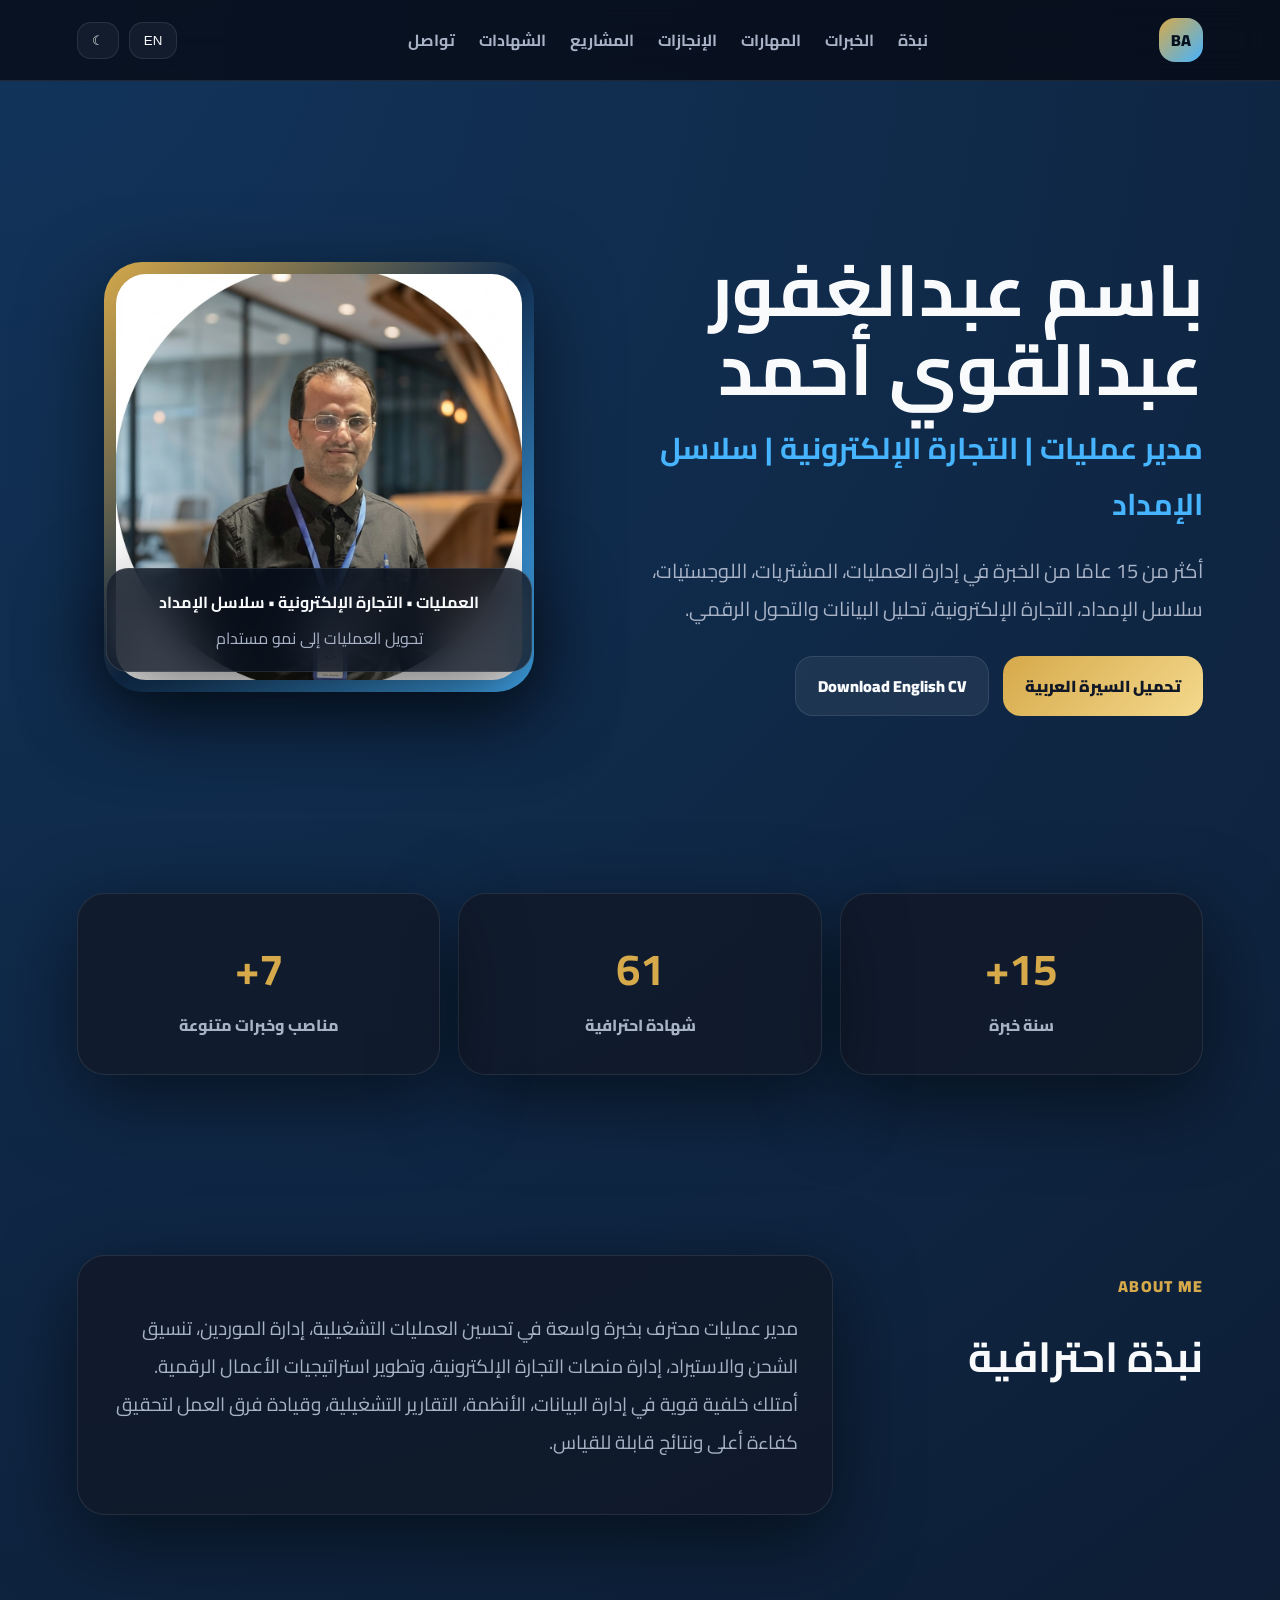
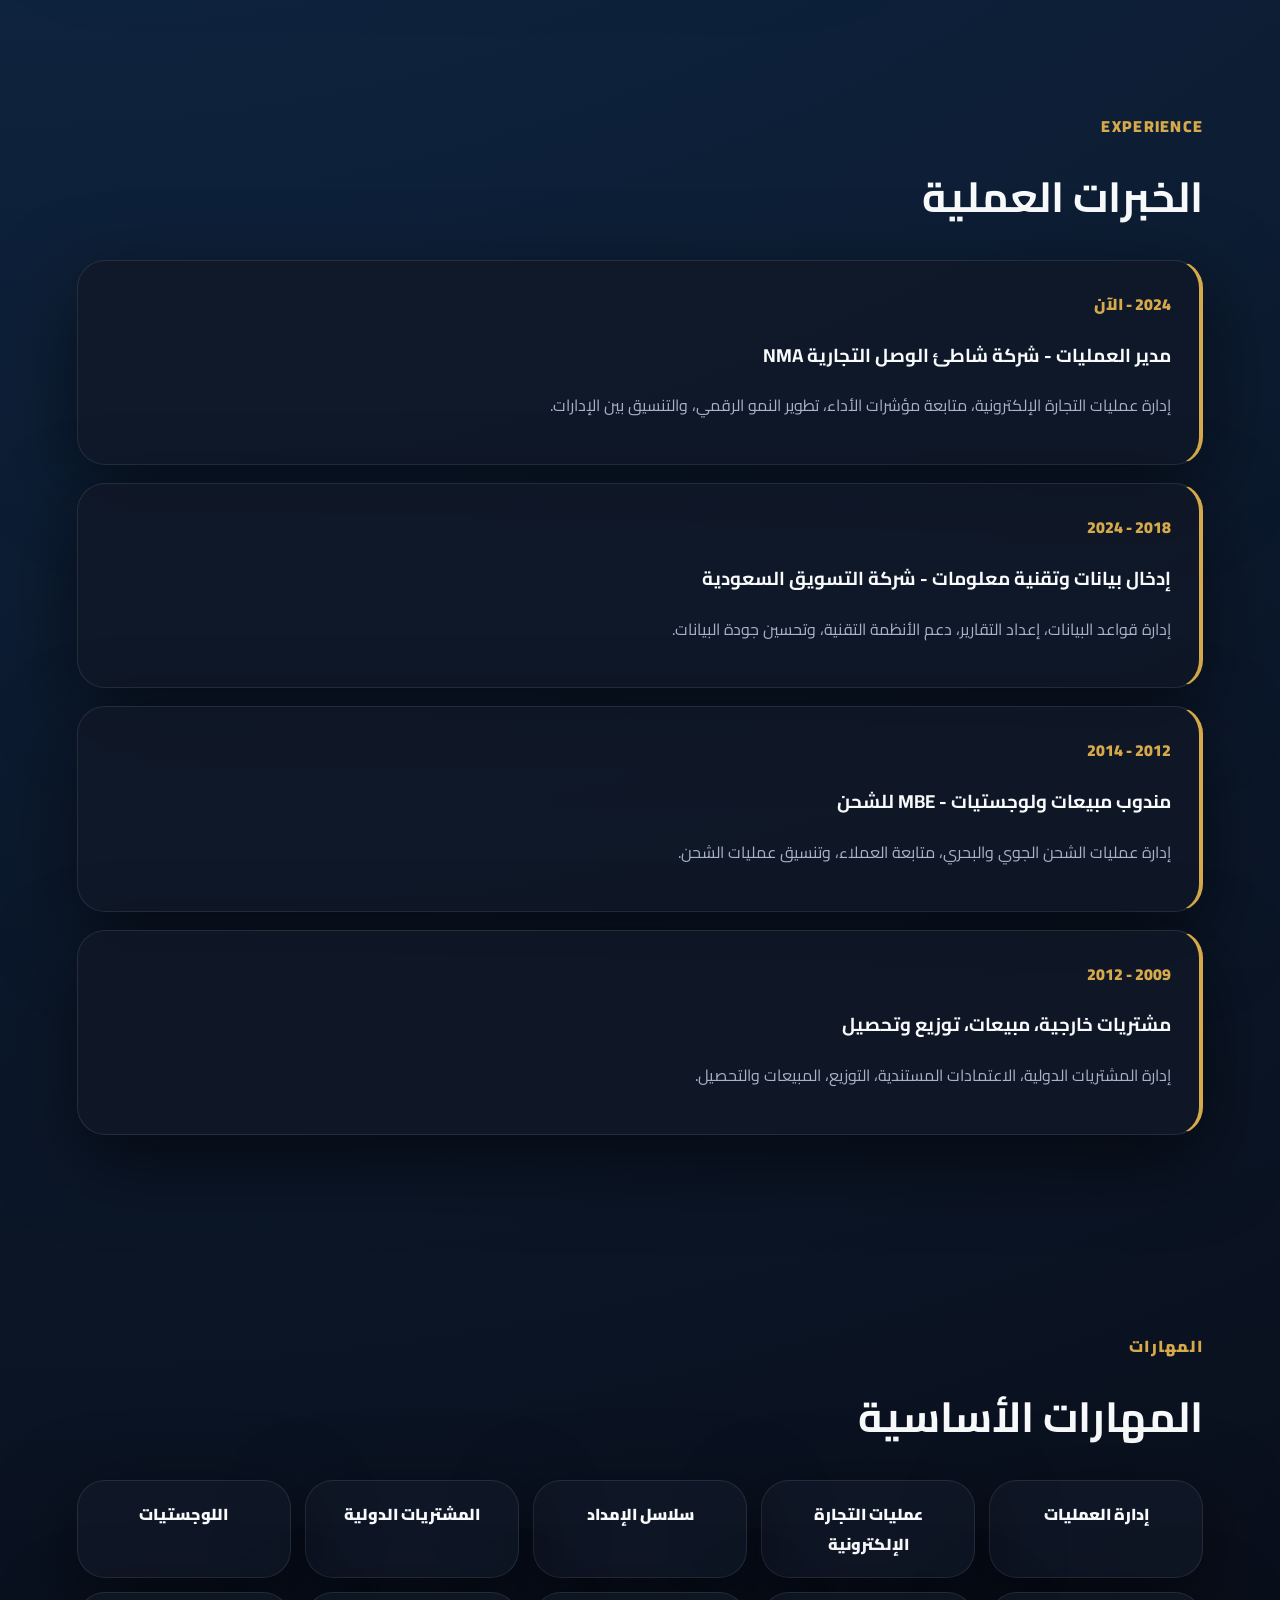
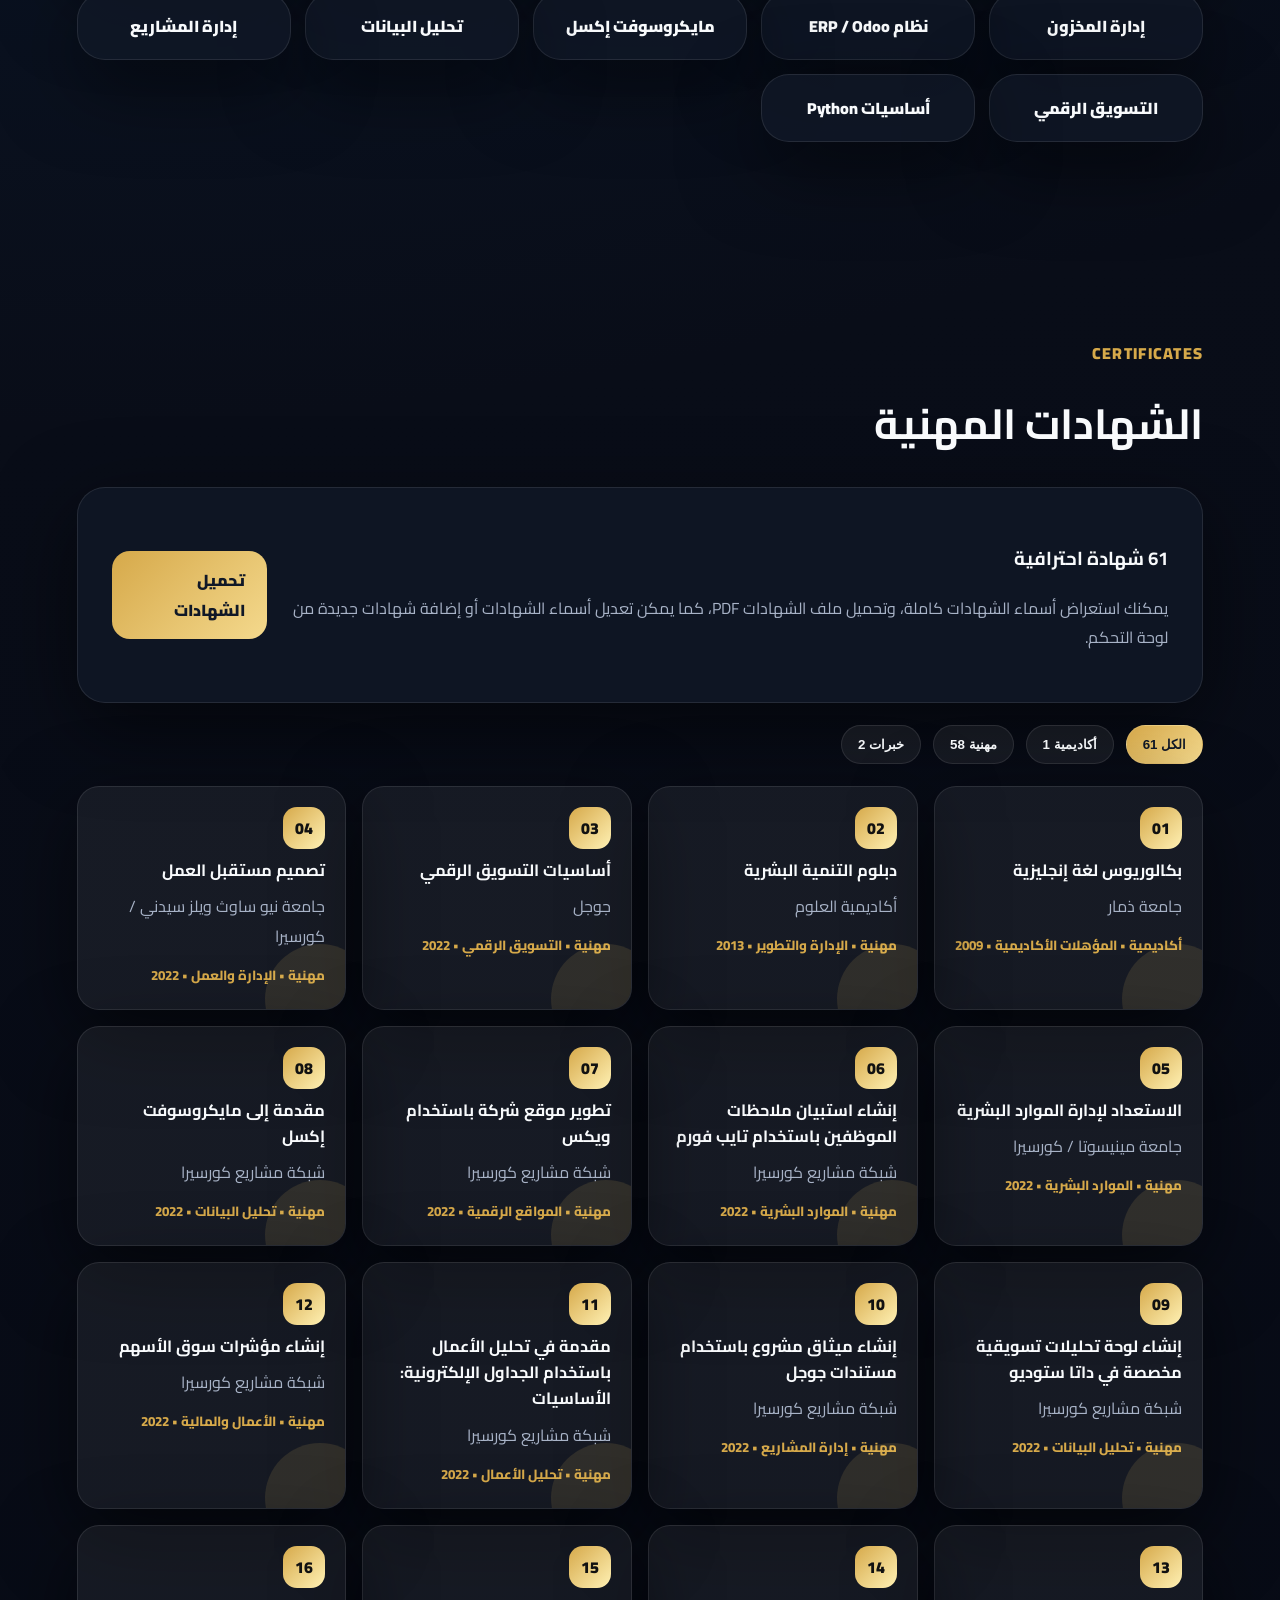
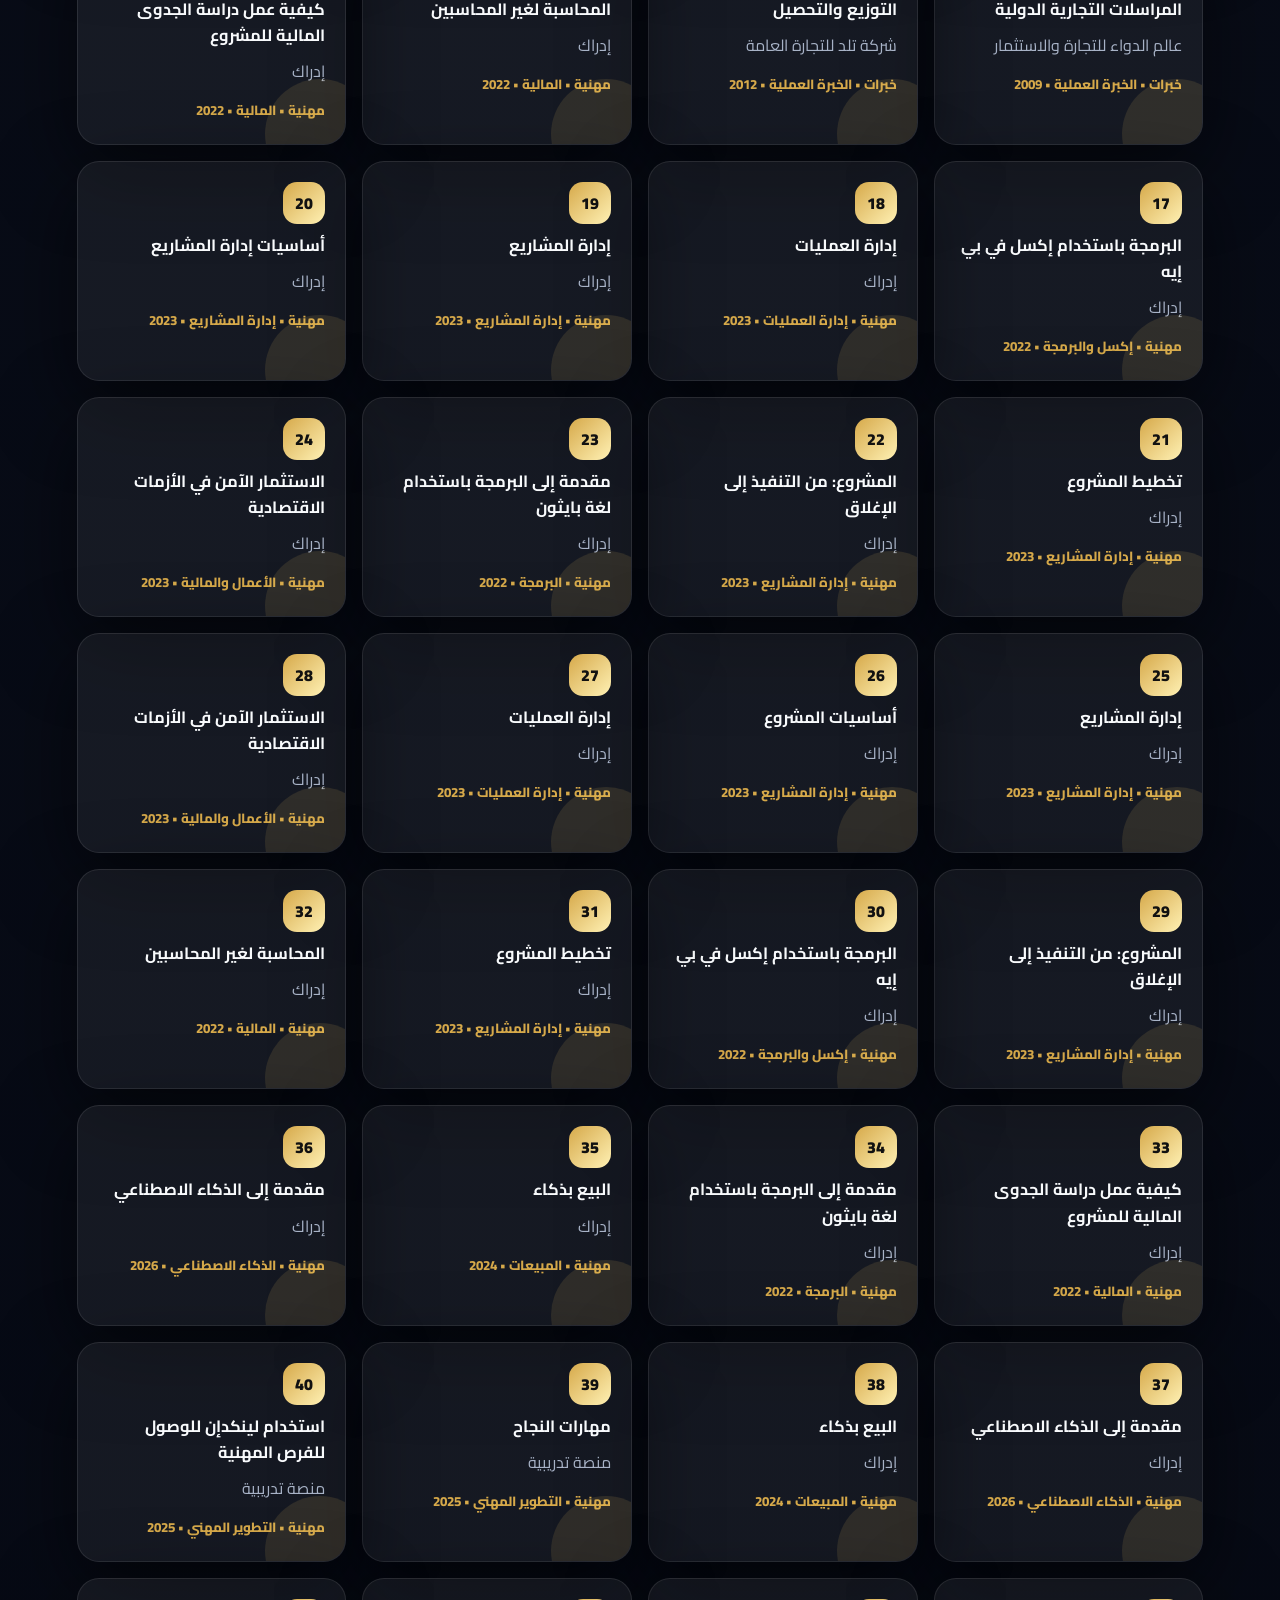
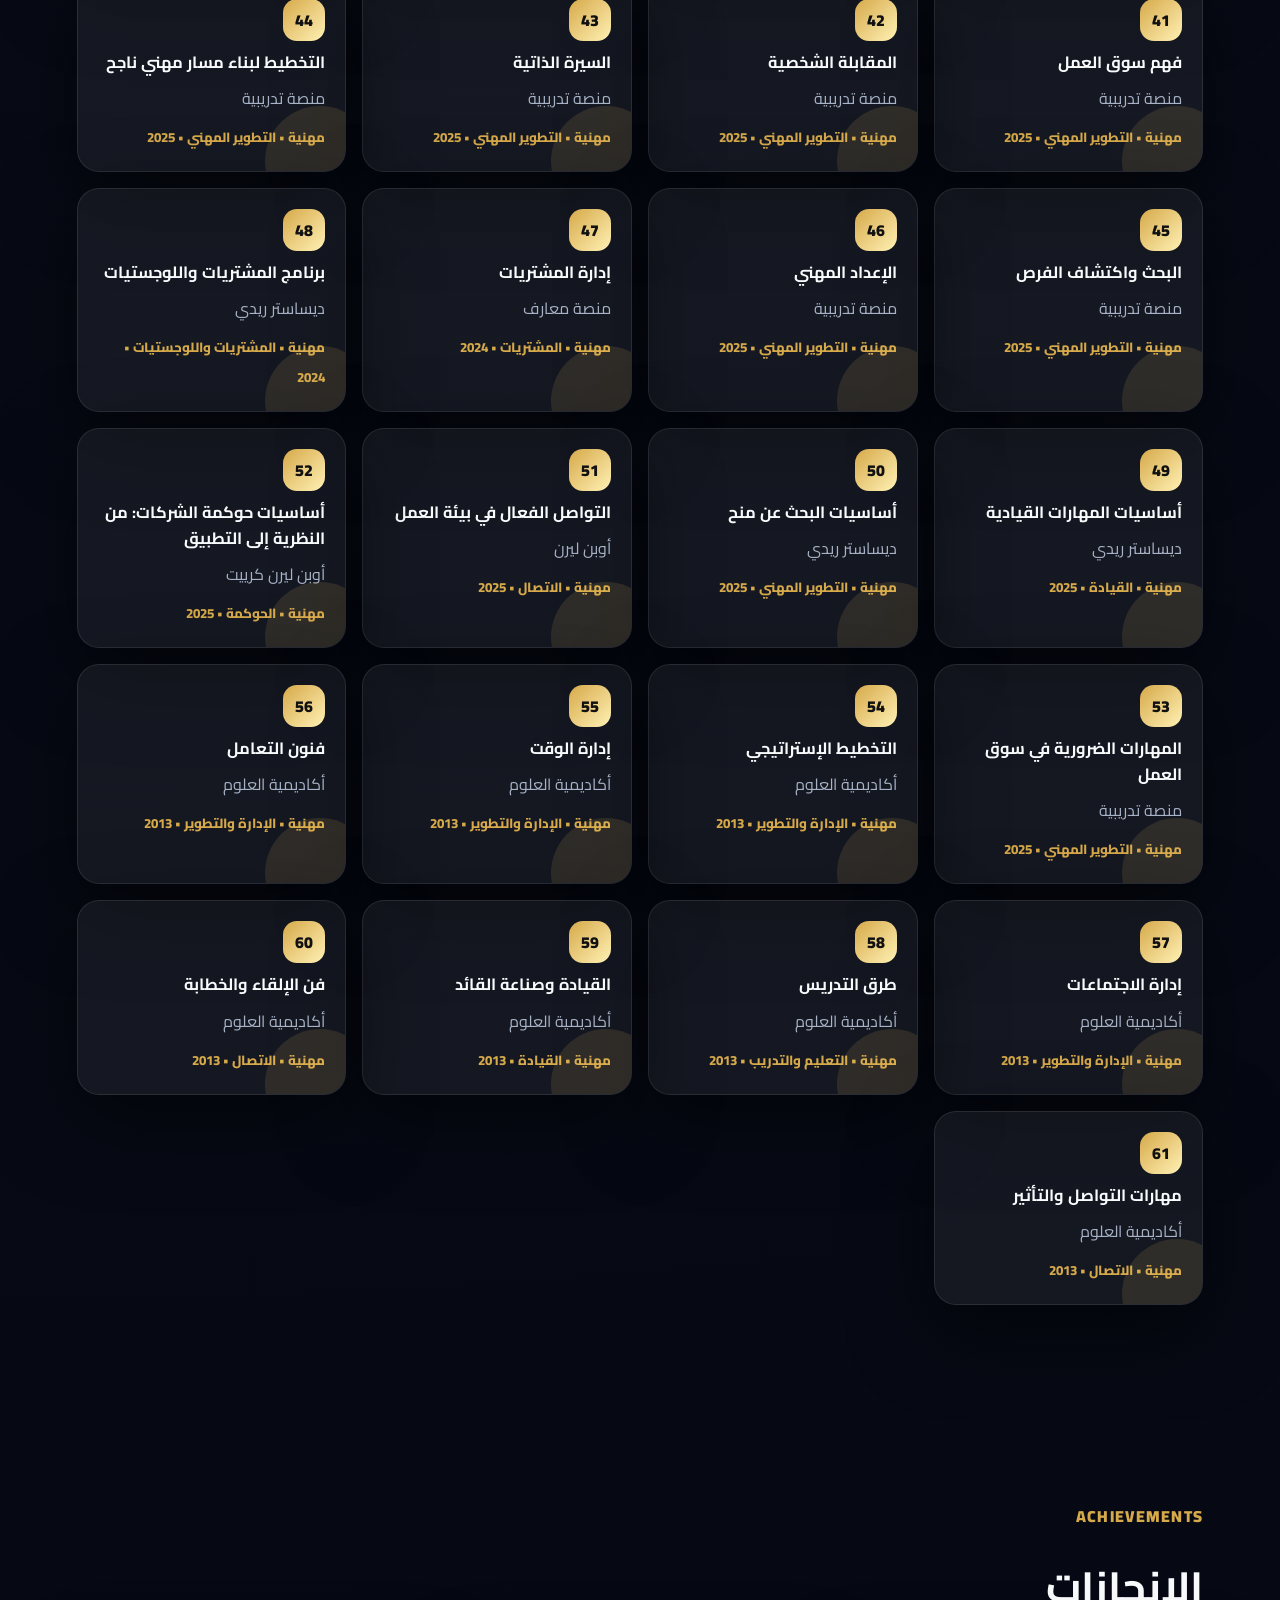
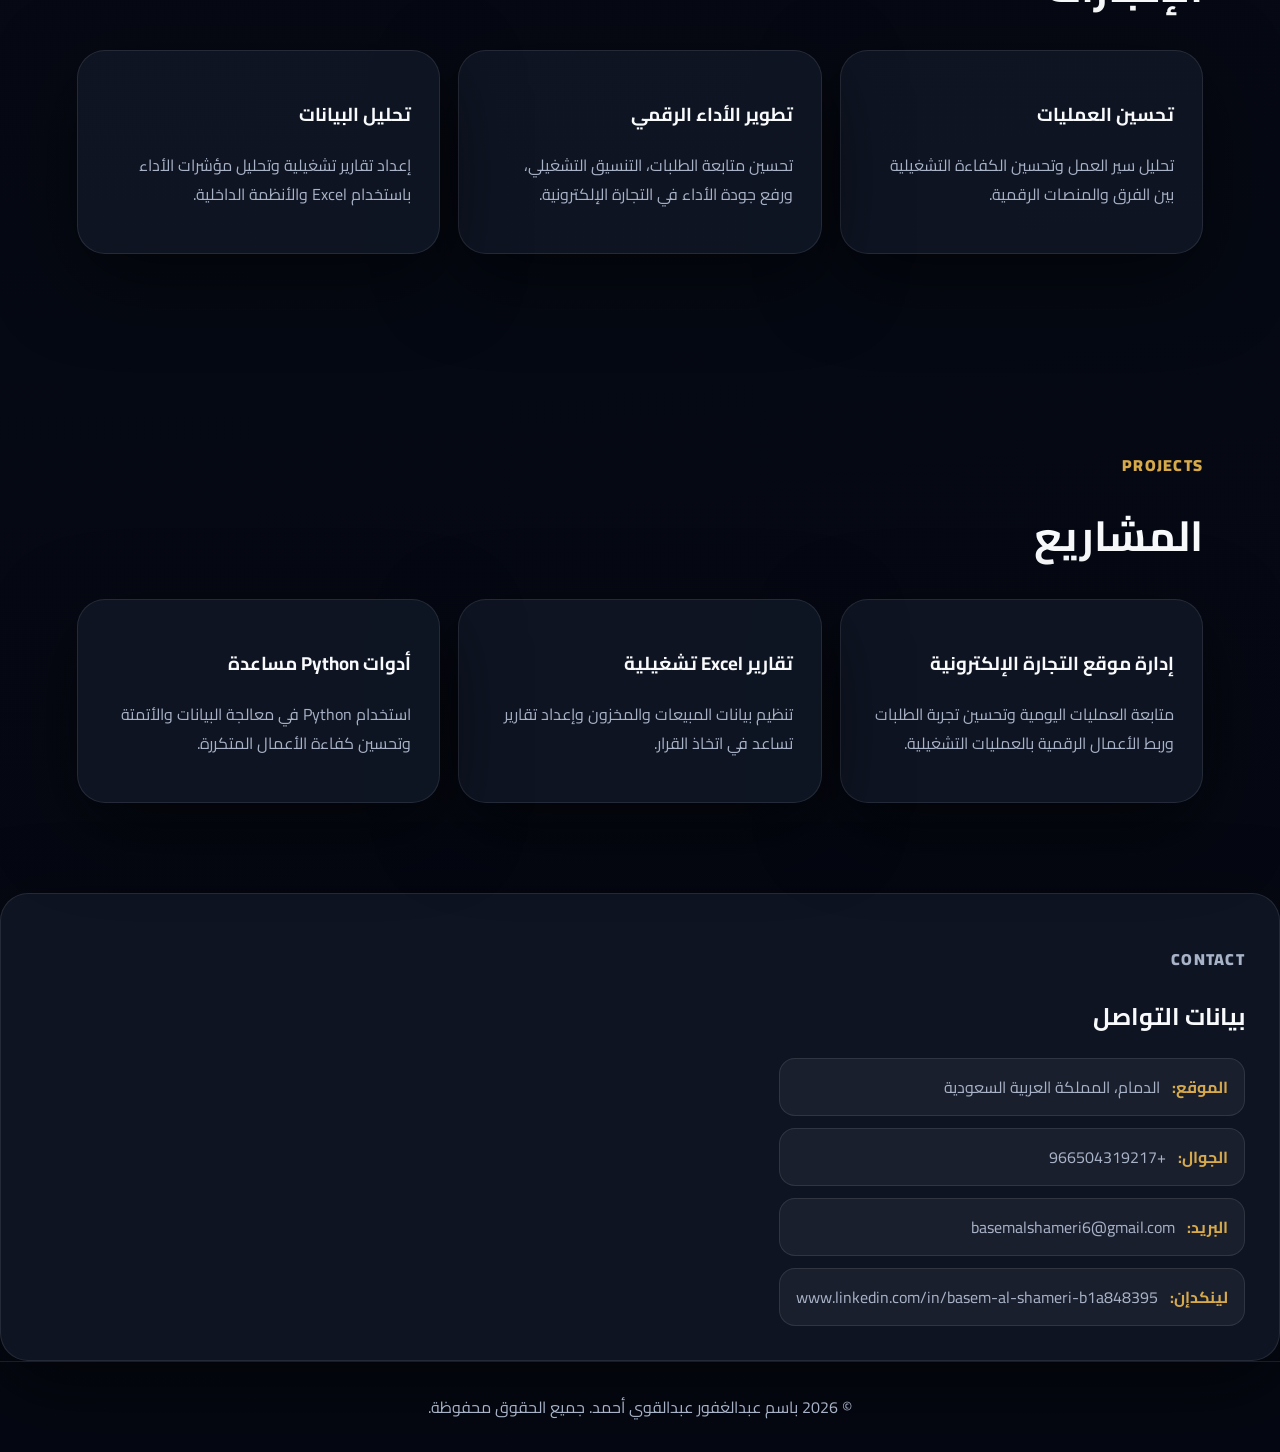
==== commit fd015d62: "Add files via upload" ====
--- a/index.html
+++ b/index.html
@@ -43,8 +43,8 @@
       <div class="hero-card reveal">
         <div class="image-ring"><img src="assets/img/profile.jpg" alt="باسم عبدالغفور عبدالقوي أحمد" /></div>
         <div class="glass-card">
-          <strong id="cardTitle" data-edit="cardTitle">Operations • E-Commerce • Supply Chain</strong>
-          <span id="cardSubtitle" data-edit="cardSubtitle">Transforming operations into sustainable growth</span>
+          <strong id="cardTitle" data-edit="cardTitle">العمليات • التجارة الإلكترونية • سلاسل الإمداد</strong>
+          <span id="cardSubtitle" data-edit="cardSubtitle">تحويل العمليات إلى نمو مستدام</span>
         </div>
       </div>
     </section>
@@ -76,9 +76,9 @@
     </section>
 
     <section id="skills" class="section">
-      <div class="section-title reveal"><p class="eyebrow">Core Skills</p><h2>المهارات الأساسية</h2></div>
+      <div class="section-title reveal"><p class="eyebrow">المهارات</p><h2>المهارات الأساسية</h2></div>
       <div class="skills-grid reveal">
-        <span>Operations Management</span><span>E-Commerce Operations</span><span>Supply Chain</span><span>International Purchasing</span><span>Logistics</span><span>Inventory Management</span><span>ERP / Odoo</span><span>Microsoft Excel</span><span>Data Analysis</span><span>Project Management</span><span>Digital Marketing</span><span>Python Basics</span>
+        <span>إدارة العمليات</span><span>عمليات التجارة الإلكترونية</span><span>سلاسل الإمداد</span><span>المشتريات الدولية</span><span>اللوجستيات</span><span>إدارة المخزون</span><span>نظام ERP / Odoo</span><span>مايكروسوفت إكسل</span><span>تحليل البيانات</span><span>إدارة المشاريع</span><span>التسويق الرقمي</span><span>أساسيات Python</span>
       </div>
     </section>
 
@@ -123,7 +123,7 @@
           <p data-contact-key="location"><strong>الموقع:</strong> الدمام، المملكة العربية السعودية</p>
           <p data-contact-key="phone"><strong>الجوال:</strong> <a href="tel:+966504319217">+966504319217</a></p>
           <p data-contact-key="email"><strong>البريد:</strong> <a href="mailto:basemalshameri6@gmail.com">basemalshameri6@gmail.com</a></p>
-          <p data-contact-key="linkedin"><strong>LinkedIn:</strong> <a href="https://www.linkedin.com/in/basem-al-shameri-b1a848395" target="_blank">www.linkedin.com/in/basem-al-shameri-b1a848395</a></p>
+          <p data-contact-key="linkedin"><strong>لينكدإن:</strong> <a href="https://www.linkedin.com/in/basem-al-shameri-b1a848395" target="_blank">www.linkedin.com/in/basem-al-shameri-b1a848395</a></p>
         </div>
       </div>
     </section>
